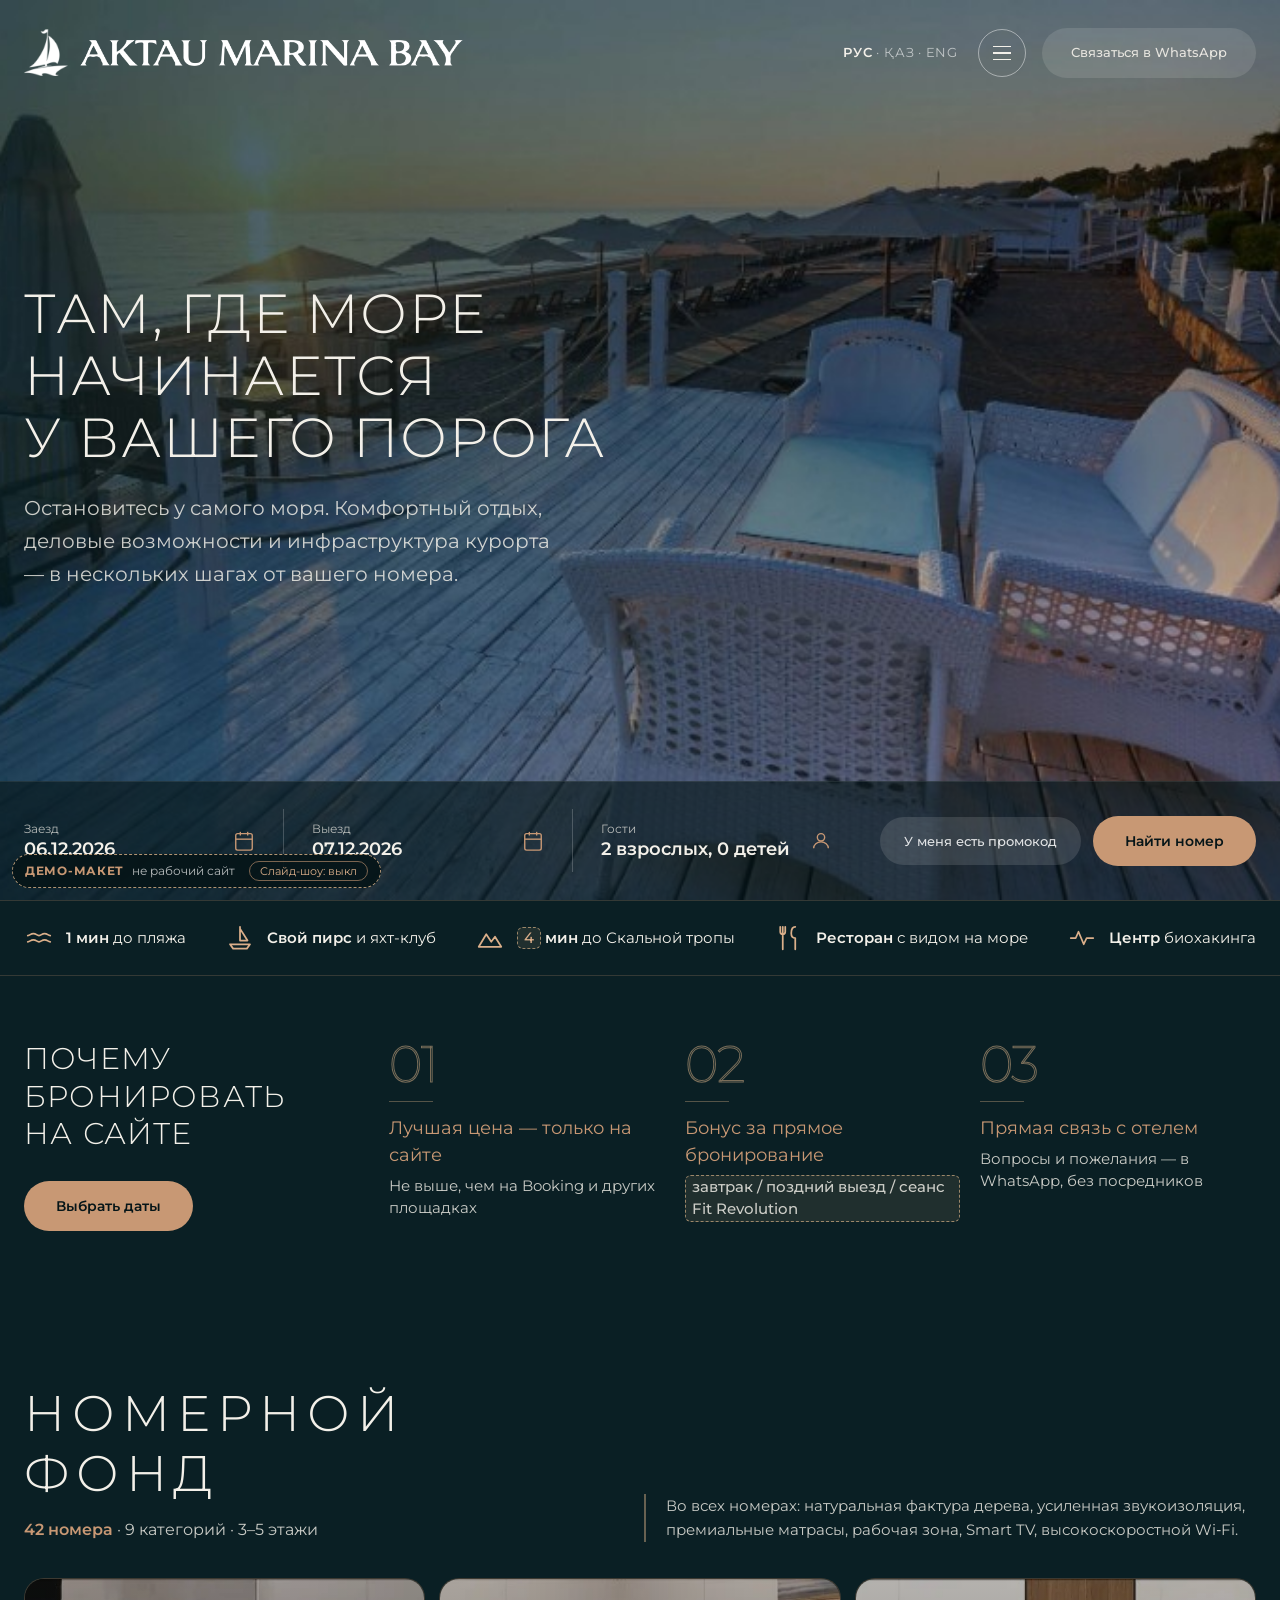
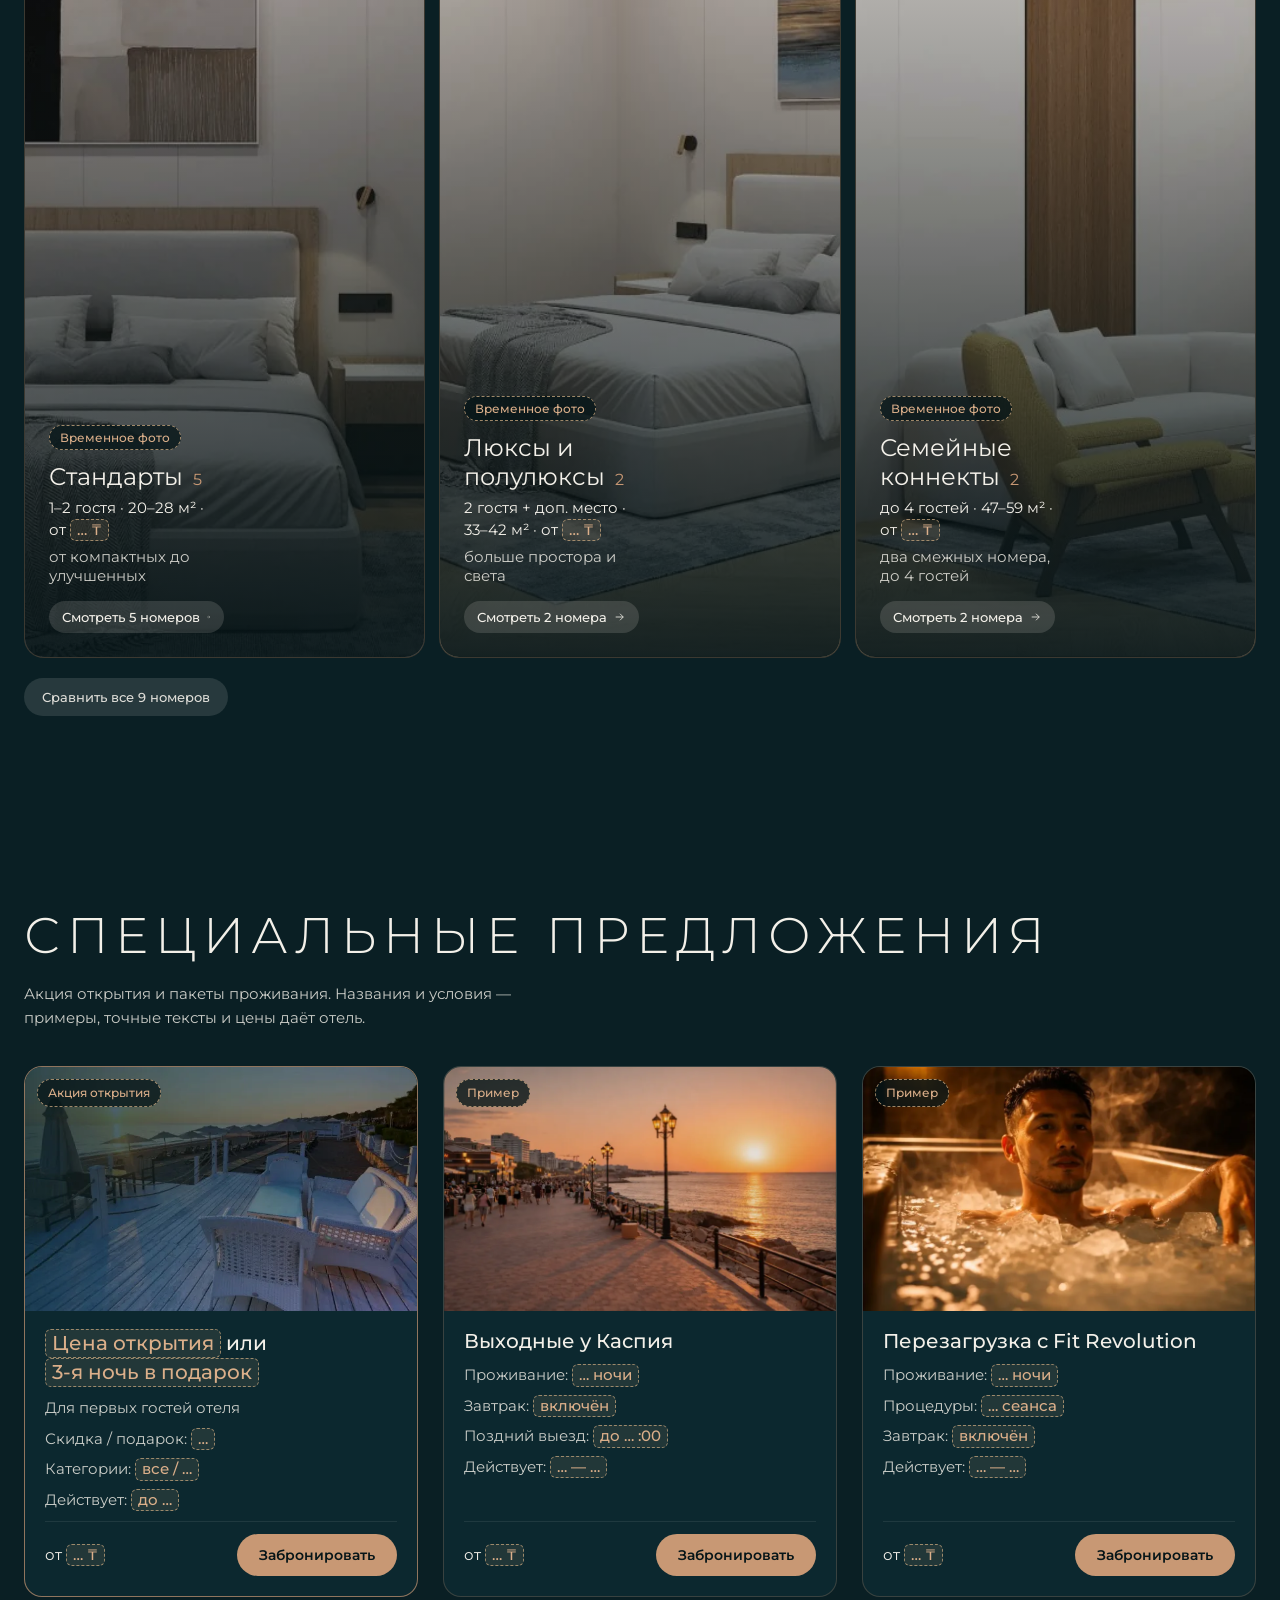
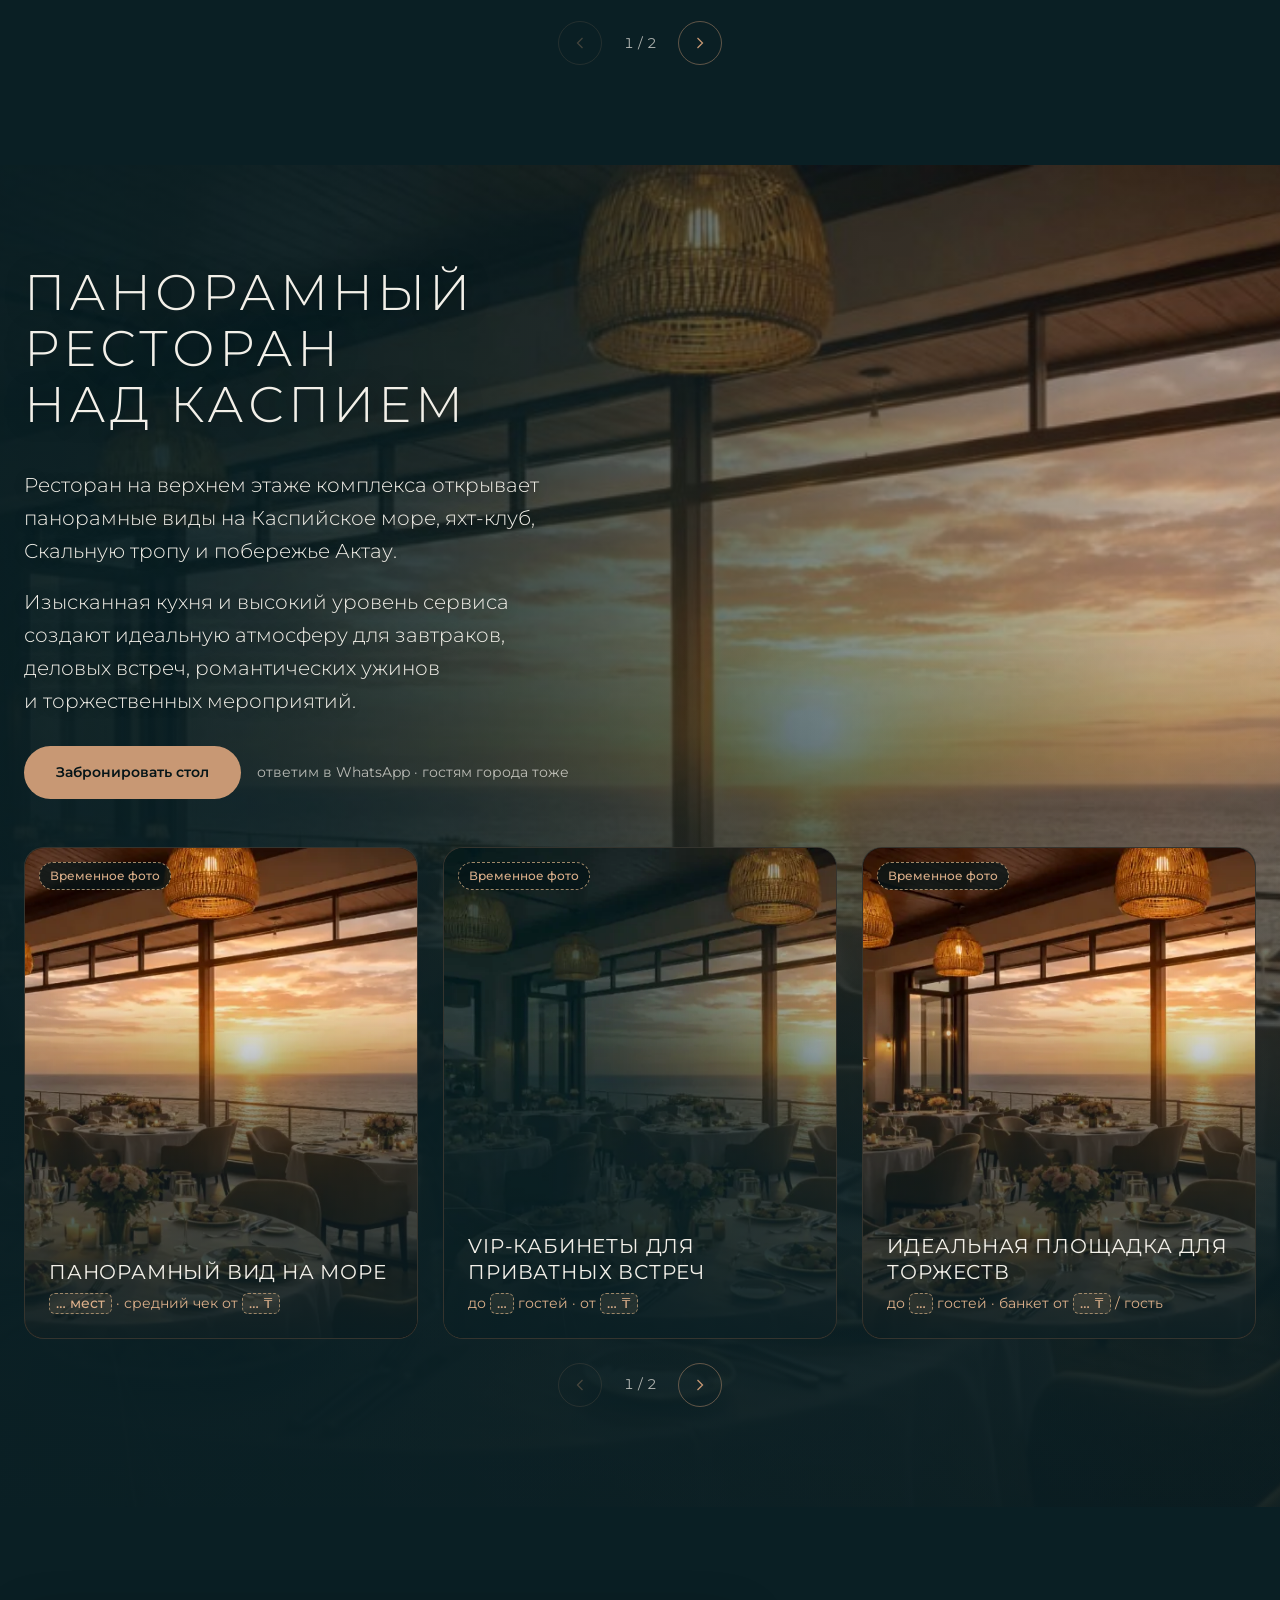
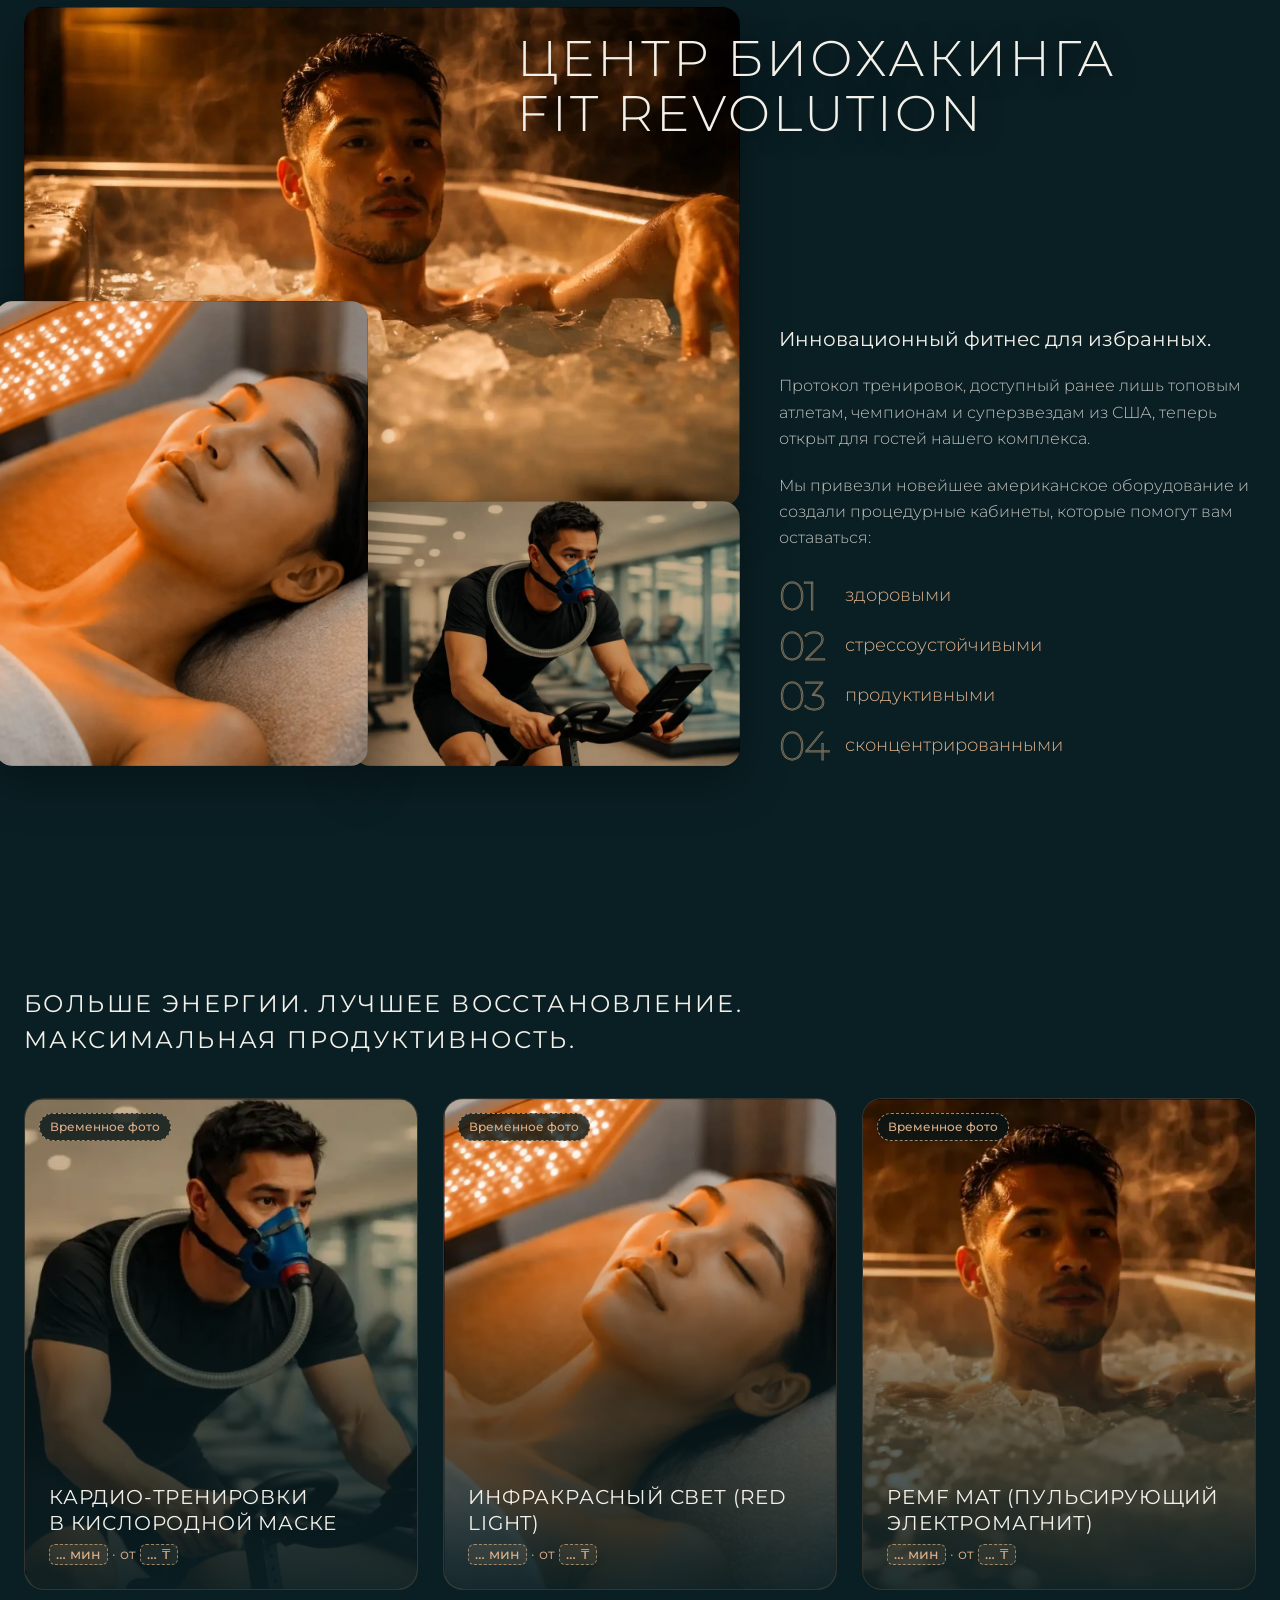
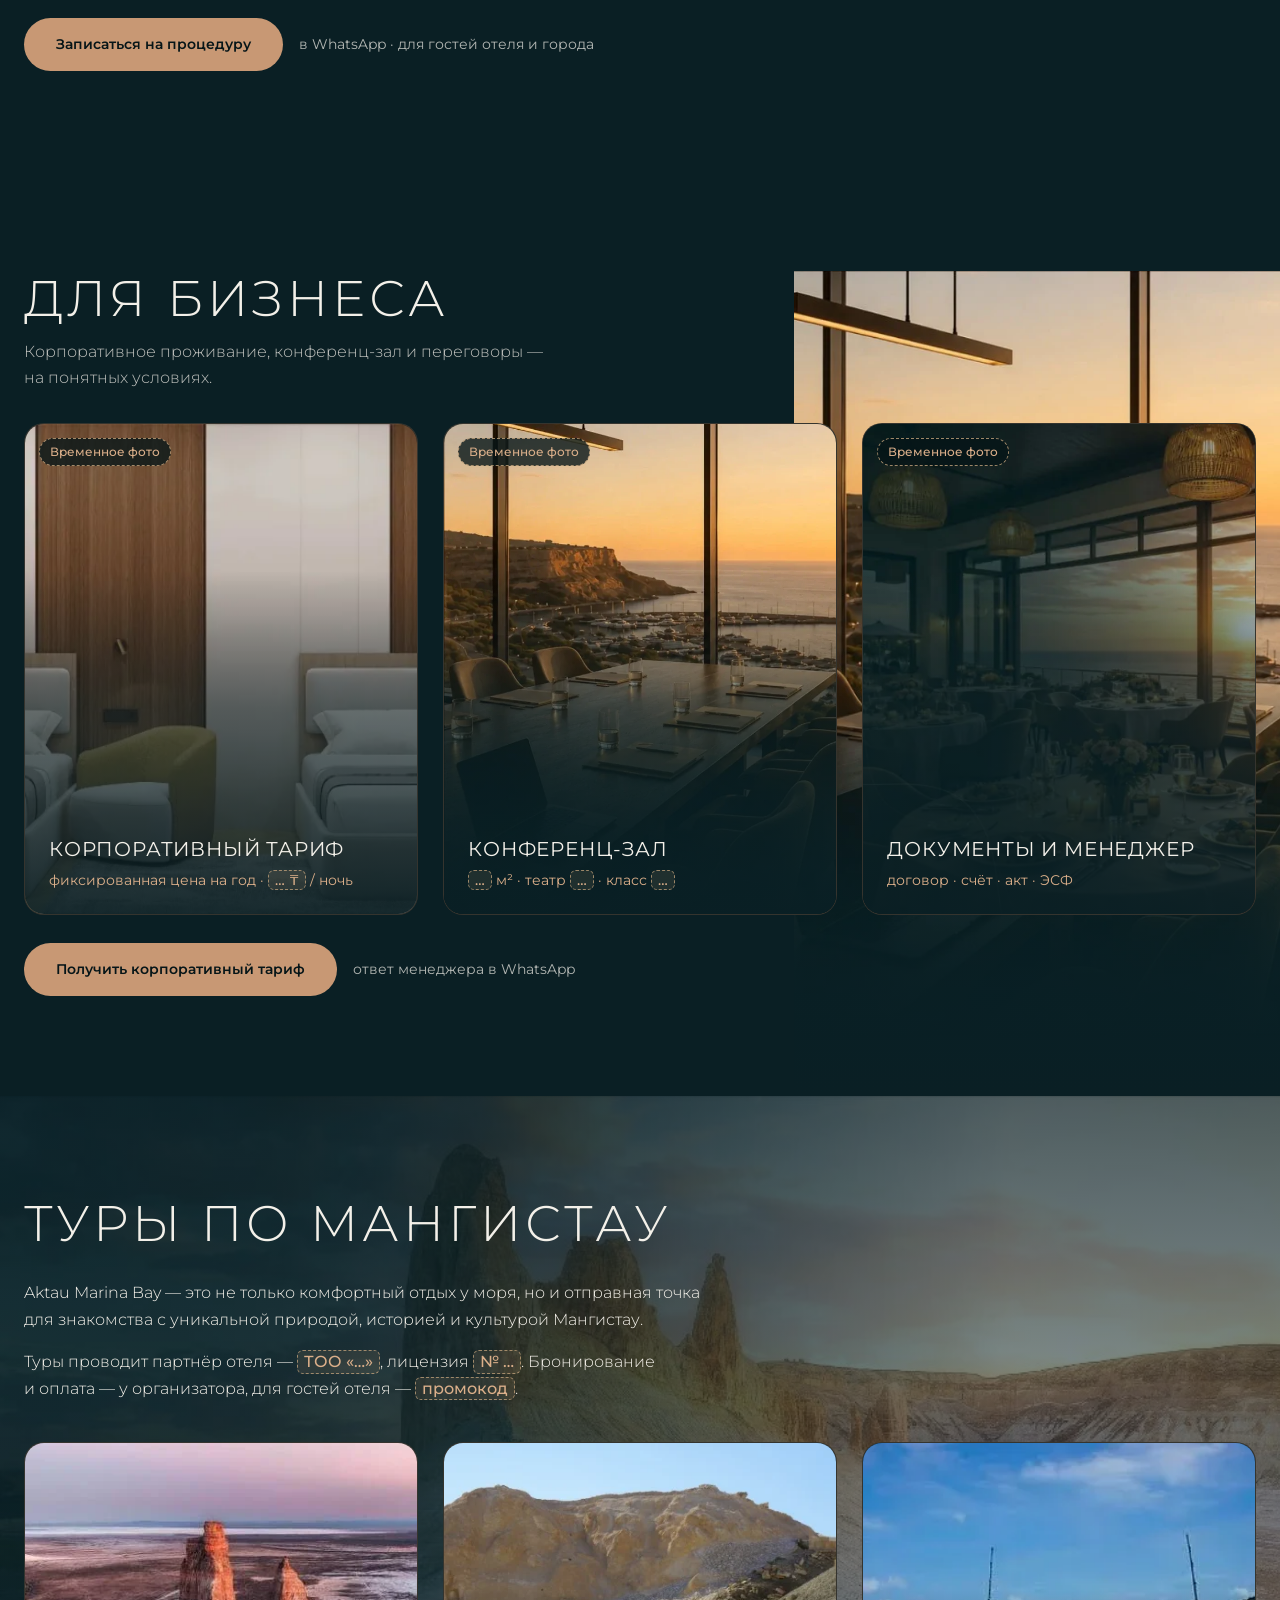
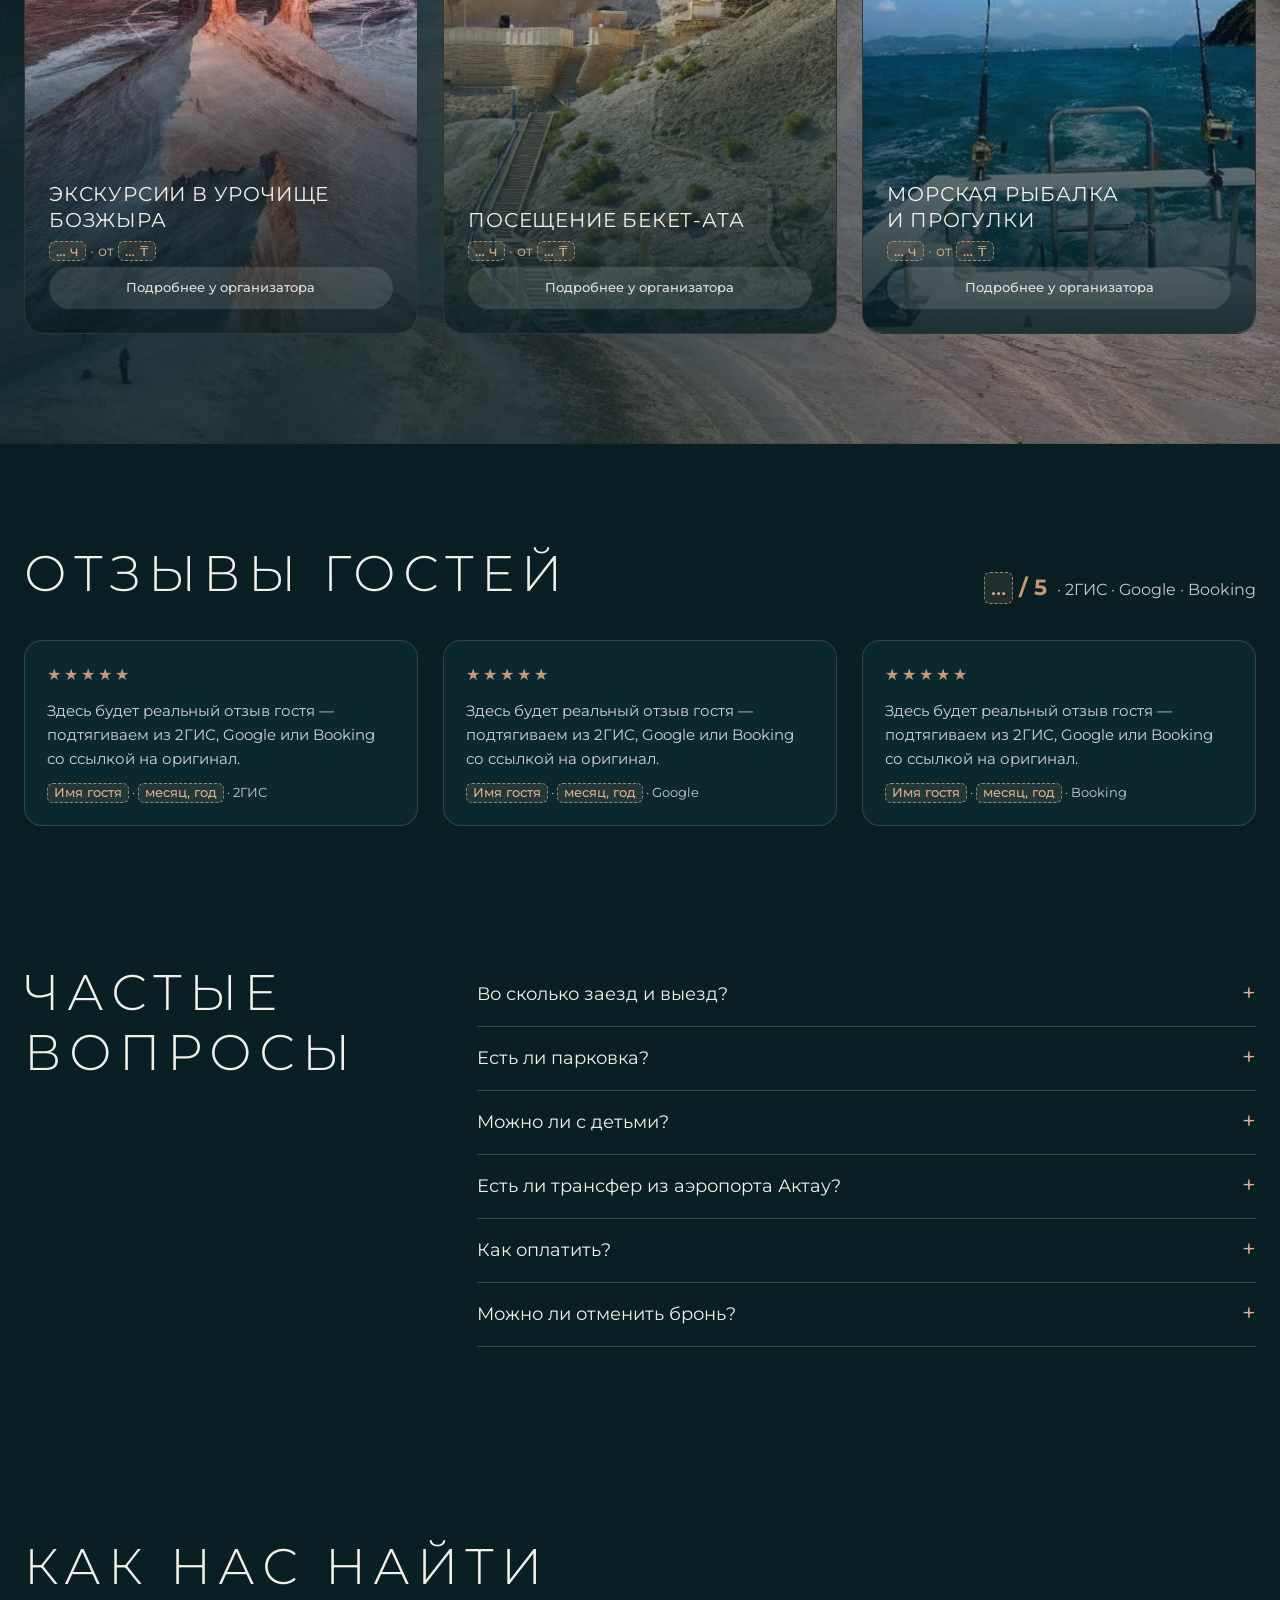
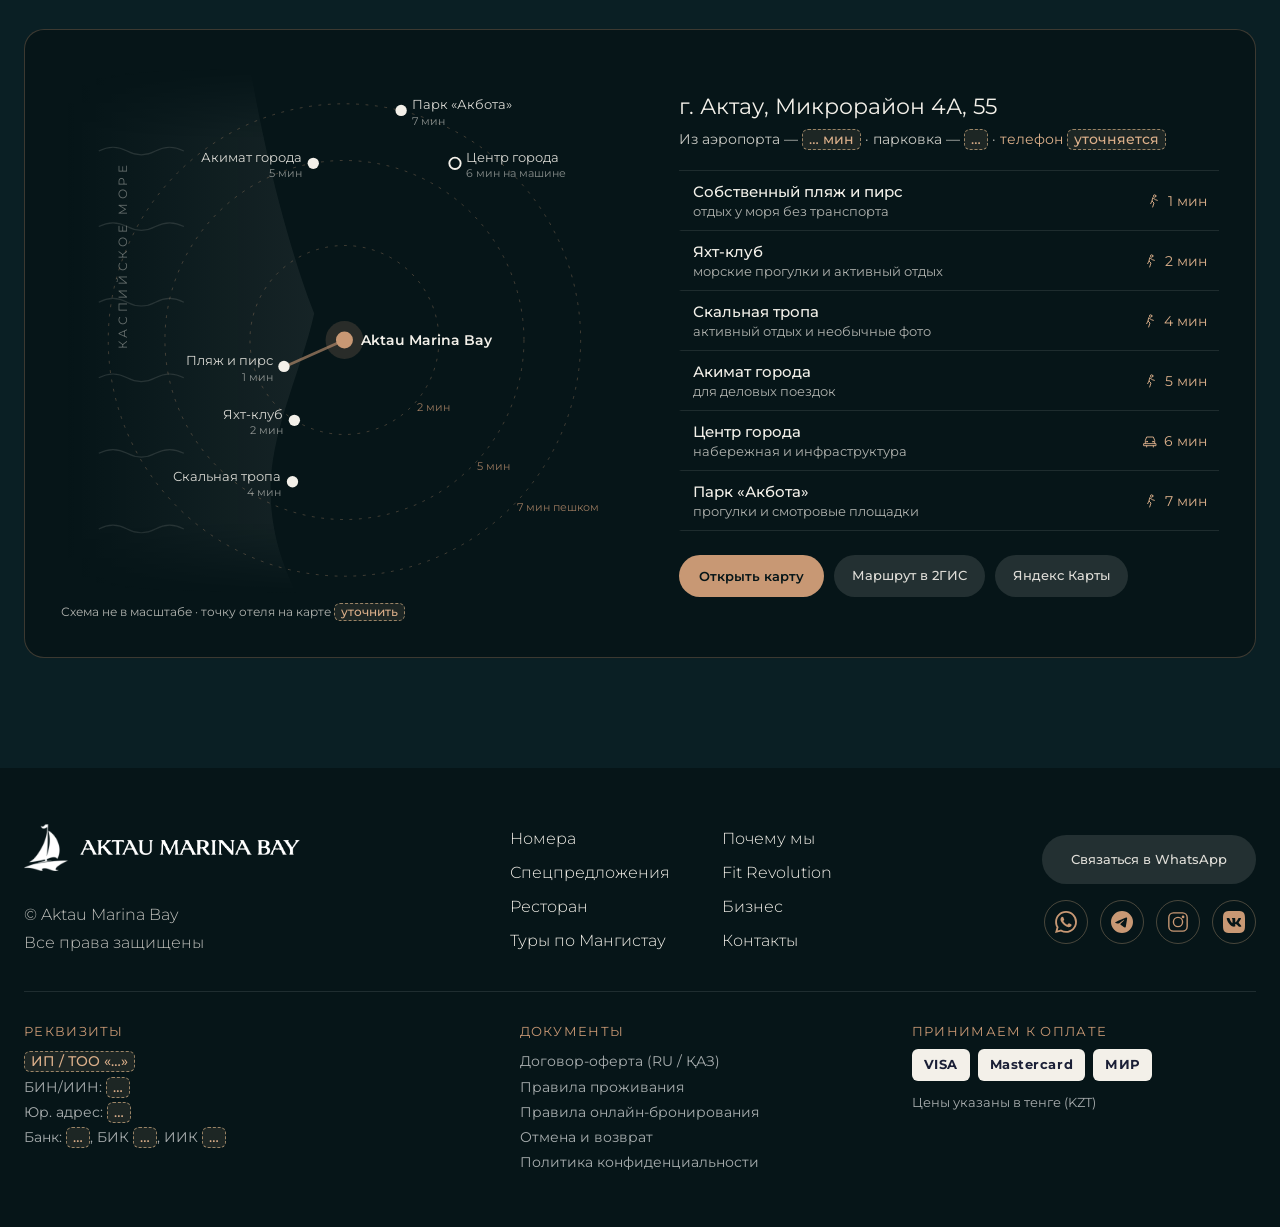
==== v3/index.html @ 13b06b74 "Макет v3: содержимое отделено от оформления, админка для отеля - Содержимое (спецпредложения, номера" ====
<!DOCTYPE html>
<html lang="ru">
<head>
  <meta charset="UTF-8">
  <meta name="viewport" content="width=device-width, initial-scale=1.0">
  <meta name="description" content="Aktau Marina Bay — отель на первой береговой линии Каспийского моря в Актау">
  <!-- Демо-макет: не индексировать поисковиками -->
  <meta name="robots" content="noindex, nofollow">
  <title>Макет · Aktau Marina Bay — отель у моря</title>

  <!-- Превью ссылки в WhatsApp, Telegram и соцсетях. Адреса — опубликованного макета (v2);
       при переносе на домен отеля заменить https://bildnplus-ai.github.io/aktau-marina-bay-maket/v3/ на адрес сайта -->
  <meta property="og:type" content="website">
  <meta property="og:site_name" content="Aktau Marina Bay">
  <meta property="og:title" content="Aktau Marina Bay — отель у моря в Актау">
  <meta property="og:description" content="Отель на первой береговой линии Каспийского моря: номера с видом, панорамный ресторан, Fit Revolution, туры по Мангистау.">
  <meta property="og:url" content="https://bildnplus-ai.github.io/aktau-marina-bay-maket/v3/">
  <meta property="og:image" content="https://bildnplus-ai.github.io/aktau-marina-bay-maket/v3/images/og-image.jpg">
  <meta property="og:image:width" content="1200">
  <meta property="og:image:height" content="630">
  <meta property="og:image:alt" content="Aktau Marina Bay — терраса отеля у моря">
  <meta property="og:locale" content="ru_RU">
  <meta name="twitter:card" content="summary_large_image">
  <meta name="theme-color" content="#0a1f24">

  <!-- Описание отеля для поисковиков (schema.org). Телефон и цены добавить, когда отель их даст -->
  <script type="application/ld+json">
  {
    "@context": "https://schema.org",
    "@type": "Hotel",
    "name": "Aktau Marina Bay",
    "description": "Отель на первой береговой линии Каспийского моря в Актау: номера с видом, панорамный ресторан, центр биохакинга Fit Revolution, туры по Мангистау.",
    "url": "https://bildnplus-ai.github.io/aktau-marina-bay-maket/v3/",
    "image": "https://bildnplus-ai.github.io/aktau-marina-bay-maket/v3/images/og-image.jpg",
    "address": {
      "@type": "PostalAddress",
      "streetAddress": "Микрорайон 4А, 55",
      "addressLocality": "Актау",
      "addressRegion": "Мангистауская область",
      "addressCountry": "KZ"
    },
    "numberOfRooms": 42,
    "currenciesAccepted": "KZT",
    "paymentAccepted": "Visa, Mastercard, МИР",
    "amenityFeature": [
      { "@type": "LocationFeatureSpecification", "name": "Собственный пляж и пирс", "value": true },
      { "@type": "LocationFeatureSpecification", "name": "Ресторан", "value": true },
      { "@type": "LocationFeatureSpecification", "name": "Фитнес-центр", "value": true },
      { "@type": "LocationFeatureSpecification", "name": "Конференц-зал", "value": true }
    ]
  }
  </script>

  <link rel="icon" href="favicon.ico" sizes="any">
  <link rel="icon" href="favicon.png" type="image/png" sizes="32x32">
  <link rel="apple-touch-icon" href="apple-touch-icon.png">

  <link rel="preload" href="fonts/montserrat-300-cyrillic.woff2" as="font" type="font/woff2" crossorigin>
  <link rel="preload" href="fonts/montserrat-400-cyrillic.woff2" as="font" type="font/woff2" crossorigin>
  <link rel="preload" href="fonts/montserrat-600-cyrillic.woff2" as="font" type="font/woff2" crossorigin>
  <link rel="stylesheet" href="css/fonts.css">
  <link rel="stylesheet" href="css/styles.css">
  <link rel="stylesheet" href="css/mockup.css">
  <!-- Без JS анимация появления не запустится — показываем контент сразу -->
  <noscript><style>.reveal { opacity: 1 !important; transform: none !important; } .noscript-note { display: block !important; }</style></noscript>
</head>
<body>
  <p class="noscript-note" hidden>Для просмотра номеров, цен и спецпредложений включите JavaScript в браузере.</p>
  <a class="skip-link" href="#direct">Перейти к содержанию</a>

  <!-- ===== МАКЕТ: пометка «демо» (видна на любом экране) ===== -->
  <div class="demo-badge" role="note">
    <b>Демо-макет</b>
    <span>не рабочий сайт</span>
    <button type="button" class="demo-badge__toggle" id="slides-toggle" aria-pressed="false">Слайд-шоу: выкл</button>
  </div>

  <!-- ===== МАКЕТ: закреплённая шапка (появляется после первого экрана) ===== -->
  <div class="stickybar" id="stickybar" aria-hidden="true">
    <div class="container stickybar__inner">
      <a href="#hero" class="logo stickybar__logo">
        <img src="images/logo.png" alt="" class="logo__icon" width="30" height="32">
        <img src="images/logo2.png" alt="Aktau Marina Bay" class="logo__wordmark" width="150" height="22">
      </a>
      <nav class="stickybar__nav" aria-label="Быстрая навигация">
        <a href="#rooms">Номера</a>
        <a href="#offers">Предложения</a>
        <a href="#restaurant">Ресторан</a>
        <a href="#biohacking">Fit Revolution</a>
        <a href="#business">Для бизнеса</a>
        <a href="#concierge">Туры</a>
        <a href="#location">Контакты</a>
      </nav>
      <div class="stickybar__actions">
        <span class="lang-switch" title="Казахская и английская версии — в работе"><b>РУС</b> · ҚАЗ · ENG</span>
        <a href="#" data-wa class="stickybar__wa" aria-label="WhatsApp">
          <svg width="18" height="18" viewBox="0 0 24 24" fill="currentColor" aria-hidden="true"><path d="M12.05 0C5.5 0 .16 5.34.16 11.89c0 2.1.55 4.14 1.59 5.95L.06 24l6.3-1.65a11.88 11.88 0 005.69 1.45h.01c6.55 0 11.89-5.34 11.89-11.89A11.82 11.82 0 0012.05 0zm0 21.78a9.87 9.87 0 01-5.03-1.38l-.36-.21-3.74.98 1-3.65-.24-.37a9.86 9.86 0 01-1.51-5.26c0-5.45 4.44-9.88 9.89-9.88a9.88 9.88 0 019.88 9.89c0 5.45-4.43 9.88-9.89 9.88z"/></svg>
        </a>
        <a href="#hero" class="btn-primary btn-primary--sm stickybar__book" data-open-dates>Забронировать</a>
        <button class="stickybar__menu" type="button" aria-label="Открыть меню" data-open-menu>
          <span></span><span></span><span></span>
        </button>
      </div>
    </div>
  </div>

  <!-- ===== BLOCK 1: Hero ===== -->
  <section class="hero" id="hero">
    <!-- Вариант со слайд-шоу (п. 2 директора, на рассмотрении): включается кнопкой в плашке «Демо» -->
    <div class="hero-slides" aria-hidden="true">
      <div class="hero-slides__slide is-active" data-caption="Пирс и море" data-target="#perks" style="background-image:url('images/main.png')"></div>
      <div class="hero-slides__slide" data-caption="Номера" data-target="#rooms" style="background-image:url('images/rooms/5.webp')"></div>
      <div class="hero-slides__slide" data-caption="Панорамный ресторан" data-target="#restaurant" style="background-image:url('images/why-2.webp')"></div>
      <div class="hero-slides__slide" data-caption="Для бизнеса" data-target="#business" style="background-image:url('images/biz-bg.webp')"></div>
      <div class="hero-slides__slide" data-caption="Fit Revolution" data-target="#biohacking" style="background-image:url('images/bio-1.webp')"></div>
    </div>
    <a class="hero-slides__caption" href="#perks" id="slides-caption" hidden>Пирс и море →</a>

    <div class="hero__inner">
      <header class="header">
        <div class="container header__container reveal">
          <a href="#hero" class="logo">
            <img src="images/logo.png" alt="" class="logo__icon" width="44" height="44">
            <img src="images/logo2.png" alt="Aktau Marina Bay" class="logo__wordmark" width="180" height="28">
          </a>

          <div class="header__actions">
            <span class="lang-switch lang-switch--hero" title="Казахская и английская версии — в работе"><b>РУС</b> · ҚАЗ · ENG</span>
            <button class="menu-btn" type="button" aria-label="Открыть меню" aria-expanded="false" aria-controls="site-menu">
              <span class="menu-btn__lines">
                <span></span>
                <span></span>
                <span></span>
              </span>
            </button>
            <a href="#" data-wa class="btn-outline">
              Связаться в WhatsApp
            </a>
          </div>
        </div>
      </header>

      <div class="container hero__content">
        <div class="hero__text">
          <h1 class="hero__title reveal">Там, где море начинается у&nbsp;вашего порога</h1>
          <p class="hero__subtitle reveal">
            Остановитесь у самого моря. Комфортный отдых, деловые возможности
            и инфраструктура курорта — в нескольких шагах от вашего номера.
          </p>
        </div>
      </div>

      <!-- Телефон: форма свёрнута в одну кнопку (п. 4 директора) -->
      <div class="container hero__dates">
        <button class="btn-primary hero__dates-btn" type="button" data-open-dates>Выбрать даты</button>
      </div>

      <!-- Booking bar — внутри hero; на телефоне открывается панелью снизу -->
      <div class="booking" id="booking-sheet">
        <span class="sheet-grip" aria-hidden="true"></span>
        <div class="booking__sheet-head">
          <p class="booking__sheet-title">Даты и гости</p>
          <button class="booking__sheet-close" type="button" aria-label="Закрыть" data-close-dates>×</button>
        </div>
        <div class="container booking__container">
          <button class="booking__field reveal" type="button" data-booking-trigger="checkin">
            <div class="booking__field-body">
              <span class="booking__label">Заезд</span>
              <span class="booking__value" id="checkin-display">10.06.2026</span>
            </div>
            <svg class="booking__icon" width="22" height="22" viewBox="0 0 24 24" fill="none" stroke="currentColor" stroke-width="1.5" aria-hidden="true">
              <rect x="3" y="4" width="18" height="18" rx="2"/>
              <line x1="3" y1="10" x2="21" y2="10"/>
              <line x1="8" y1="2" x2="8" y2="6"/>
              <line x1="16" y1="2" x2="16" y2="6"/>
            </svg>
            <input type="date" class="booking__input-hidden" id="checkin-input" value="2026-06-10" tabindex="-1" aria-hidden="true">
          </button>

          <button class="booking__field reveal" type="button" data-booking-trigger="checkout">
            <div class="booking__field-body">
              <span class="booking__label">Выезд</span>
              <span class="booking__value" id="checkout-display">11.06.2026</span>
            </div>
            <svg class="booking__icon" width="22" height="22" viewBox="0 0 24 24" fill="none" stroke="currentColor" stroke-width="1.5" aria-hidden="true">
              <rect x="3" y="4" width="18" height="18" rx="2"/>
              <line x1="3" y1="10" x2="21" y2="10"/>
              <line x1="8" y1="2" x2="8" y2="6"/>
              <line x1="16" y1="2" x2="16" y2="6"/>
            </svg>
            <input type="date" class="booking__input-hidden" id="checkout-input" value="2026-06-11" tabindex="-1" aria-hidden="true">
          </button>

          <button class="booking__field reveal" type="button" data-booking-trigger="guests" aria-expanded="false" aria-controls="guests-dropdown">
            <div class="booking__field-body">
              <span class="booking__label">Гости</span>
              <span class="booking__value" id="guests-display">2 взрослых, 0 детей</span>
            </div>
            <svg class="booking__icon" width="22" height="22" viewBox="0 0 24 24" fill="none" stroke="currentColor" stroke-width="1.5" aria-hidden="true">
              <circle cx="12" cy="8" r="4"/>
              <path d="M4 20c0-4 3.6-7 8-7s8 3 8 7"/>
            </svg>
          </button>

          <div class="booking__actions reveal">
            <button class="booking__promo-btn" type="button" id="promo-toggle">У меня есть промокод</button>
            <button class="btn-primary" type="button" id="booking-search">Найти номер</button>
          </div>
        </div>

        <!-- Dropdown: гости -->
        <div class="booking-dropdown" id="guests-dropdown" hidden>
          <div class="booking-dropdown__row">
            <span>Взрослые</span>
            <div class="booking-dropdown__counter">
              <button type="button" class="counter-btn" data-counter="adults" data-action="minus" aria-label="Меньше взрослых">−</button>
              <span id="adults-count">2</span>
              <button type="button" class="counter-btn" data-counter="adults" data-action="plus" aria-label="Больше взрослых">+</button>
            </div>
          </div>
          <div class="booking-dropdown__row">
            <span>Дети</span>
            <div class="booking-dropdown__counter">
              <button type="button" class="counter-btn" data-counter="children" data-action="minus" aria-label="Меньше детей">−</button>
              <span id="children-count">0</span>
              <button type="button" class="counter-btn" data-counter="children" data-action="plus" aria-label="Больше детей">+</button>
            </div>
          </div>
          <button type="button" class="booking-dropdown__done" id="guests-done">Готово</button>
        </div>

        <!-- Dropdown: промокод -->
        <div class="booking-dropdown booking-dropdown--promo" id="promo-dropdown" hidden>
          <label class="booking-dropdown__promo-label" for="promo-input">Промокод</label>
          <div class="booking-dropdown__promo-row">
            <input type="text" id="promo-input" class="booking-dropdown__promo-input" placeholder="Введите код">
            <button type="button" class="btn-primary btn-primary--sm" id="promo-apply">Применить</button>
          </div>
        </div>
      </div>
    </div>
  </section>

  <!-- ===== МАКЕТ v2: Полоса преимуществ (п. 5 директора) ===== -->
  <section class="perks" id="perks" aria-label="Преимущества отеля">
    <ul class="container perks__list">
      <li class="perk"><svg width="30" height="30" viewBox="0 0 24 24" fill="none" stroke="currentColor" stroke-width="1.4" stroke-linecap="round" stroke-linejoin="round" aria-hidden="true"><path d="M3 10c2 0 2-1.5 4.5-1.5S10 10 12 10s2-1.5 4.5-1.5S19 10 21 10M3 15c2 0 2-1.5 4.5-1.5S10 15 12 15s2-1.5 4.5-1.5S19 15 21 15"/></svg><span><b>1 мин</b> до пляжа</span></li>
      <li class="perk"><svg width="30" height="30" viewBox="0 0 24 24" fill="none" stroke="currentColor" stroke-width="1.4" stroke-linecap="round" stroke-linejoin="round" aria-hidden="true"><path d="M12 3v11M12 4.5l6 9.5h-6M4 17h16l-2.5 3.5h-11z"/></svg><span><b>Свой пирс</b> и яхт-клуб</span></li>
      <li class="perk"><svg width="30" height="30" viewBox="0 0 24 24" fill="none" stroke="currentColor" stroke-width="1.4" stroke-linecap="round" stroke-linejoin="round" aria-hidden="true"><path d="M3 19l6-10 4 6 3-4 5 8z"/></svg><span><b><span class="ph">4</span> мин</b> до Скальной тропы</span></li>
      <li class="perk"><svg width="30" height="30" viewBox="0 0 24 24" fill="none" stroke="currentColor" stroke-width="1.4" stroke-linecap="round" stroke-linejoin="round" aria-hidden="true"><path d="M7 3v7M5 3v4a2 2 0 004 0V3M7 10v11M17 3c-2 0-3.2 2.2-3.2 5.2S15 12 17 12v9"/></svg><span><b>Ресторан</b> с видом на море</span></li>
      <li class="perk"><svg width="30" height="30" viewBox="0 0 24 24" fill="none" stroke="currentColor" stroke-width="1.4" stroke-linecap="round" stroke-linejoin="round" aria-hidden="true"><path d="M3 12h4l2.2-5 4.2 10 2.3-5H21"/></svg><span><b>Центр</b> биохакинга</span></li>
    </ul>
  </section>

  <!-- ===== МАКЕТ v2: Почему бронировать на сайте (п. 1 директора) ===== -->
  <section class="direct" id="direct">
    <div class="container direct__inner">
      <h2 class="direct__title">Почему бронировать на&nbsp;сайте</h2>
      <ul class="direct__list">
        <li><b>Лучшая цена — только на сайте</b><span>Не выше, чем на Booking и других площадках</span></li>
        <li><b>Бонус за прямое бронирование</b><span><span class="ph">завтрак / поздний выезд / сеанс Fit Revolution</span></span></li>
        <li><b>Прямая связь с отелем</b><span>Вопросы и пожелания — в WhatsApp, без посредников</span></li>
      </ul>
      <button class="btn-primary direct__btn" type="button" data-open-dates>Выбрать даты</button>
    </div>
  </section>

  <!-- ===== МАКЕТ v3: Номера — три вкладыша по категориям (раскрываются при наведении / нажатии) ===== -->
  <section class="rooms3" id="rooms">
    <div class="container">
      <header class="rooms3__header">
        <div>
          <h2 class="section-h">Номерной фонд</h2>
          <p class="rooms2__stats"><b>42 номера</b> · 9 категорий · 3–5 этажи</p>
        </div>
        <p class="rooms2__standard">Во всех номерах: натуральная фактура дерева, усиленная звукоизоляция, премиальные матрасы, рабочая зона, Smart TV, высокоскоростной Wi‑Fi.</p>
      </header>
      <div class="room-tabs"><!-- заполняется из content/ (js/content.js) --></div>
      <div class="rooms-compare-bar">
        <button class="btn-glass btn-glass--sm rooms-compare__toggle" type="button" aria-expanded="false" aria-controls="rooms-compare">Сравнить все 9&nbsp;номеров</button>
      </div>
      <div class="rooms-compare" id="rooms-compare" inert>
        <div class="rooms-compare__inner">
          <table class="rooms-compare__table">
            <caption class="visually-hidden">Сравнение категорий номеров</caption>
            <thead><tr><th scope="col">Номер</th><th scope="col">Гости</th><th scope="col">Площадь</th><th scope="col">Особенности</th><th scope="col">Вид</th><th scope="col">Цена за ночь</th><th scope="col"><span class="visually-hidden">Действия</span></th></tr></thead>
            <tbody></tbody>
          </table>
        </div>
      </div>
    </div>
  </section>

  <!-- ===== МАКЕТ · BLOCK 4: Спецпредложения (новый) ===== -->
  <section class="offers" id="offers">
    <div class="container">
      <header class="offers__header">
        <h2 class="section-h">Специальные предложения</h2>
        <p class="offers__lead">Акция открытия и пакеты проживания. Названия и условия — примеры, точные тексты и цены даёт отель.</p>
      </header>
      <div class="offers__grid"><!-- заполняется из content/ (js/content.js) --></div>
    </div>
  </section>

  <!-- ===== BLOCK 7: Ресторан ===== -->
  <section class="restaurant restaurant--cards" id="restaurant">
    <div class="restaurant__bg" aria-hidden="true"></div>
    <div class="restaurant__shade" aria-hidden="true"></div>
    <div class="container restaurant__top">
      <div class="restaurant__main-inner">
          <h2 class="restaurant__heading">Панорамный ресторан<br>над Каспием</h2>
          <p class="restaurant__intro">Ресторан на&nbsp;верхнем этаже комплекса открывает панорамные виды на&nbsp;Каспийское море, яхт-клуб, Скальную тропу и&nbsp;побережье Актау.</p>
          <p class="restaurant__intro">Изысканная кухня и&nbsp;высокий уровень сервиса создают идеальную атмосферу для завтраков, деловых встреч, романтических ужинов и&nbsp;торжественных мероприятий.</p>
          <p class="cta-row"><a class="btn-primary" href="#" data-wa data-wa-text="Здравствуйте! Хочу забронировать стол в ресторане Aktau Marina Bay.">Забронировать стол</a><span class="cta-note">ответим в WhatsApp · гостям города тоже</span></p>
      </div>
    </div>
    <div class="container">
      <div class="icards" id="restaurant-cards"><!-- заполняется из content/ (js/content.js) --></div>
    </div>
  </section>

  <!-- ===== BLOCK 5: Центр биохакинга ===== -->
  <section class="bio" id="biohacking">
    <div class="container bio__body">
      <h2 class="bio__title">ЦЕНТР БИОХАКИНГА<br>FIT REVOLUTION</h2>

      <div class="bio__grid">
        <div class="bio__visual">
          <div class="bio__gallery">
            <img class="bio__photo bio__photo--1" src="images/bio-1.webp" alt="Криотерапия в Fit Revolution" width="1024" height="713" loading="lazy" decoding="async">
            <img class="bio__photo bio__photo--2" src="images/bio-2.webp" alt="Red Light терапия" width="820" height="1024" loading="lazy" decoding="async">
            <img class="bio__photo bio__photo--3" src="images/bio-3.webp" alt="Кардио-тренировки в кислородной маске" width="1024" height="700" loading="lazy" decoding="async">
          </div>
        </div>

        <div class="bio__content">
          <h3 class="bio__heading">Инновационный фитнес для избранных.</h3>
          <p class="bio__lead">Протокол тренировок, доступный ранее лишь топовым атлетам, чемпионам и суперзвездам из США, теперь открыт для гостей нашего комплекса.</p>
          <p class="bio__text">Мы привезли новейшее американское оборудование и создали процедурные кабинеты, которые помогут вам оставаться:</p>
          <ul class="bio__list">
            <li>здоровыми</li>
            <li>стрессоустойчивыми</li>
            <li>продуктивными</li>
            <li>сконцентрированными</li>
          </ul>
        </div>
      </div>
    </div>
  </section>

  <!-- ===== BLOCK 6: Услуги Fit Revolution ===== -->
  <section class="services" id="services">
    <div class="container">
      <header class="services__header">
        <h2 class="services__heading reveal">Больше энергии. Лучшее восстановление.<br>Максимальная продуктивность.</h2>
      </header>

      <div class="services__carousel" id="services-carousel">
        <button class="services__arrow services__arrow--prev" type="button" aria-label="Предыдущая услуга">
          <svg width="20" height="20" viewBox="0 0 24 24" fill="none" stroke="currentColor" stroke-width="1.5" aria-hidden="true"><path d="M15 6l-6 6 6 6"/></svg>
        </button>

        <div class="services__viewport">
          <div class="services__track" id="services-track"><!-- заполняется из content/ (js/content.js) --></div>
        </div>

        <button class="services__arrow services__arrow--next" type="button" aria-label="Следующая услуга">
          <svg width="20" height="20" viewBox="0 0 24 24" fill="none" stroke="currentColor" stroke-width="1.5" aria-hidden="true"><path d="M9 6l6 6-6 6"/></svg>
        </button>
      </div>
      <p class="cta-row cta-row--center"><a class="btn-primary" href="#" data-wa data-wa-text="Здравствуйте! Хочу записаться на процедуру в Fit Revolution.">Записаться на процедуру</a><span class="cta-note">в WhatsApp · для гостей отеля и города</span></p>
    </div>
  </section>

  <!-- ===== МАКЕТ v2: Для бизнеса (п. 8–9 директора) ===== -->
  <section class="business business2" id="business">
    <div class="business__bg" aria-hidden="true"></div>

    <div class="container business__inner">
      <h2 class="business__heading">Для бизнеса</h2>
      <p class="business__intro">Корпоративное проживание, конференц-зал и&nbsp;переговоры — на понятных условиях.</p>

      <div class="icards" id="business-cards"><!-- заполняется из content/ (js/content.js) --></div>

      <p class="cta-row"><a class="btn-primary" href="#" data-wa data-wa-text="Здравствуйте! Хотим получить корпоративный тариф Aktau Marina Bay. Компания: ">Получить корпоративный тариф</a><span class="cta-note">ответ менеджера в WhatsApp</span></p>
    </div>
  </section>

  <!-- ===== BLOCK 9: Откройте Мангистау ===== -->
  <section class="discover" id="concierge">
    <div class="discover__bg" aria-hidden="true"></div>
    <div class="discover__shade" aria-hidden="true"></div>

    <div class="container discover__inner">
      <h2 class="discover__heading">Туры по Мангистау</h2>
      <p class="discover__intro">Aktau Marina Bay&nbsp;&mdash; это не&nbsp;только комфортный отдых у&nbsp;моря, но&nbsp;и&nbsp;отправная точка для знакомства с&nbsp;уникальной природой, историей и&nbsp;культурой Мангистау.</p>
      <p class="discover__intro">Туры проводит партнёр отеля&nbsp;— <span class="ph">ТОО «…»</span>, лицензия <span class="ph">№ …</span>. Бронирование и&nbsp;оплата&nbsp;— у&nbsp;организатора, для гостей отеля&nbsp;— <span class="ph">промокод</span>.</p>
    </div>

    <div class="discover__carousel" id="discover-carousel">
      <button class="discover__arrow discover__arrow--prev" type="button" aria-label="Предыдущая карточка">
        <svg width="20" height="20" viewBox="0 0 24 24" fill="none" stroke="currentColor" stroke-width="1.5" aria-hidden="true"><path d="M15 6l-6 6 6 6"/></svg>
      </button>

      <div class="container discover__carousel-inner">
        <div class="discover__viewport">
          <div class="discover__track" id="discover-track"><!-- заполняется из content/ (js/content.js) --></div>
        </div>
      </div>

      <button class="discover__arrow discover__arrow--next" type="button" aria-label="Следующая карточка">
        <svg width="20" height="20" viewBox="0 0 24 24" fill="none" stroke="currentColor" stroke-width="1.5" aria-hidden="true"><path d="M9 6l6 6-6 6"/></svg>
      </button>
    </div>
  </section>

  <!-- ===== МАКЕТ: Отзывы (новый блок) ===== -->
  <section class="reviews" id="reviews">
    <div class="container">
      <header class="reviews__header">
        <h2 class="section-h">Отзывы гостей</h2>
        <p class="reviews__rating"><!-- заполняется из content/ (js/content.js) --></p>
      </header>
      <div class="reviews__grid"><!-- заполняется из content/ (js/content.js) --></div>
    </div>
  </section>

  <!-- ===== МАКЕТ v2: FAQ (п. 10 директора) ===== -->
  <section class="faq" id="faq">
    <div class="container faq__inner">
      <h2 class="section-h">Частые вопросы</h2>
      <div class="faq__list"><!-- заполняется из content/ (js/content.js) --></div>
    </div>
  </section>

  <!-- ===== МАКЕТ v4: Как нас найти — схема района, по кнопке раскрывается карта ===== -->
  <section class="location location2" id="location">
    <div class="container">
      <h2 class="section-h location__h">Как нас найти</h2>
      <div class="findus" data-hotel-lon="51.1738" data-hotel-lat="43.6312">
        <div class="findus__top">
          <figure class="findus__scheme">
            <svg class="findus__svg" viewBox="0 0 600 560" role="img" aria-label="Схема: отель у моря, рядом пляж, яхт-клуб, скальная тропа, акимат, центр и парк «Акбота»"><defs><linearGradient id="sch-sea-fill" x1="0" y1="0" x2="1" y2="0"><stop offset="0" stop-color="rgb(243,240,233)" stop-opacity="0"/><stop offset="1" stop-color="rgb(243,240,233)" stop-opacity=".07"/></linearGradient><linearGradient id="sch-fade" x1="0" y1="0" x2="0" y2="1"><stop offset="0" stop-color="#fff" stop-opacity="0"/><stop offset=".14" stop-color="#fff"/><stop offset=".86" stop-color="#fff"/><stop offset="1" stop-color="#fff" stop-opacity="0"/></linearGradient><mask id="sch-mask"><rect width="600" height="560" fill="url(#sch-fade)"/></mask></defs><g mask="url(#sch-mask)"><path class="sch-sea" fill="url(#sch-sea-fill)" d="M0,0 H200 C215,90 240,190 268,262 C255,320 225,380 222,440 C220,490 235,530 250,560 H0 Z"/><path class="sch-wave" d="M40,90 q15,-8 30,0 t30,0 t30,0"/><path class="sch-wave" d="M40,170 q15,-8 30,0 t30,0 t30,0"/><path class="sch-wave" d="M40,250 q15,-8 30,0 t30,0 t30,0"/><path class="sch-wave" d="M40,330 q15,-8 30,0 t30,0 t30,0"/><path class="sch-wave" d="M40,410 q15,-8 30,0 t30,0 t30,0"/><path class="sch-wave" d="M40,490 q15,-8 30,0 t30,0 t30,0"/></g><text class="sch-sea-label" x="70" y="300" transform="rotate(-90 70 300)">Каспийское море</text><circle class="sch-ring" cx="300" cy="290" r="100"/><text class="sch-ring-label" x="377" y="365">2 мин</text><circle class="sch-ring" cx="300" cy="290" r="190"/><text class="sch-ring-label" x="440" y="428">5 мин</text><circle class="sch-ring" cx="300" cy="290" r="250"/><text class="sch-ring-label" x="483" y="471">7 мин пешком</text><line class="sch-pier" x1="300" y1="290" x2="242" y2="316"/><g class="sch-point sch-point--walk" data-place="beach"><circle class="sch-dot" cx="236" cy="318" r="6"/><text class="sch-label" x="224" y="317" text-anchor="end">Пляж и пирс</text><text class="sch-time" x="224" y="333" text-anchor="end">1 мин</text></g><g class="sch-point sch-point--walk" data-place="yacht"><circle class="sch-dot" cx="247" cy="375" r="6"/><text class="sch-label" x="235" y="374" text-anchor="end">Яхт-клуб</text><text class="sch-time" x="235" y="390" text-anchor="end">2 мин</text></g><g class="sch-point sch-point--walk" data-place="trail"><circle class="sch-dot" cx="245" cy="440" r="6"/><text class="sch-label" x="233" y="439" text-anchor="end">Скальная тропа</text><text class="sch-time" x="233" y="455" text-anchor="end">4 мин</text></g><g class="sch-point sch-point--walk" data-place="akimat"><circle class="sch-dot" cx="267" cy="103" r="6"/><text class="sch-label" x="255" y="102" text-anchor="end">Акимат города</text><text class="sch-time" x="255" y="118" text-anchor="end">5 мин</text></g><g class="sch-point sch-point--car" data-place="center"><circle class="sch-dot" cx="417" cy="103" r="6"/><text class="sch-label" x="429" y="102" text-anchor="start">Центр города</text><text class="sch-time" x="429" y="118" text-anchor="start">6 мин на машине</text></g><g class="sch-point sch-point--walk" data-place="akbota"><circle class="sch-dot" cx="360" cy="47" r="6"/><text class="sch-label" x="372" y="46" text-anchor="start">Парк «Акбота»</text><text class="sch-time" x="372" y="62" text-anchor="start">7 мин</text></g><circle class="sch-hotel-halo" cx="300" cy="290" r="20"/><circle class="sch-hotel" cx="300" cy="290" r="9"/><text class="sch-hotel-label" x="318" y="295">Aktau Marina Bay</text></svg>
            <figcaption>Схема не в масштабе · точку отеля на карте <span class="ph">уточнить</span></figcaption>
          </figure>
          <div class="findus__info">
            <p class="findus__addr" data-content="address"></p>
            <p class="findus__note">Из аэропорта&nbsp;— <span data-content="airport"></span> · парковка&nbsp;— <span data-content="parking"></span> · <a href="#" data-tel>телефон <span class="ph">уточняется</span></a></p>
            <ul class="findus__list">
            <li><button class="findus__place" type="button" data-place="beach" data-lon="51.1743" data-lat="43.6305" aria-pressed="false">
              <span class="findus__place-main"><span class="findus__place-title">Собственный пляж и&nbsp;пирс</span><span class="findus__place-text">отдых у&nbsp;моря без транспорта</span></span>
              <span class="findus__place-time"><svg width="16" height="16" viewBox="0 0 24 24" fill="none" stroke="currentColor" stroke-width="1.4" stroke-linecap="round" aria-hidden="true"><circle cx="13" cy="4.5" r="1.8"/><path d="M10 21l2-6-3-3 1-5 4 3 3 1M9 12l-2 4"/></svg>1&nbsp;мин</span>
            </button></li>
            <li><button class="findus__place" type="button" data-place="yacht" data-lon="51.172663" data-lat="43.630253" aria-pressed="false">
              <span class="findus__place-main"><span class="findus__place-title">Яхт-клуб</span><span class="findus__place-text">морские прогулки и&nbsp;активный отдых</span></span>
              <span class="findus__place-time"><svg width="16" height="16" viewBox="0 0 24 24" fill="none" stroke="currentColor" stroke-width="1.4" stroke-linecap="round" aria-hidden="true"><circle cx="13" cy="4.5" r="1.8"/><path d="M10 21l2-6-3-3 1-5 4 3 3 1M9 12l-2 4"/></svg>2&nbsp;мин</span>
            </button></li>
            <li><button class="findus__place" type="button" data-place="trail" data-lon="51.168" data-lat="43.6265" aria-pressed="false">
              <span class="findus__place-main"><span class="findus__place-title">Скальная тропа</span><span class="findus__place-text">активный отдых и&nbsp;необычные фото</span></span>
              <span class="findus__place-time"><svg width="16" height="16" viewBox="0 0 24 24" fill="none" stroke="currentColor" stroke-width="1.4" stroke-linecap="round" aria-hidden="true"><circle cx="13" cy="4.5" r="1.8"/><path d="M10 21l2-6-3-3 1-5 4 3 3 1M9 12l-2 4"/></svg>4&nbsp;мин</span>
            </button></li>
            <li><button class="findus__place" type="button" data-place="akimat" data-lon="51.1685" data-lat="43.656" aria-pressed="false">
              <span class="findus__place-main"><span class="findus__place-title">Акимат города</span><span class="findus__place-text">для деловых поездок</span></span>
              <span class="findus__place-time"><svg width="16" height="16" viewBox="0 0 24 24" fill="none" stroke="currentColor" stroke-width="1.4" stroke-linecap="round" aria-hidden="true"><circle cx="13" cy="4.5" r="1.8"/><path d="M10 21l2-6-3-3 1-5 4 3 3 1M9 12l-2 4"/></svg>5&nbsp;мин</span>
            </button></li>
            <li><button class="findus__place" type="button" data-place="center" data-lon="51.1722" data-lat="43.6481" aria-pressed="false">
              <span class="findus__place-main"><span class="findus__place-title">Центр города</span><span class="findus__place-text">набережная и&nbsp;инфраструктура</span></span>
              <span class="findus__place-time"><svg width="16" height="16" viewBox="0 0 24 24" fill="none" stroke="currentColor" stroke-width="1.4" stroke-linecap="round" stroke-linejoin="round" aria-hidden="true"><path d="M5 16V11l2-5h10l2 5v5M3 16h18v3H3zM7 19v2M17 19v2"/><circle cx="7.5" cy="13" r=".8"/><circle cx="16.5" cy="13" r=".8"/></svg>6&nbsp;мин</span>
            </button></li>
            <li><button class="findus__place" type="button" data-place="akbota" data-lon="51.1758" data-lat="43.6442" aria-pressed="false">
              <span class="findus__place-main"><span class="findus__place-title">Парк «Акбота»</span><span class="findus__place-text">прогулки и&nbsp;смотровые площадки</span></span>
              <span class="findus__place-time"><svg width="16" height="16" viewBox="0 0 24 24" fill="none" stroke="currentColor" stroke-width="1.4" stroke-linecap="round" aria-hidden="true"><circle cx="13" cy="4.5" r="1.8"/><path d="M10 21l2-6-3-3 1-5 4 3 3 1M9 12l-2 4"/></svg>7&nbsp;мин</span>
            </button></li>
            </ul>
            <div class="findus__actions">
              <button class="btn-primary btn-primary--sm findus__toggle" type="button" aria-expanded="false" aria-controls="findus-map">Открыть карту</button>
              <a class="btn-glass btn-glass--sm" href="https://2gis.kz/aktau/search/Aktau%20Marina%20Bay" target="_blank" rel="noopener">Маршрут в 2ГИС</a>
              <a class="btn-glass btn-glass--sm" href="https://yandex.kz/maps/?text=Aktau%20Marina%20Bay" target="_blank" rel="noopener">Яндекс Карты</a>
            </div>
          </div>
        </div>
        <div class="findus__map" id="findus-map" inert>
          <div class="findus__map-inner">
            <iframe class="findus__frame" title="Карта: Aktau Marina Bay и места рядом" referrerpolicy="no-referrer-when-downgrade" allowfullscreen></iframe>
          </div>
        </div>
      </div>
    </div>
  </section>

  <!-- ===== Footer ===== -->
  <footer class="site-footer">
    <div class="container site-footer__inner">
      <a href="#hero" class="logo site-footer__logo">
        <img src="images/logo.png" alt="" class="logo__icon" width="44" height="44">
        <img src="images/logo2.png" alt="Aktau Marina Bay" class="logo__wordmark" width="180" height="28">
      </a>

      <nav class="site-footer__nav" aria-label="Навигация в подвале">
        <ul class="site-footer__nav-list">
          <li><a href="#rooms">Номера</a></li>
          <li><a href="#direct">Почему мы</a></li>
          <li><a href="#offers">Спецпредложения</a></li>
          <li><a href="#biohacking">Fit Revolution</a></li>
          <li><a href="#restaurant">Ресторан</a></li>
          <li><a href="#business">Бизнес</a></li>
          <li><a href="#concierge">Туры по Мангистау</a></li>
          <li><a href="#location">Контакты</a></li>
        </ul>
      </nav>

      <div class="site-footer__contact">
        <a href="#" data-wa class="btn-outline site-footer__whatsapp">
          Связаться в WhatsApp
        </a>
        <div class="site-footer__socials">
          <a href="#" data-wa class="site-footer__social" aria-label="WhatsApp">
            <svg width="22" height="22" viewBox="0 0 24 24" fill="currentColor" aria-hidden="true"><path d="M17.472 14.382c-.297-.149-1.758-.867-2.03-.967-.273-.099-.471-.148-.67.15-.197.297-.767.966-.94 1.164-.173.199-.347.223-.644.075-.297-.15-1.255-.463-2.39-1.475-.883-.788-1.48-1.761-1.653-2.059-.173-.297-.018-.458.13-.606.134-.133.298-.347.446-.52.149-.174.198-.298.298-.497.099-.198.05-.371-.025-.52-.075-.149-.669-1.612-.916-2.207-.242-.579-.487-.5-.669-.51-.173-.008-.371-.01-.57-.01-.198 0-.52.074-.792.372-.272.297-1.04 1.016-1.04 2.479 0 1.462 1.065 2.875 1.213 3.074.149.198 2.096 3.2 5.077 4.487.709.306 1.262.489 1.694.625.712.227 1.36.195 1.871.118.571-.085 1.758-.719 2.006-1.413.248-.694.248-1.289.173-1.413-.074-.124-.272-.198-.57-.347m-5.421 7.403h-.004a9.87 9.87 0 01-5.031-1.378l-.361-.214-3.741.982.998-3.648-.235-.374a9.86 9.86 0 01-1.51-5.26c.001-5.45 4.436-9.884 9.888-9.884 2.64 0 5.122 1.03 6.988 2.898a9.825 9.825 0 012.893 6.994c-.003 5.45-4.435 9.884-9.885 9.884m8.413-18.297A11.815 11.815 0 0012.05 0C5.495 0 .16 5.335.157 11.892c0 2.096.547 4.142 1.588 5.945L.057 24l6.305-1.654a11.882 11.882 0 005.683 1.448h.005c6.554 0 11.89-5.335 11.893-11.893a11.821 11.821 0 00-3.48-8.413z"/></svg>
          </a>
          <a href="#" data-social="telegram" hidden class="site-footer__social" target="_blank" rel="noopener" aria-label="Telegram">
            <svg width="22" height="22" viewBox="0 0 24 24" fill="currentColor" aria-hidden="true"><path d="M11.944 0A12 12 0 0 0 0 12a12 12 0 0 0 12 12 12 12 0 0 0 12-12A12 12 0 0 0 12 0a12 12 0 0 0-.056 0zm4.962 7.224c.1-.002.321.023.465.14a.506.506 0 0 1 .171.325c.016.093.036.306.02.472-.18 1.898-.962 6.502-1.36 8.627-.168.9-.499 1.201-.82 1.23-.696.065-1.225-.46-1.9-.902-1.056-.693-1.653-1.124-2.678-1.8-1.185-.78-.417-1.21.258-1.91.177-.184 3.247-2.977 3.307-3.23.007-.032.014-.15-.056-.212s-.174-.041-.249-.024c-.106.024-1.793 1.14-5.061 3.345-.48.33-.913.49-1.302.48-.428-.008-1.252-.241-1.865-.44-.752-.245-1.349-.374-1.297-.789.027-.216.325-.437.893-.663 3.498-1.524 5.83-2.529 6.998-3.014 3.332-1.386 4.025-1.627 4.476-1.635z"/></svg>
          </a>
          <a href="#" data-social="instagram" hidden class="site-footer__social" target="_blank" rel="noopener" aria-label="Instagram">
            <svg width="22" height="22" viewBox="0 0 24 24" fill="none" stroke="currentColor" stroke-width="1.5" aria-hidden="true"><rect x="2" y="2" width="20" height="20" rx="5"/><circle cx="12" cy="12" r="5"/><circle cx="17.5" cy="6.5" r="1.5" fill="currentColor" stroke="none"/></svg>
          </a>
          <a href="#" data-social="vk" hidden class="site-footer__social" target="_blank" rel="noopener" aria-label="VK">
            <svg width="22" height="22" viewBox="0 0 24 24" fill="currentColor" aria-hidden="true"><path d="M15.684 0H8.316C1.592 0 0 1.592 0 8.316v7.368C0 22.408 1.592 24 8.316 24h7.368C22.408 24 24 22.408 24 15.684V8.316C24 1.592 22.391 0 15.684 0zm3.692 17.123h-1.744c-.66 0-.862-.525-2.049-1.727-1.033-1-1.49-1.135-1.744-1.135-.356 0-.458.102-.458.593v1.575c0 .424-.135.678-1.253.678-1.846 0-3.896-1.118-5.335-3.202C4.624 10.857 4.03 8.57 4.03 8.096c0-.254.102-.491.593-.491h1.744c.44 0 .61.203.78.677.863 2.512 2.303 4.717 2.896 4.717.22 0 .322-.102.322-.66V9.721c-.068-1.186-.695-1.287-.695-1.71 0-.203.17-.407.44-.407h2.744c.373 0 .508.203.508.643v3.473c0 .372.17.508.271.508.22 0 .407-.136.813-.542 1.254-1.406 2.151-3.574 2.151-3.574.119-.254.322-.491.763-.491h1.744c.525 0 .644.27.525.643-.22 1.017-2.354 4.031-2.354 4.031-.186.305-.254.44 0 .78.186.254.796.779 1.203 1.253.745.847 1.32 1.558 1.473 2.049.17.49-.085.744-.576.744z"/></svg>
          </a>
        </div>
      </div>

      <div class="site-footer__legal">
        <p>©&nbsp;Aktau Marina Bay</p>
        <p>Все права защищены</p>
      </div>
    </div>

    <div class="container footer-req">
      <div class="footer-req__col">
        <p class="footer-req__h">Реквизиты</p>
        <div class="footer-req__list" data-content="requisites"></div>
      </div>
      <div class="footer-req__col">
        <p class="footer-req__h">Документы</p>
        <div class="footer-req__list" data-content="documents"></div>
      </div>
      <div class="footer-req__col">
        <p class="footer-req__h">Принимаем к оплате</p>
        <div class="pay-chips"><span>VISA</span><span>Mastercard</span><span>МИР</span></div>
        <p class="footer-req__note">Цены указаны в тенге (KZT)</p>
      </div>
    </div>
  </footer>

  <!-- ===== МАКЕТ v2: нижняя панель на телефоне (п. 3 директора) ===== -->
  <nav class="mobile-bar" aria-label="Быстрые действия">
    <button class="mobile-bar__book" type="button" data-open-dates>Забронировать</button>
    <a class="btn-glass mobile-bar__wa" href="#" data-wa data-wa-text="Здравствуйте! Вопрос по проживанию в Aktau Marina Bay.">WhatsApp</a>
  </nav>
  <div class="sheet-overlay" id="sheet-overlay" hidden data-close-dates></div>

  <!-- ===== МАКЕТ v2: подробности номера ===== -->
  <dialog class="room-dialog" id="room-dialog" aria-labelledby="room-dialog-title">
    <span class="sheet-grip" aria-hidden="true"></span>
    <button class="room-dialog__close" type="button" aria-label="Закрыть" data-close-room>
      <svg width="20" height="20" viewBox="0 0 24 24" fill="none" stroke="currentColor" stroke-width="1.5" aria-hidden="true"><path d="M6 6l12 12M18 6L6 18"/></svg>
    </button>
    <div class="room-dialog__media">
      <img class="room-dialog__img" alt="">
      <span class="rc__badge">Временное фото</span>
    </div>
    <div class="room-dialog__body">
      <p class="rc__en room-dialog__en"></p>
      <h3 class="room-dialog__title" id="room-dialog-title"></h3>
      <ul class="rc__chips room-dialog__chips"></ul>
      <p class="room-dialog__text"></p>
      <p class="room-dialog__label">Во всех номерах</p>
      <ul class="room-dialog__std">
        <li>Премиальные матрасы</li>
        <li>Усиленная звукоизоляция</li>
        <li>Рабочая зона</li>
        <li>Smart TV</li>
        <li>Высокоскоростной Wi‑Fi</li>
        <li>Натуральная фактура дерева</li>
      </ul>
      <div class="room-dialog__foot">
        <p class="rc__price">от <span class="ph">… ₸</span> / ночь</p>
        <div class="room-dialog__actions">
          <a class="btn-glass btn-glass--sm room-dialog__ask" href="#" data-wa>Задать вопрос</a>
          <button class="rc__btn room-dialog__book" type="button">Выбрать</button>
        </div>
      </div>
    </div>
  </dialog>

  <!-- Lightbox -->
  <div class="lightbox" id="lightbox" hidden role="dialog" aria-modal="true" aria-label="Просмотр фото">
    <button class="lightbox__close" type="button" aria-label="Закрыть">
      <svg width="24" height="24" viewBox="0 0 24 24" fill="none" stroke="currentColor" stroke-width="1.5" aria-hidden="true"><line x1="18" y1="6" x2="6" y2="18"/><line x1="6" y1="6" x2="18" y2="18"/></svg>
    </button>
    <img class="lightbox__img" id="lightbox-img" alt="">
  </div>

  <!-- Выпадающее меню -->
  <div class="menu-overlay" id="menu-overlay" hidden></div>
  <nav class="site-menu" id="site-menu" aria-label="Главное меню" hidden>
    <button class="site-menu__close" type="button" aria-label="Закрыть меню">
      <svg width="18" height="18" viewBox="0 0 24 24" fill="none" stroke="currentColor" stroke-width="1.5" aria-hidden="true">
        <line x1="18" y1="6" x2="6" y2="18"/>
        <line x1="6" y1="6" x2="18" y2="18"/>
      </svg>
    </button>

    <a href="#hero" class="logo logo--menu">
      <img src="images/logo.png" alt="" class="logo__icon" width="36" height="36">
      <img src="images/logo2.png" alt="Aktau Marina Bay" class="logo__wordmark" width="160" height="24">
    </a>

    <ul class="site-menu__nav">
      <li><a href="#rooms">Номера</a></li>
      <li><a href="#offers">Спецпредложения</a></li>
      <li><a href="#restaurant">Ресторан</a></li>
      <li><a href="#biohacking">Fit Revolution</a></li>
      <li><a href="#business">Для бизнеса</a></li>
      <li><a href="#concierge">Туры по Мангистау</a></li>
      <li><a href="#faq">Частые вопросы</a></li>
      <li><a href="#location">Контакты</a></li>
    </ul>

    <a href="#" class="site-menu__phone" data-tel>Телефон <span class="ph">уточняется</span></a>

    <div class="site-menu__socials">
      <a href="#" data-wa class="site-menu__social" aria-label="WhatsApp">
        <svg width="22" height="22" viewBox="0 0 24 24" fill="currentColor"><path d="M17.472 14.382c-.297-.149-1.758-.867-2.03-.967-.273-.099-.471-.148-.67.15-.197.297-.767.966-.94 1.164-.173.199-.347.223-.644.075-.297-.15-1.255-.463-2.39-1.475-.883-.788-1.48-1.761-1.653-2.059-.173-.297-.018-.458.13-.606.134-.133.298-.347.446-.52.149-.174.198-.298.298-.497.099-.198.05-.371-.025-.52-.075-.149-.669-1.612-.916-2.207-.242-.579-.487-.5-.669-.51-.173-.008-.371-.01-.57-.01-.198 0-.52.074-.792.372-.272.297-1.04 1.016-1.04 2.479 0 1.462 1.065 2.875 1.213 3.074.149.198 2.096 3.2 5.077 4.487.709.306 1.262.489 1.694.625.712.227 1.36.195 1.871.118.571-.085 1.758-.719 2.006-1.413.248-.694.248-1.289.173-1.413-.074-.124-.272-.198-.57-.347m-5.421 7.403h-.004a9.87 9.87 0 01-5.031-1.378l-.361-.214-3.741.982.998-3.648-.235-.374a9.86 9.86 0 01-1.51-5.26c.001-5.45 4.436-9.884 9.888-9.884 2.64 0 5.122 1.03 6.988 2.898a9.825 9.825 0 012.893 6.994c-.003 5.45-4.435 9.884-9.885 9.884m8.413-18.297A11.815 11.815 0 0012.05 0C5.495 0 .16 5.335.157 11.892c0 2.096.547 4.142 1.588 5.945L.057 24l6.305-1.654a11.882 11.882 0 005.683 1.448h.005c6.554 0 11.89-5.335 11.893-11.893a11.821 11.821 0 00-3.48-8.413z"/></svg>
      </a>
      <a href="#" data-social="telegram" hidden class="site-menu__social" target="_blank" rel="noopener" aria-label="Telegram">
        <svg width="22" height="22" viewBox="0 0 24 24" fill="currentColor"><path d="M11.944 0A12 12 0 0 0 0 12a12 12 0 0 0 12 12 12 12 0 0 0 12-12A12 12 0 0 0 12 0a12 12 0 0 0-.056 0zm4.962 7.224c.1-.002.321.023.465.14a.506.506 0 0 1 .171.325c.016.093.036.306.02.472-.18 1.898-.962 6.502-1.36 8.627-.168.9-.499 1.201-.82 1.23-.696.065-1.225-.46-1.9-.902-1.056-.693-1.653-1.124-2.678-1.8-1.185-.78-.417-1.21.258-1.91.177-.184 3.247-2.977 3.307-3.23.007-.032.014-.15-.056-.212s-.174-.041-.249-.024c-.106.024-1.793 1.14-5.061 3.345-.48.33-.913.49-1.302.48-.428-.008-1.252-.241-1.865-.44-.752-.245-1.349-.374-1.297-.789.027-.216.325-.437.893-.663 3.498-1.524 5.83-2.529 6.998-3.014 3.332-1.386 4.025-1.627 4.476-1.635z"/></svg>
      </a>
      <a href="#" data-social="instagram" hidden class="site-menu__social" target="_blank" rel="noopener" aria-label="Instagram">
        <svg width="22" height="22" viewBox="0 0 24 24" fill="none" stroke="currentColor" stroke-width="1.5"><rect x="2" y="2" width="20" height="20" rx="5"/><circle cx="12" cy="12" r="5"/><circle cx="17.5" cy="6.5" r="1.5" fill="currentColor" stroke="none"/></svg>
      </a>
      <a href="#" data-social="vk" hidden class="site-menu__social" target="_blank" rel="noopener" aria-label="VK">
        <svg width="22" height="22" viewBox="0 0 24 24" fill="currentColor"><path d="M15.684 0H8.316C1.592 0 0 1.592 0 8.316v7.368C0 22.408 1.592 24 8.316 24h7.368C22.408 24 24 22.408 24 15.684V8.316C24 1.592 22.391 0 15.684 0zm3.692 17.123h-1.744c-.66 0-.862-.525-2.049-1.727-1.033-1-1.49-1.135-1.744-1.135-.356 0-.458.102-.458.593v1.575c0 .424-.135.678-1.253.678-1.846 0-3.896-1.118-5.335-3.202C4.624 10.857 4.03 8.57 4.03 8.096c0-.254.102-.491.593-.491h1.744c.44 0 .61.203.78.677.863 2.512 2.303 4.717 2.896 4.717.22 0 .322-.102.322-.66V9.721c-.068-1.186-.695-1.287-.695-1.71 0-.203.17-.407.44-.407h2.744c.373 0 .508.203.508.643v3.473c0 .372.17.508.271.508.22 0 .407-.136.813-.542 1.254-1.406 2.151-3.574 2.151-3.574.119-.254.322-.491.763-.491h1.744c.525 0 .644.27.525.643-.22 1.017-2.354 4.031-2.354 4.031-.186.305-.254.44 0 .78.186.254.796.779 1.203 1.253.745.847 1.32 1.558 1.473 2.049.17.49-.085.744-.576.744z"/></svg>
      </a>
    </div>
  </nav>

  <!-- Toast для демо -->
  <div class="toast" id="toast" role="status" aria-live="polite" hidden></div>

  <script src="js/content.js"></script>
  <script src="js/main.js"></script>
  <script src="js/mockup.js"></script>
</body>
</html>
---- v3/css/fonts.css ----
/* Montserrat — local */

@font-face {
  font-family: 'Montserrat';
  font-style: normal;
  font-weight: 200;
  font-display: block;
  src: url('../fonts/montserrat-200-cyrillicext.woff2') format('woff2');
  unicode-range: U+0460-052F, U+1C80-1C8A, U+20B4, U+2DE0-2DFF, U+A640-A69F, U+FE2E-FE2F;
}

@font-face {
  font-family: 'Montserrat';
  font-style: normal;
  font-weight: 200;
  font-display: block;
  src: url('../fonts/montserrat-200-cyrillic.woff2') format('woff2');
  unicode-range: U+0301, U+0400-045F, U+0490-0491, U+04B0-04B1, U+2116;
}

@font-face {
  font-family: 'Montserrat';
  font-style: normal;
  font-weight: 200;
  font-display: block;
  src: url('../fonts/montserrat-200-latinext.woff2') format('woff2');
  unicode-range: U+0100-02BA, U+02BD-02C5, U+02C7-02CC, U+02CE-02D7, U+02DD-02FF, U+0304, U+0308, U+0329, U+1D00-1DBF, U+1E00-1E9F, U+1EF2-1EFF, U+2020, U+20A0-20AB, U+20AD-20C0, U+2113, U+2C60-2C7F, U+A720-A7FF;
}

@font-face {
  font-family: 'Montserrat';
  font-style: normal;
  font-weight: 200;
  font-display: block;
  src: url('../fonts/montserrat-200-latin.woff2') format('woff2');
  unicode-range: U+0000-00FF, U+0131, U+0152-0153, U+02BB-02BC, U+02C6, U+02DA, U+02DC, U+0304, U+0308, U+0329, U+2000-206F, U+20AC, U+2122, U+2191, U+2193, U+2212, U+2215, U+FEFF, U+FFFD;
}

@font-face {
  font-family: 'Montserrat';
  font-style: normal;
  font-weight: 300;
  font-display: block;
  src: url('../fonts/montserrat-300-cyrillicext.woff2') format('woff2');
  unicode-range: U+0460-052F, U+1C80-1C8A, U+20B4, U+2DE0-2DFF, U+A640-A69F, U+FE2E-FE2F;
}

@font-face {
  font-family: 'Montserrat';
  font-style: normal;
  font-weight: 300;
  font-display: block;
  src: url('../fonts/montserrat-300-cyrillic.woff2') format('woff2');
  unicode-range: U+0301, U+0400-045F, U+0490-0491, U+04B0-04B1, U+2116;
}

@font-face {
  font-family: 'Montserrat';
  font-style: normal;
  font-weight: 300;
  font-display: block;
  src: url('../fonts/montserrat-300-latinext.woff2') format('woff2');
  unicode-range: U+0100-02BA, U+02BD-02C5, U+02C7-02CC, U+02CE-02D7, U+02DD-02FF, U+0304, U+0308, U+0329, U+1D00-1DBF, U+1E00-1E9F, U+1EF2-1EFF, U+2020, U+20A0-20AB, U+20AD-20C0, U+2113, U+2C60-2C7F, U+A720-A7FF;
}

@font-face {
  font-family: 'Montserrat';
  font-style: normal;
  font-weight: 300;
  font-display: block;
  src: url('../fonts/montserrat-300-latin.woff2') format('woff2');
  unicode-range: U+0000-00FF, U+0131, U+0152-0153, U+02BB-02BC, U+02C6, U+02DA, U+02DC, U+0304, U+0308, U+0329, U+2000-206F, U+20AC, U+2122, U+2191, U+2193, U+2212, U+2215, U+FEFF, U+FFFD;
}

@font-face {
  font-family: 'Montserrat';
  font-style: normal;
  font-weight: 400;
  font-display: block;
  src: url('../fonts/montserrat-400-cyrillicext.woff2') format('woff2');
  unicode-range: U+0460-052F, U+1C80-1C8A, U+20B4, U+2DE0-2DFF, U+A640-A69F, U+FE2E-FE2F;
}

@font-face {
  font-family: 'Montserrat';
  font-style: normal;
  font-weight: 400;
  font-display: block;
  src: url('../fonts/montserrat-400-cyrillic.woff2') format('woff2');
  unicode-range: U+0301, U+0400-045F, U+0490-0491, U+04B0-04B1, U+2116;
}

@font-face {
  font-family: 'Montserrat';
  font-style: normal;
  font-weight: 400;
  font-display: block;
  src: url('../fonts/montserrat-400-latinext.woff2') format('woff2');
  unicode-range: U+0100-02BA, U+02BD-02C5, U+02C7-02CC, U+02CE-02D7, U+02DD-02FF, U+0304, U+0308, U+0329, U+1D00-1DBF, U+1E00-1E9F, U+1EF2-1EFF, U+2020, U+20A0-20AB, U+20AD-20C0, U+2113, U+2C60-2C7F, U+A720-A7FF;
}

@font-face {
  font-family: 'Montserrat';
  font-style: normal;
  font-weight: 400;
  font-display: block;
  src: url('../fonts/montserrat-400-latin.woff2') format('woff2');
  unicode-range: U+0000-00FF, U+0131, U+0152-0153, U+02BB-02BC, U+02C6, U+02DA, U+02DC, U+0304, U+0308, U+0329, U+2000-206F, U+20AC, U+2122, U+2191, U+2193, U+2212, U+2215, U+FEFF, U+FFFD;
}

@font-face {
  font-family: 'Montserrat';
  font-style: normal;
  font-weight: 500;
  font-display: block;
  src: url('../fonts/montserrat-500-cyrillicext.woff2') format('woff2');
  unicode-range: U+0460-052F, U+1C80-1C8A, U+20B4, U+2DE0-2DFF, U+A640-A69F, U+FE2E-FE2F;
}

@font-face {
  font-family: 'Montserrat';
  font-style: normal;
  font-weight: 500;
  font-display: block;
  src: url('../fonts/montserrat-500-cyrillic.woff2') format('woff2');
  unicode-range: U+0301, U+0400-045F, U+0490-0491, U+04B0-04B1, U+2116;
}

@font-face {
  font-family: 'Montserrat';
  font-style: normal;
  font-weight: 500;
  font-display: block;
  src: url('../fonts/montserrat-500-latinext.woff2') format('woff2');
  unicode-range: U+0100-02BA, U+02BD-02C5, U+02C7-02CC, U+02CE-02D7, U+02DD-02FF, U+0304, U+0308, U+0329, U+1D00-1DBF, U+1E00-1E9F, U+1EF2-1EFF, U+2020, U+20A0-20AB, U+20AD-20C0, U+2113, U+2C60-2C7F, U+A720-A7FF;
}

@font-face {
  font-family: 'Montserrat';
  font-style: normal;
  font-weight: 500;
  font-display: block;
  src: url('../fonts/montserrat-500-latin.woff2') format('woff2');
  unicode-range: U+0000-00FF, U+0131, U+0152-0153, U+02BB-02BC, U+02C6, U+02DA, U+02DC, U+0304, U+0308, U+0329, U+2000-206F, U+20AC, U+2122, U+2191, U+2193, U+2212, U+2215, U+FEFF, U+FFFD;
}

@font-face {
  font-family: 'Montserrat';
  font-style: normal;
  font-weight: 600;
  font-display: block;
  src: url('../fonts/montserrat-600-cyrillicext.woff2') format('woff2');
  unicode-range: U+0460-052F, U+1C80-1C8A, U+20B4, U+2DE0-2DFF, U+A640-A69F, U+FE2E-FE2F;
}

@font-face {
  font-family: 'Montserrat';
  font-style: normal;
  font-weight: 600;
  font-display: block;
  src: url('../fonts/montserrat-600-cyrillic.woff2') format('woff2');
  unicode-range: U+0301, U+0400-045F, U+0490-0491, U+04B0-04B1, U+2116;
}

@font-face {
  font-family: 'Montserrat';
  font-style: normal;
  font-weight: 600;
  font-display: block;
  src: url('../fonts/montserrat-600-latinext.woff2') format('woff2');
  unicode-range: U+0100-02BA, U+02BD-02C5, U+02C7-02CC, U+02CE-02D7, U+02DD-02FF, U+0304, U+0308, U+0329, U+1D00-1DBF, U+1E00-1E9F, U+1EF2-1EFF, U+2020, U+20A0-20AB, U+20AD-20C0, U+2113, U+2C60-2C7F, U+A720-A7FF;
}

@font-face {
  font-family: 'Montserrat';
  font-style: normal;
  font-weight: 600;
  font-display: block;
  src: url('../fonts/montserrat-600-latin.woff2') format('woff2');
  unicode-range: U+0000-00FF, U+0131, U+0152-0153, U+02BB-02BC, U+02C6, U+02DA, U+02DC, U+0304, U+0308, U+0329, U+2000-206F, U+20AC, U+2122, U+2191, U+2193, U+2212, U+2215, U+FEFF, U+FFFD;
}

@font-face {
  font-family: 'Montserrat';
  font-style: normal;
  font-weight: 700;
  font-display: block;
  src: url('../fonts/montserrat-700-cyrillicext.woff2') format('woff2');
  unicode-range: U+0460-052F, U+1C80-1C8A, U+20B4, U+2DE0-2DFF, U+A640-A69F, U+FE2E-FE2F;
}

@font-face {
  font-family: 'Montserrat';
  font-style: normal;
  font-weight: 700;
  font-display: block;
  src: url('../fonts/montserrat-700-cyrillic.woff2') format('woff2');
  unicode-range: U+0301, U+0400-045F, U+0490-0491, U+04B0-04B1, U+2116;
}

@font-face {
  font-family: 'Montserrat';
  font-style: normal;
  font-weight: 700;
  font-display: block;
  src: url('../fonts/montserrat-700-latinext.woff2') format('woff2');
  unicode-range: U+0100-02BA, U+02BD-02C5, U+02C7-02CC, U+02CE-02D7, U+02DD-02FF, U+0304, U+0308, U+0329, U+1D00-1DBF, U+1E00-1E9F, U+1EF2-1EFF, U+2020, U+20A0-20AB, U+20AD-20C0, U+2113, U+2C60-2C7F, U+A720-A7FF;
}

@font-face {
  font-family: 'Montserrat';
  font-style: normal;
  font-weight: 700;
  font-display: block;
  src: url('../fonts/montserrat-700-latin.woff2') format('woff2');
  unicode-range: U+0000-00FF, U+0131, U+0152-0153, U+02BB-02BC, U+02C6, U+02DA, U+02DC, U+0304, U+0308, U+0329, U+2000-206F, U+20AC, U+2122, U+2191, U+2193, U+2212, U+2215, U+FEFF, U+FFFD;
}
---- v3/css/styles.css ----
/* ===== Variables ===== */
:root {
  --color-bg: #0a1f24;
  --color-bg-dark: #061518;
  --color-gold: #c5a47e;
  --color-gold-light: #d4b896;
  --color-gold-btn: #c89e6b;
  --color-white: #ffffff;
  --color-text-muted: rgba(255, 255, 255, 0.65);
  --color-text-label: rgba(255, 255, 255, 0.55);

  --font-main: "Montserrat", sans-serif;

  --container-width: 1280px;
  --page-gutter: 24px;
  --header-height: 80px;
  --section-right-col: max(300px, 38vw);
  --section-right-start: calc(100vw - var(--section-right-col));

  /* Fluid type: ~28px on mobile → 50px on desktop */
  --font-section-heading: clamp(28px, 4vw + 14px, 50px);
  --font-display-heading: clamp(28px, 4.5vw + 12px, 55px);
  --font-section-num: clamp(28px, 4vw + 14px, 50px);
}

/* ===== Reset ===== */
*,
*::before,
*::after {
  box-sizing: border-box;
  margin: 0;
  padding: 0;
}

html {
  scroll-behavior: smooth;
  overflow-x: clip;
}

body {
  font-family: var(--font-main);
  background: var(--color-bg);
  color: var(--color-white);
  line-height: 1.5;
  -webkit-font-smoothing: antialiased;
  overflow-x: clip;
}

body.menu-open {
  overflow: hidden;
}

img {
  display: block;
  max-width: 100%;
}

a {
  color: inherit;
  text-decoration: none;
}

button,
input {
  font-family: inherit;
  border: none;
  background: none;
  color: inherit;
}

ul {
  list-style: none;
}

.container {
  width: min(var(--container-width), calc(100% - var(--page-gutter) * 2));
  margin-inline: auto;
}

/* Scroll reveal */
@media (prefers-reduced-motion: no-preference) {
  .reveal {
    opacity: 0;
    transform: translateY(28px);
    transition:
      opacity 0.75s ease,
      transform 0.75s cubic-bezier(0.22, 1, 0.36, 1);
    transition-delay: var(--reveal-delay, 0ms);
  }

  .reveal.is-revealed {
    opacity: 1;
    transform: translateY(0);
  }

  

  

  

  

  .hero .reveal:not(.is-revealed) {
    transform: translateY(36px);
  }

  .hero .reveal {
    transition:
      opacity 1.15s ease,
      transform 1.15s cubic-bezier(0.22, 1, 0.36, 1);
  }
}

@media (prefers-reduced-motion: reduce) {
  .reveal {
    opacity: 1;
    transform: none;
  }
}

/* Button shimmer */
.btn-shimmer {
  position: relative;
  overflow: hidden;
  isolation: isolate;
}

.btn-shimmer::before {
  content: "";
  position: absolute;
  inset: 0;
  background: linear-gradient(
    105deg,
    transparent 38%,
    rgba(255, 255, 255, 0.28) 50%,
    transparent 62%
  );
  transform: translateX(-140%);
  transition: transform 0.65s ease;
  pointer-events: none;
}

.btn-shimmer:hover::before {
  transform: translateX(140%);
}

.btn-outline.btn-shimmer::before {
  background: linear-gradient(
    105deg,
    transparent 38%,
    rgba(197, 164, 126, 0.35) 50%,
    transparent 62%
  );
}

.room-card__btn.btn-shimmer::before {
  background: linear-gradient(
    105deg,
    transparent 38%,
    rgba(197, 164, 126, 0.4) 50%,
    transparent 62%
  );
}

/* Carousel arrow shimmer — every 5s */
@keyframes carousel-arrow-shine {
  0%,
  14%,
  100% {
    transform: translateX(-140%);
  }

  7% {
    transform: translateX(140%);
  }
}

.services__arrow:not(:disabled),
.discover__arrow:not(:disabled) {
  overflow: hidden;
  isolation: isolate;
  contain: paint;
}

.services__arrow:not(:disabled)::before,
.discover__arrow:not(:disabled)::before {
  content: "";
  position: absolute;
  inset: 0;
  border-radius: inherit;
  background: linear-gradient(
    105deg,
    transparent 38%,
    rgba(255, 255, 255, 0.32) 50%,
    transparent 62%
  );
  transform: translateX(-140%);
  animation: carousel-arrow-shine 5s ease infinite;
  pointer-events: none;
}

.services__arrow:not(:disabled) svg,
.discover__arrow:not(:disabled) svg {
  position: relative;
  z-index: 1;
}

@media (prefers-reduced-motion: reduce) {
  .services__arrow::before,
  .discover__arrow::before {
    animation: none;
  }
}

/* ===== Hero ===== */
.hero {
  position: relative;
  min-height: 100vh;
  min-height: 100svh;
  display: flex;
  flex-direction: column;
  background: var(--color-bg-dark) url("../images/main.png") center / cover no-repeat;
}

/* .hero__overlay {
  position: absolute;
  inset: 0;
  background: linear-gradient(180deg,
      rgba(6, 21, 24, 0.3) 0%,
      rgba(6, 21, 24, 0.15) 40%,
      rgba(6, 21, 24, 0.55) 75%,
      rgba(6, 21, 24, 0.82) 100%);
  pointer-events: none;
} */

.hero__inner {
  position: relative;
  z-index: 1;
  flex: 1;
  display: flex;
  flex-direction: column;
  min-height: 100vh;
  min-height: 100svh;
}

/* Header */
.header {
  padding: 28px 0 0;
}

.header__container {
  display: flex;
  align-items: center;
  justify-content: space-between;
  gap: 24px;
}

.logo {
  display: flex;
  align-items: center;
  gap: 12px;
  min-width: 0;
}

.logo__icon {
  width: 44px;
  height: auto;
  flex-shrink: 0;
}

.logo__wordmark {
  width: auto;
  height: clamp(18px, 2.5vw, 26px);
  object-fit: contain;
}

.header__actions {
  display: flex;
  align-items: center;
  gap: 16px;
  flex-shrink: 0;
}

.menu-btn {
  width: 48px;
  height: 48px;
  border: 1px solid rgba(255, 255, 255, 0.45);
  border-radius: 50%;
  display: flex;
  align-items: center;
  justify-content: center;
  cursor: pointer;
  transition: border-color 0.2s, background 0.2s;
}

.menu-btn:hover,
.menu-btn[aria-expanded="true"] {
  border-color: var(--color-white);
  background: rgba(255, 255, 255, 0.06);
}

.menu-btn__lines {
  display: flex;
  flex-direction: column;
  gap: 5px;
}

.menu-btn__lines span {
  display: block;
  width: 18px;
  height: 1.5px;
  background: var(--color-white);
  transition: transform 0.25s, opacity 0.25s;
}

.menu-btn[aria-expanded="true"] .menu-btn__lines span:nth-child(1) {
  transform: translateY(6.5px) rotate(45deg);
}

.menu-btn[aria-expanded="true"] .menu-btn__lines span:nth-child(2) {
  opacity: 0;
}

.menu-btn[aria-expanded="true"] .menu-btn__lines span:nth-child(3) {
  transform: translateY(-6.5px) rotate(-45deg);
}

.btn-outline {
  display: inline-flex;
  align-items: center;
  justify-content: center;
  padding: 14px 28px;
  border: 1px solid rgba(255, 255, 255, 0.55);
  border-radius: 999px;
  font-size: 13px;
  font-weight: 500;
  white-space: nowrap;
  transition: background 0.25s, border-color 0.25s;
}

.btn-outline:hover {
  background: rgba(255, 255, 255, 0.08);
  border-color: var(--color-white);
}

/* Hero content */
.hero__content {
  flex: 1;
  display: flex;
  align-items: center;
  padding: 48px 0 32px;
}

.hero__title {
  max-width: 720px;
  font-size: var(--font-display-heading);
  font-weight: 300;
  line-height: 1.12;
  letter-spacing: 0.03em;
  text-transform: uppercase;
}

.hero__subtitle {
  max-width: 540px;
  margin-top: 24px;
  font-size: clamp(16px, 1.8vw, 20px);
  font-weight: 400;
  line-height: 1.65;
  color: var(--color-text-muted);
}

/* ===== Booking bar (inside hero) ===== */
.booking {
  position: relative;
  margin-top: auto;
  padding: clamp(20px, 2.5vw, 28px) var(--page-gutter);
  z-index: 1;
  display: flex;
  justify-content: center;
  align-items: center;
}

.booking::before {
  content: "";
  position: absolute;
  top: 0;
  bottom: 0;
  left: 50%;
  width: 100vw;
  transform: translateX(-50%);
  background: rgba(6, 21, 24, 0.62);
  border-top: 1px solid rgba(255, 255, 255, 0.08);
  pointer-events: none;
  z-index: 0;
}

.booking__container {
  position: relative;
  z-index: 1;
  flex: 0 1 auto;
  width: min(var(--container-width), 100%);
  margin-inline: auto;
  display: flex;
  align-items: center;
  gap: 0;
}

.booking__field {
  flex: 1;
  display: flex;
  align-items: center;
  justify-content: space-between;
  gap: 16px;
  padding: 12px 28px;
  border-left: 1px solid rgba(255, 255, 255, 0.2);
  cursor: pointer;
  text-align: left;
  transition: background 0.2s;
  position: relative;
}

.booking__field:first-child {
  border-left: none;
  padding-left: 0;
}

.booking__field:hover,
.booking__field.is-active {
  background: rgba(255, 255, 255, 0.04);
}

.booking__field-body {
  display: flex;
  flex-direction: column;
  gap: 2px;
  min-width: 0;
}

.booking__label {
  font-size: 12px;
  font-weight: 400;
  color: var(--color-text-label);
}

.booking__value {
  font-size: clamp(15px, 1.6vw, 18px);
  font-weight: 600;
  white-space: nowrap;
}

.booking__icon {
  flex-shrink: 0;
  color: var(--color-gold);
}

.booking__input-hidden {
  position: absolute;
  opacity: 0;
  width: 0;
  height: 0;
  pointer-events: none;
}

.booking__actions {
  display: flex;
  align-items: center;
  gap: 12px;
  padding-left: 20px;
  flex-shrink: 0;
}

.booking__promo-btn {
  padding: 16px 24px;
  background: rgba(255, 255, 255, 0.12);
  border-radius: 999px;
  font-size: 13px;
  font-weight: 500;
  color: rgba(255, 255, 255, 0.85);
  cursor: pointer;
  white-space: nowrap;
  transition: background 0.2s;
}

.booking__promo-btn:hover,
.booking__promo-btn.is-active {
  background: rgba(255, 255, 255, 0.2);
}

.btn-primary {
  display: inline-flex;
  align-items: center;
  justify-content: center;
  padding: 16px 32px;
  background: var(--color-gold-btn);
  border-radius: 999px;
  font-size: 14px;
  font-weight: 600;
  color: var(--color-white);
  cursor: pointer;
  white-space: nowrap;
  transition: background 0.25s, transform 0.15s;
}

.btn-primary:hover {
  background: var(--color-gold-light);
}

.btn-primary:active {
  transform: scale(0.98);
}

.btn-primary--sm {
  padding: 12px 20px;
  font-size: 13px;
}

/* Booking dropdowns */
.booking-dropdown {
  position: absolute;
  bottom: calc(100% + 8px);
  right: max(24px, calc((100% - var(--container-width)) / 2 + 24px));
  width: min(320px, calc(100vw - 48px));
  padding: 20px;
  background: rgba(10, 31, 36, 0.96);
  border: 1px solid rgba(197, 164, 126, 0.25);
  border-radius: 16px;
  backdrop-filter: blur(16px);
  -webkit-backdrop-filter: blur(16px);
  box-shadow: 0 16px 48px rgba(0, 0, 0, 0.4);
  z-index: 10;
}

.booking-dropdown--promo {
  width: min(360px, calc(100vw - 48px));
}

.booking-dropdown__row {
  display: flex;
  align-items: center;
  justify-content: space-between;
  padding: 12px 0;
  font-size: 14px;
}

.booking-dropdown__row+.booking-dropdown__row {
  border-top: 1px solid rgba(255, 255, 255, 0.08);
}

.booking-dropdown__counter {
  display: flex;
  align-items: center;
  gap: 16px;
}

.counter-btn {
  width: 36px;
  height: 36px;
  border: 1px solid rgba(197, 164, 126, 0.4);
  border-radius: 50%;
  display: flex;
  align-items: center;
  justify-content: center;
  font-size: 18px;
  cursor: pointer;
  transition: background 0.2s, border-color 0.2s;
}

.counter-btn:hover {
  background: rgba(197, 164, 126, 0.15);
  border-color: var(--color-gold);
}

.booking-dropdown__done {
  width: 100%;
  margin-top: 12px;
  padding: 12px;
  background: var(--color-gold-btn);
  border-radius: 999px;
  font-size: 14px;
  font-weight: 600;
  cursor: pointer;
  transition: background 0.2s;
}

.booking-dropdown__done:hover {
  background: var(--color-gold-light);
}

.booking-dropdown__promo-label {
  display: block;
  font-size: 12px;
  color: var(--color-text-label);
  margin-bottom: 8px;
}

.booking-dropdown__promo-row {
  display: flex;
  gap: 8px;
}

.booking-dropdown__promo-input {
  flex: 1;
  padding: 12px 16px;
  background: rgba(255, 255, 255, 0.08);
  border: 1px solid rgba(255, 255, 255, 0.15);
  border-radius: 999px;
  font-size: 14px;
  outline: none;
}

.booking-dropdown__promo-input:focus {
  border-color: var(--color-gold);
}

/* ===== Site menu ===== */
.menu-overlay {
  position: fixed;
  inset: 0;
  background: rgba(0, 0, 0, 0.55);
  z-index: 100;
  opacity: 0;
  transition: opacity 0.3s;
}

.menu-overlay.is-visible {
  opacity: 1;
}

.site-menu {
  position: fixed;
  top: 0;
  right: 0;
  width: min(400px, 100vw);
  height: 100%;
  padding: 24px 36px 40px;
  background: var(--color-bg);
  border-left: 1px solid rgba(197, 164, 126, 0.15);
  z-index: 101;
  display: flex;
  flex-direction: column;
  transform: translateX(100%);
  transition: transform 0.35s cubic-bezier(0.4, 0, 0.2, 1);
  overflow-y: auto;
}

.site-menu.is-open {
  transform: translateX(0);
}

.site-menu__close {
  position: absolute;
  top: 24px;
  right: 24px;
  width: 44px;
  height: 44px;
  min-width: 44px;
  min-height: 44px;
  border: 1px solid rgba(255, 255, 255, 0.25);
  border-radius: 50%;
  display: inline-flex;
  align-items: center;
  justify-content: center;
  padding: 0;
  flex-shrink: 0;
  cursor: pointer;
  transition: border-color 0.2s;
}

.site-menu__close svg {
  display: block;
  flex-shrink: 0;
}

.site-menu__close:hover {
  border-color: var(--color-white);
}

.logo--menu {
  display: flex;
  align-items: center;
  gap: 12px;
  margin-top: 56px;
  margin-bottom: 40px;
  padding-right: 8px;
  max-width: calc(100% - 52px);
}

.logo--menu .logo__wordmark {
  height: 22px;
  width: auto;
  max-width: 100%;
  object-fit: contain;
  object-position: left center;
}

.site-menu__nav {
  display: flex;
  flex-direction: column;
  gap: 4px;
  flex: 1;
}

.site-menu__nav a {
  display: block;
  padding: 14px 0;
  font-size: 15px;
  font-weight: 400;
  color: var(--color-text-muted);
  border-bottom: 1px solid rgba(255, 255, 255, 0.06);
  transition: color 0.2s, padding-left 0.2s;
}

.site-menu__nav a:hover {
  color: var(--color-white);
  padding-left: 8px;
}

.site-menu__phone {
  display: block;
  margin-top: 32px;
  font-size: 22px;
  font-weight: 600;
  letter-spacing: 0.02em;
  color: var(--color-gold);
  transition: opacity 0.2s;
}

.site-menu__phone:hover {
  opacity: 0.85;
}

.site-menu__socials {
  display: flex;
  gap: 12px;
  margin-top: 24px;
}

.site-menu__social {
  width: 44px;
  height: 44px;
  border: 1px solid rgba(197, 164, 126, 0.35);
  border-radius: 50%;
  display: flex;
  align-items: center;
  justify-content: center;
  color: var(--color-gold);
  transition: background 0.2s, border-color 0.2s;
}

.site-menu__social:hover {
  background: rgba(197, 164, 126, 0.12);
  border-color: var(--color-gold);
}

/* ===== Toast ===== */
.toast {
  position: fixed;
  bottom: 32px;
  left: 50%;
  transform: translateX(-50%) translateY(20px);
  padding: 14px 28px;
  background: rgba(10, 31, 36, 0.95);
  border: 1px solid rgba(197, 164, 126, 0.3);
  border-radius: 999px;
  font-size: 14px;
  z-index: 200;
  opacity: 0;
  transition: opacity 0.3s, transform 0.3s;
  pointer-events: none;
}

.toast.is-visible {
  opacity: 1;
  transform: translateX(-50%) translateY(0);
}

/* ===== Block 2: Why ===== */

/* Левая колонка — коллаж */
.why__visual {
  position: relative;
  width: 100%;
  max-width: none;
  overflow: visible;
}

.why__title {
  position: absolute;
  top: clamp(12px, 2vw, 24px);
  left: 45%;
  right: auto;
  transform: none;
  z-index: 5;
  width: min(880px, 45%);
  margin: 0;
  padding-right: 0;
  font-size: var(--font-section-heading);
  font-weight: 300;
  line-height: 1.1;
  letter-spacing: 0.06em;
  text-transform: uppercase;
  text-align: left;
  color: var(--color-white);
  text-shadow: 0 2px 24px rgba(0, 0, 0, 0.65);
  pointer-events: none;
}

/* Коллаж — оригинальные пропорции, без обрезки по ширине */

/* why-1: 1678×1175 — широкая сверху */

/* why-2: 1312×898 — снизу слева, выходит за край */

/* why-3: 1123×1195 — вертикальная справа */

/* Правая колонка — список по низу коллажа */
.why__content {
  display: flex;
  flex-direction: column;
  justify-content: flex-end;
  align-self: stretch;
  max-width: 420px;
}

.why__item {
  display: grid;
  grid-template-columns: minmax(2.25rem, auto) 1px 1fr;
  column-gap: clamp(18px, 2.5vw, 28px);
  align-items: center;
  padding: 26px 0;
}

.why__item:first-child {
  padding-top: 0;
}

.why__item:last-child {
  padding-bottom: 0;
}

/* ===== Block 3: Reasons ===== */

.reasons__header {
  margin-bottom: clamp(40px, 5vw, 64px);
}

.reasons__card,
.services__card {
  position: relative;
  display: flex;
  flex-direction: column;
  align-items: flex-start;
  gap: clamp(11px, 1.4vw, 18px);
  min-height: clamp(200px, 16vw, 260px);
  padding: clamp(14px, 1.6vw, 22px);
  background: rgba(14, 42, 49, 0.92);
  border: 1px solid rgba(197, 164, 126, 0.24);
  border-radius: 18px;
  overflow: clip;
  contain: paint;
  transition: transform 0.35s ease, border-color 0.35s ease, box-shadow 0.35s ease;
}

.reasons__card::before,
.services__card::before {
  content: "";
  position: absolute;
  inset: 0;
  border-radius: inherit;
  background: linear-gradient(
    105deg,
    transparent 35%,
    rgba(197, 164, 126, 0.14) 50%,
    transparent 65%
  );
  transform: translateX(-130%);
  transition: transform 0.6s ease;
  pointer-events: none;
  z-index: 0;
}

.reasons__card:hover,
.services__card:hover {
  transform: scale(1.03);
  border-color: rgba(197, 164, 126, 0.5);
  box-shadow: 0 12px 40px rgba(0, 0, 0, 0.25);
}

.reasons__card:hover::before,
.services__card:hover::before {
  transform: translateX(130%);
}

/* ===== Block 4: Rooms ===== */
.rooms {
  padding: clamp(64px, 8vw, 100px) 0 clamp(80px, 10vw, 120px);
  background: var(--color-bg);
}

.rooms__aside {
  position: sticky;
  top: clamp(24px, 4vw, 48px);
  align-self: start;
}

.bio__list li {
  position: relative;
  padding-left: 22px;
  font-size: 16px;
  font-weight: 300;
  line-height: 1.5;
  color: var(--color-white);
}

.bio__list li::before {
  content: "";
  position: absolute;
  left: 0;
  top: 0.55em;
  width: 7px;
  height: 7px;
  border: 1px solid var(--color-gold);
  border-radius: 50%;
  background: transparent;
}

.room-card:not(:last-child) {
  padding-bottom: clamp(48px, 6vw, 80px);
  margin-bottom: clamp(48px, 6vw, 80px);
  border-bottom: 1px solid rgba(255, 255, 255, 0.14);
}

.room-card__hero {
  width: 100%;
  height: auto;
  aspect-ratio: 16 / 11;
  object-fit: cover;
  border-radius: 18px;
}

.room-card__zoom {
  position: absolute;
  right: 16px;
  bottom: 16px;
  display: flex;
  align-items: center;
  justify-content: center;
  width: 40px;
  height: 40px;
  border: 1px solid rgba(255, 255, 255, 0.55);
  border-radius: 50%;
  background: rgba(6, 21, 24, 0.35);
  color: var(--color-white);
  cursor: pointer;
  transition: background 0.25s ease, border-color 0.25s ease;
}

.room-card__zoom:hover {
  background: rgba(6, 21, 24, 0.6);
  border-color: var(--color-gold);
  color: var(--color-gold);
}

.room-card__thumb {
  padding: 0;
  border: 2px solid transparent;
  border-radius: 12px;
  overflow: hidden;
  cursor: pointer;
  opacity: 0.72;
  transition: opacity 0.25s ease, border-color 0.25s ease;
}

.room-card__thumb.is-active,
.room-card__thumb:hover {
  opacity: 1;
  border-color: var(--color-gold);
}

.room-card__thumb img {
  width: 100%;
  aspect-ratio: 4 / 3;
  object-fit: cover;
}

.room-card__title {
  margin: 0 0 12px;
  font-size: 20px;
  font-weight: 400;
  line-height: 1.3;
  color: var(--color-white);
}

.room-card__btn {
  grid-column: 2;
  grid-row: 1 / span 2;
  align-self: end;
  display: inline-flex;
  align-items: center;
  gap: 10px;
  padding: 14px 28px;
  border: 1px solid var(--color-gold);
  border-radius: 999px;
  font-size: 16px;
  font-weight: 400;
  color: var(--color-gold);
  white-space: nowrap;
  cursor: pointer;
  transition: background 0.25s ease, color 0.25s ease;
}

.room-card__btn:hover {
  background: var(--color-gold);
  color: var(--color-bg-dark);
}

/* Lightbox */
.lightbox {
  position: fixed;
  inset: 0;
  z-index: 200;
  display: flex;
  align-items: center;
  justify-content: center;
  padding: 24px;
  background: rgba(6, 21, 24, 0.92);
  backdrop-filter: blur(6px);
}

.lightbox[hidden] {
  display: none;
}

.lightbox__img {
  max-width: min(1200px, 100%);
  max-height: calc(100vh - 80px);
  width: auto;
  height: auto;
  object-fit: contain;
  border-radius: 12px;
}

.lightbox__close {
  position: absolute;
  top: 24px;
  right: 24px;
  display: flex;
  align-items: center;
  justify-content: center;
  width: 48px;
  height: 48px;
  border: 1px solid rgba(255, 255, 255, 0.35);
  border-radius: 50%;
  color: var(--color-white);
  cursor: pointer;
  transition: border-color 0.25s ease, color 0.25s ease;
}

.lightbox__close:hover {
  border-color: var(--color-gold);
  color: var(--color-gold);
}

body.lightbox-open {
  overflow: hidden;
}

/* ===== Block 5: Biohacking ===== */
.bio {
  position: relative;
  padding: clamp(64px, 8vw, 100px) 0 clamp(80px, 10vw, 120px);
  background: var(--color-bg);
  overflow: visible;
}

.bio__body {
  position: relative;
  overflow: visible;
}

.bio__grid {
  display: grid;
  grid-template-columns: 1.2fr 0.8fr;
  gap: clamp(28px, 3vw, 44px);
  align-items: stretch;
  overflow: visible;
}

.bio .container.bio__body {
  overflow: visible;
}

.bio__visual {
  position: relative;
  width: 100%;
  max-width: none;
  overflow: visible;
}

.bio__title {
  position: absolute;
  top: clamp(12px, 2vw, 24px);
  left: 40%;
  right: auto;
  transform: none;
  z-index: 5;
  width: min(880px, 50%);
  margin: 0;
  font-size: var(--font-section-heading);
  font-weight: 300;
  line-height: 1.1;
  letter-spacing: 0.06em;
  text-transform: uppercase;
  text-align: left;
  color: var(--color-white);
  text-shadow: 0 2px 24px rgba(0, 0, 0, 0.65);
  pointer-events: none;
}

.bio__gallery {
  position: relative;
  width: 100%;
  max-width: none;
  overflow: visible;
  aspect-ratio: 680 / 720;
  min-height: 420px;
}

.bio__photo {
  position: absolute;
  height: auto;
  max-width: none;
  border-radius: 18px;
  box-shadow: 0 16px 48px rgba(0, 0, 0, 0.35);
  display: block;
}

.bio__photo--1 {
  top: 0;
  left: 0;
  width: 100%;
  z-index: 1;
}

.bio__photo--2 {
  bottom: 0;
  left: -4%;
  width: 52%;
  z-index: 2;
}

.bio__photo--3 {
  bottom: 0;
  right: 0;
  width: 54%;
  z-index: 1;
}

.bio__content {
  display: flex;
  flex-direction: column;
  justify-content: flex-end;
  align-self: stretch;
  gap: 20px;
}

.bio__heading {
  margin: 0;
  font-size: clamp(18px, 1.6vw, 22px);
  font-weight: 400;
  line-height: 1.4;
  color: var(--color-white);
}

.bio__lead,
.bio__text {
  margin: 0;
  font-size: 16px;
  font-weight: 300;
  line-height: 1.65;
  color: rgba(255, 255, 255, 0.55);
}

.bio__list {
  display: flex;
  flex-direction: column;
  gap: 14px;
  margin: 4px 0 0;
  padding: 0;
}

/* ===== Block 6: Services ===== */
.services {
  padding: clamp(64px, 8vw, 100px) 0 clamp(64px, 8vw, 100px);
  background: var(--color-bg);
  overflow: visible;
}

.services__header {
  margin-bottom: clamp(28px, 3.5vw, 40px);
}

.services__heading {
  margin: 0;
  max-width: 720px;
  font-size: clamp(18px, 1.6vw + 10px, 24px);
  font-weight: 400;
  line-height: 1.5;
  letter-spacing: 0.1em;
  text-transform: uppercase;
  color: var(--color-white);
}

.services .container {
  overflow: visible;
}

.services__carousel {
  position: relative;
  --services-arrow-size: 44px;
  --services-arrow-gap: 20px;
  --services-arrow-offset: calc(var(--services-arrow-size) + var(--services-arrow-gap));
  padding-inline: 0;
  overflow: visible;
}

.services__viewport {
  min-width: 0;
  container-type: inline-size;
  overflow-x: auto;
  overflow-y: clip;
  scroll-snap-type: x mandatory;
  scroll-behavior: smooth;
  -webkit-overflow-scrolling: touch;
  scrollbar-width: none;
  padding-block: 24px;
  margin-block: -24px;
}

.services__viewport::-webkit-scrollbar {
  display: none;
}

.services__track {
  --services-gap: clamp(16px, 2vw, 28px);
  display: grid;
  grid-auto-flow: column;
  grid-auto-columns: calc((100cqw - var(--services-gap) * 2) / 3);
  gap: var(--services-gap);
  align-items: stretch;
}

.services__slide {
  scroll-snap-align: start;
  display: flex;
  padding: 8px 0 16px;
  box-sizing: border-box;
  overflow: clip;
}

.services .services__card {
  overflow: clip;
  width: 100%;
  flex: 1;
}

.services__card {
  scroll-snap-align: none;
  transform-origin: center center;
}

.services .services__card:hover {
  transform: none;
}

.services__card:hover {
  z-index: 2;
}

.services__arrow {
  position: absolute;
  top: 50%;
  transform: translateY(-50%);
  z-index: 2;
  display: flex;
  align-items: center;
  justify-content: center;
  width: var(--services-arrow-size);
  height: var(--services-arrow-size);
  border: 1px solid rgba(197, 164, 126, 0.4);
  border-radius: 50%;
  color: var(--color-gold);
  cursor: pointer;
  transition: background 0.25s ease, border-color 0.25s ease, color 0.25s ease;
}

.services__arrow--prev {
  left: calc(-1 * var(--services-arrow-offset));
}

.services__arrow--next {
  right: calc(-1 * var(--services-arrow-offset));
}

.services__arrow:hover {
  background: rgba(197, 164, 126, 0.12);
  border-color: var(--color-gold);
  color: var(--color-white);
}

.services__arrow:disabled {
  opacity: 0.35;
  cursor: default;
  pointer-events: none;
}

/* ===== Block 7: Restaurant ===== */
.restaurant {
  position: relative;
  overflow: hidden;
}

.restaurant__bg {
  position: absolute;
  inset: 0;
  background:
    url("../images/restaurant-bg.png") center center / cover no-repeat;
}

.restaurant__shade {
  position: absolute;
  inset: 0;
  background: linear-gradient(
    90deg,
    rgba(10, 31, 36, 0.62) 0%,
    rgba(10, 31, 36, 0.18) 38%,
    transparent 58%
  );
  pointer-events: none;
}

.restaurant__main-inner {
  max-width: 520px;
}

.restaurant__heading {
  margin: 0 0 clamp(24px, 3vw, 36px);
  font-size: var(--font-section-heading);
  font-weight: 300;
  line-height: 1.12;
  letter-spacing: 0.08em;
  text-transform: uppercase;
  color: var(--color-white);
  text-shadow: 0 2px 24px rgba(0, 0, 0, 0.45);
}

.restaurant__intro {
  margin: 0 0 18px;
  font-size: 20px;
  font-weight: 300;
  line-height: 1.65;
  color: var(--color-white);
  text-shadow: 0 1px 12px rgba(0, 0, 0, 0.35);
}

.restaurant__intro:last-child {
  margin-bottom: 0;
}

.restaurant__item {
  display: flex;
  flex-direction: column;
  align-items: flex-start;
}

/* ===== Block 8: Business ===== */
.business {
  position: relative;
  overflow: hidden;
  background: var(--color-bg);
  --business-pad-y: clamp(64px, 8vw, 100px);
}

.business__bg {
  position: absolute;
  top: var(--business-pad-y);
  right: calc(50% - 50vw);
  bottom: 0;
  left: var(--section-right-start);
  background: url("../images/biz-bg.webp") top center / cover no-repeat;
  pointer-events: none;
}

.business__bg::after {
  content: "";
  position: absolute;
  inset: 0;
  background: linear-gradient(
    180deg,
    transparent 0%,
    transparent 45%,
    rgba(10, 31, 36, 0.35) 68%,
    rgba(10, 31, 36, 0.82) 85%,
    var(--color-bg) 100%
  );
  pointer-events: none;
}

.business__inner {
  position: relative;
  z-index: 1;
  padding-block: var(--business-pad-y);
}

.business__heading {
  max-width: 48%;
  margin: 0 0 clamp(18px, 2vw, 24px);
  font-size: var(--font-section-heading);
  font-weight: 300;
  line-height: 1.12;
  letter-spacing: 0.08em;
  text-transform: uppercase;
  color: var(--color-white);
}

.business__intro {
  max-width: 540px;
  margin: 0 0 clamp(24px, 3vw, 32px);
  font-size: 16px;
  font-weight: 300;
  line-height: 1.65;
  color: rgba(255, 255, 255, 0.55);
}

.business__tabs {
  display: flex;
  flex-wrap: wrap;
  gap: 0;
  margin-bottom: -1px;
  position: relative;
  z-index: 2;
}

.business__tab {
  display: inline-flex;
  align-items: center;
  gap: 10px;
  padding: 16px 38px;
  border: 1px solid rgba(197, 164, 126, 0.55);
  border-bottom: none;
  border-radius: 14px 14px 0 0;
  background: transparent;
  font-family: var(--font-main);
  font-size: 18px;
  font-weight: 400;
  line-height: 1.2;
  color: var(--color-gold);
  cursor: pointer;
  transition: background 0.25s ease, color 0.25s ease, border-color 0.25s ease;
}

.business__tab + .business__tab {
  margin-left: -1px;
}

.business__tab:not(.is-active):hover {
  background: rgba(197, 164, 126, 0.1);
  border-color: rgba(197, 164, 126, 0.55);
}

.business__tab.is-active {
  background: var(--color-gold);
  border-color: var(--color-gold);
  color: var(--color-bg);
}

.business__panel {
  grid-area: 1 / 1;
  padding: 32px 28px 24px 40px;
  background: transparent;
  opacity: 0;
  visibility: hidden;
  pointer-events: none;
  transform: translateY(12px);
  transition:
    opacity 0.4s ease,
    transform 0.4s cubic-bezier(0.22, 1, 0.36, 1),
    visibility 0.4s ease;
}

.business__panel.is-active {
  opacity: 1;
  visibility: visible;
  pointer-events: auto;
  transform: translateY(0);
  z-index: 1;
}

@media (prefers-reduced-motion: no-preference) {
  @keyframes business-card-in {
    from {
      opacity: 0;
      transform: translateY(14px);
    }

    to {
      opacity: 1;
      transform: translateY(0);
    }
  }

  

  

  

  
}

/* ===== Block 9: Discover ===== */
.discover {
  position: relative;
  overflow: visible;
  padding: clamp(64px, 8vw, 100px) 0 clamp(72px, 9vw, 110px);
}

.discover__bg {
  position: absolute;
  inset: 0;
  background: url("../images/open-bg.webp") center center / cover no-repeat;
}

.discover__shade {
  position: absolute;
  inset: 0;
  background: linear-gradient(
    180deg,
    rgba(10, 31, 36, 0.72) 0%,
    rgba(10, 31, 36, 0.45) 42%,
    rgba(10, 31, 36, 0.35) 100%
  );
  pointer-events: none;
}

.discover__inner {
  position: relative;
  z-index: 1;
}

.discover__heading {
  max-width: 760px;
  margin: 0 0 clamp(20px, 2.5vw, 28px);
  font-size: var(--font-section-heading);
  font-weight: 300;
  line-height: 1.12;
  letter-spacing: 0.08em;
  text-transform: uppercase;
  color: var(--color-white);
}

.discover__intro {
  max-width: 680px;
  margin: 0 0 16px;
  font-size: 16px;
  font-weight: 300;
  line-height: 1.65;
  color: var(--color-white);
}

.discover__intro:last-of-type {
  margin-bottom: clamp(28px, 3.5vw, 40px);
}

.discover__carousel {
  position: relative;
  z-index: 1;
  --discover-arrow-size: 44px;
  --discover-arrow-gap: 20px;
  --discover-gutter: max(var(--page-gutter), calc((100vw - min(var(--container-width), 100vw - var(--page-gutter) * 2)) / 2));
  --discover-arrow-offset: calc(var(--discover-arrow-size) + var(--discover-arrow-gap));
  user-select: none;
}

.discover__carousel-inner {
  min-width: 0;
}

.discover__viewport {
  min-width: 0;
  container-type: inline-size;
  overflow-x: auto;
  overflow-y: hidden;
  scroll-snap-type: x mandatory;
  scroll-behavior: smooth;
  -webkit-overflow-scrolling: touch;
  scrollbar-width: none;
}

.discover__viewport::-webkit-scrollbar {
  display: none;
}

.discover__track {
  --discover-gap: clamp(16px, 2vw, 28px);
  display: grid;
  grid-auto-flow: column;
  grid-auto-columns: calc((100cqw - var(--discover-gap) * 2) / 3);
  gap: var(--discover-gap);
  align-items: stretch;
}

.discover__card {
  position: relative;
  scroll-snap-align: start;
  aspect-ratio: 4 / 5;
  min-height: 0;
  border-radius: 20px;
  overflow: hidden;
  cursor: pointer;
  isolation: isolate;
}

.discover__arrow {
  position: absolute;
  top: 50%;
  transform: translateY(-50%);
  z-index: 2;
  display: flex;
  align-items: center;
  justify-content: center;
  width: var(--discover-arrow-size);
  height: var(--discover-arrow-size);
  border: 1px solid rgba(255, 255, 255, 0.55);
  border-radius: 50%;
  color: var(--color-white);
  background: transparent;
  cursor: pointer;
  transition: background 0.25s ease, border-color 0.25s ease;
}

.discover__arrow--prev {
  left: calc(var(--discover-gutter) - var(--discover-arrow-offset));
}

.discover__arrow--next {
  right: calc(var(--discover-gutter) - var(--discover-arrow-offset));
}

.discover__arrow:hover {
  background: rgba(255, 255, 255, 0.12);
  border-color: var(--color-white);
}

.discover__arrow:disabled {
  opacity: 0.35;
  cursor: default;
}

/* ===== Block 10: Location ===== */
.location {
  padding: clamp(64px, 8vw, 100px) 0 clamp(72px, 9vw, 110px);
  background: var(--color-bg);
  overflow-x: clip;
}

.location__item {
  display: flex;
  align-items: center;
  justify-content: space-between;
  gap: 16px;
  width: 100%;
  padding: 16px 18px;
  border: 1px solid rgba(197, 164, 126, 0.35);
  border-radius: 14px;
  background: rgba(14, 42, 49, 0.55);
  text-align: left;
  cursor: pointer;
  transition: background 0.25s ease, border-color 0.25s ease;
}

.location__item:hover {
  background: rgba(14, 42, 49, 0.78);
  border-color: rgba(197, 164, 126, 0.55);
}

.location__item.is-active,
.location__item.is-active:hover {
  background: rgba(14, 42, 49, 0.95);
  border-color: var(--color-gold);
  box-shadow: inset 0 0 0 1px rgba(197, 164, 126, 0.25);
}

.location__map-wrap {
  min-width: 0;
  max-width: 100%;
  overflow: hidden;
}

/* ===== Footer ===== */
.site-footer {
  padding: clamp(40px, 5vw, 56px) 0 clamp(36px, 4.5vw, 52px);
  background: var(--color-bg-dark);
}

.site-footer__inner {
  display: grid;
  grid-template-columns: auto minmax(0, 1fr) auto;
  grid-template-rows: auto auto;
  column-gap: clamp(24px, 4vw, 56px);
  row-gap: clamp(22px, 2.8vw, 32px);
  align-items: center;
}

.site-footer__logo {
  grid-column: 1;
  grid-row: 1;
  align-self: start;
  flex-shrink: 0;
}

.site-footer__logo .logo__wordmark {
  height: clamp(20px, 2.2vw, 28px);
  max-width: min(220px, 36vw);
}

.site-footer__nav {
  grid-column: 2;
  grid-row: 1 / -1;
  justify-self: center;
  align-self: center;
  min-width: 0;
}

.site-footer__legal {
  grid-column: 1;
  grid-row: 2;
  align-self: end;
  display: flex;
  flex-direction: column;
  gap: 4px;
  margin: 0;
  font-size: 16px;
  font-weight: 300;
  line-height: 1.5;
  color: rgba(255, 255, 255, 0.55);
}

.site-footer__legal p {
  margin: 0;
}

.site-footer__legal a {
  color: inherit;
  transition: color 0.2s ease;
}

.site-footer__legal a:hover {
  color: var(--color-gold);
}

.site-footer__nav-list {
  list-style: none;
  display: grid;
  grid-template-columns: repeat(2, max-content);
  column-gap: clamp(28px, 4vw, 56px);
  row-gap: 10px;
  margin: 0;
  padding: 0;
  justify-content: center;
}

.site-footer__nav-list a {
  font-size: 16px;
  font-weight: 300;
  line-height: 1.45;
  color: var(--color-white);
  transition: color 0.2s ease;
}

.site-footer__nav-list a:hover {
  color: var(--color-gold);
}

.site-footer__contact {
  grid-column: 3;
  grid-row: 1 / -1;
  justify-self: end;
  align-self: center;
  display: flex;
  flex-direction: column;
  align-items: flex-end;
  gap: 16px;
  min-width: 0;
}

.site-footer__whatsapp {
  white-space: nowrap;
}

.site-footer__socials {
  display: flex;
  flex-wrap: wrap;
  gap: 12px;
}

.site-footer__social {
  width: 44px;
  height: 44px;
  border: 1px solid rgba(197, 164, 126, 0.35);
  border-radius: 50%;
  display: flex;
  align-items: center;
  justify-content: center;
  color: var(--color-gold);
  transition: background 0.2s ease, border-color 0.2s ease;
}

.site-footer__social:hover {
  background: rgba(197, 164, 126, 0.12);
  border-color: var(--color-gold);
}

/* ===== Responsive ===== */
@media (max-width: 1024px) {
  .booking__field {
    padding: 12px 16px;
  }

  .booking__promo-btn {
    padding: 14px 18px;
    font-size: 12px;
  }

  .btn-primary {
    padding: 14px 24px;
  }
}

@media (max-width: 900px) {
  .header__container {
    gap: 12px;
  }

  .logo {
    min-width: 0;
    flex: 1 1 auto;
    overflow: hidden;
  }

  .logo__wordmark {
    max-width: 100%;
    object-fit: contain;
    object-position: left center;
  }

  .header__actions {
    flex-shrink: 0;
  }

  .header__actions .btn-outline {
    display: none;
  }

  .booking__container {
    flex-wrap: wrap;
    gap: 12px;
  }

  .booking__field {
    flex: 1 1 calc(50% - 6px);
    border-left: none;
    border: 1px solid rgba(255, 255, 255, 0.12);
    border-radius: 12px;
    padding: 14px 16px;
  }

  .booking__field:first-child {
    padding-left: 16px;
  }

  .booking__actions {
    flex: 1 1 100%;
    padding-left: 0;
    flex-direction: column;
  }

  .booking__promo-btn,
  .btn-primary {
    width: 100%;
    text-align: center;
  }

  .booking-dropdown {
    right: 24px;
    left: 24px;
    width: auto;
  }

  

  .why__visual {
    width: 100%;
    margin-left: 0;
  }

  

  .why__content {
    max-width: none;
  }

  .why__title {
    position: static;
    width: auto;
    max-width: none;
    margin: 0 0 clamp(24px, 4vw, 36px);
    text-shadow: none;
    letter-spacing: 0.04em;
    transform: none;
  }

  

  

  .rooms__aside {
    position: static;
  }

  .bio__grid {
    grid-template-columns: 1fr;
    gap: 40px;
  }

  .bio__title {
    position: static;
    width: auto;
    max-width: none;
    margin: 0 0 clamp(24px, 4vw, 36px);
    text-shadow: none;
    letter-spacing: 0.04em;
  }

  .bio__photo--2 {
    left: -4%;
  }

  .services__track {
    grid-auto-columns: 100cqw;
  }

  .services__slide {
    padding: 4px 0 8px;
    scroll-snap-align: center;
  }

  .services__viewport {
    grid-column: 1 / -1;
    grid-row: 1;
    padding-block: 12px;
    margin-block: -12px;
  }

  .services__arrow {
    position: relative;
    top: auto;
    transform: none;
    overflow: hidden;
  }

  .services .services__card {
    min-height: 0;
  }

  .services__carousel {
    --services-arrow-size: 40px;
    --services-arrow-gap: 12px;
    display: grid;
    grid-template-columns: 1fr auto auto 1fr;
    grid-template-rows: auto auto;
    row-gap: 20px;
    column-gap: 12px;
    width: 100%;
  }

  .services__arrow--prev {
    grid-column: 2;
    grid-row: 2;
    left: auto;
    justify-self: end;
  }

  .services__arrow--next {
    grid-column: 3;
    grid-row: 2;
    right: auto;
    justify-self: start;
  }

  .discover__track {
    grid-auto-columns: calc((100cqw - var(--discover-gap)) / 2);
  }

  .discover__carousel {
    --discover-arrow-size: 40px;
    --discover-arrow-gap: 12px;
    display: grid;
    grid-template-columns: 1fr auto auto 1fr;
    grid-template-rows: auto auto;
    row-gap: 20px;
    column-gap: 12px;
    padding-inline: var(--page-gutter);
    box-sizing: border-box;
  }

  .discover__carousel-inner {
    grid-column: 1 / -1;
    grid-row: 1;
    width: min(var(--container-width), 100%);
    margin-inline: auto;
    justify-self: center;
  }

  .discover__arrow {
    position: relative;
    top: auto;
    transform: none;
    overflow: hidden;
  }

  .discover__arrow--prev {
    grid-column: 2;
    grid-row: 2;
    left: auto;
    justify-self: end;
  }

  .discover__arrow--next {
    grid-column: 3;
    grid-row: 2;
    right: auto;
    justify-self: start;
  }

  

  

  

  .site-footer__inner {
    grid-template-columns: 1fr;
    row-gap: 24px;
  }

  .site-footer__logo,
  .site-footer__nav,
  .site-footer__legal,
  .site-footer__contact {
    grid-column: 1;
    grid-row: auto;
    justify-self: stretch;
    align-self: auto;
  }

  .site-footer__contact {
    align-items: flex-start;
    gap: 14px;
  }

  .site-footer__whatsapp {
    width: 100%;
    justify-content: center;
    text-align: center;
  }

  .site-footer__nav-list {
    grid-template-columns: 1fr;
    justify-content: start;
    gap: 12px;
  }

  

  

  

  .restaurant__main-inner {
    position: relative;
    z-index: 1;
  }

  .restaurant__shade {
    background: none;
  }

  

  

  

  .business__bg {
    display: none;
  }

  .business__inner {
    padding-bottom: var(--business-pad-y);
  }

  .business__heading {
    max-width: none;
  }

  .business__tabs {
    flex-wrap: nowrap;
  }

  .business__tab {
    flex: 1 1 0;
    min-width: 0;
    justify-content: center;
    padding: 12px clamp(8px, 2vw, 16px);
    font-size: clamp(12px, 2.6vw, 16px);
    gap: 6px;
    text-align: center;
  }

  

  .business__panel {
    padding: 28px 24px 22px;
  }

  

  
}

@media (max-width: 600px) {
  .header {
    padding-top: 20px;
  }

  .header__container {
    gap: 8px;
  }

  .logo {
    gap: 8px;
  }

  .logo__icon {
    width: 36px;
  }

  .logo__wordmark {
    height: clamp(14px, 4vw, 18px);
  }

  .menu-btn {
    width: 44px;
    height: 44px;
  }

  .hero__content {
    padding-bottom: 24px;
  }

  .booking {
    padding: 20px var(--page-gutter);
  }

  .booking__field {
    flex: 1 1 100%;
  }

  

  

  .why__item {
    padding: 22px 0;
  }

  

  

  .reasons__header {
    margin-bottom: 32px;
  }

  

  

  .reasons__card {
    min-height: 0;
    padding: 14px 12px;
    gap: 12px;
  }

  

  .room-card__btn {
    grid-column: 1;
    grid-row: auto;
    width: 100%;
    justify-content: center;
  }

  

  .bio {
    padding: 72px 0 80px;
  }

  .bio__gallery {
    min-height: 320px;
  }

  .bio__content {
    gap: 16px;
  }

  .discover__track {
    grid-auto-columns: 100cqw;
  }

  .discover__heading {
    letter-spacing: 0.06em;
  }

  .restaurant__heading {
    letter-spacing: 0.06em;
  }

  .location__item {
    padding: 14px;
    gap: 12px;
  }

  

  

  

  
}
---- v3/css/mockup.css ----
/* =========================================================
   МАКЕТ «после правок» — новые блоки и заглушки.
   Подключается после styles.css, основной CSS не меняется.
   ========================================================= */

/* Заглушка «данные от отеля» — пунктирная плашка, видна на скриншотах */
.ph {
  display: inline-block;
  padding: 0 6px;
  border: 1px dashed rgba(197, 164, 126, 0.75);
  border-radius: 6px;
  background: rgba(197, 164, 126, 0.12);
  color: var(--color-gold-light);
  font-weight: 500;
  line-height: 1.35;
}

.section-h {
  margin: 0;
  font-size: var(--font-section-heading);
  font-weight: 300;
  line-height: 1.2;
  letter-spacing: 0.14em;
  text-transform: uppercase;
  color: var(--color-white);
}

.rc__badge {
  position: absolute;
  top: 12px;
  left: 12px;
  padding: 4px 10px;
  border-radius: 999px;
  background: rgba(6, 21, 24, 0.78);
  border: 1px dashed rgba(197, 164, 126, 0.8);
  font-size: 12px;
  font-weight: 500;
  color: var(--color-gold-light);
}

/* ---------- Закреплённая шапка ---------- */
.stickybar {
  position: fixed;
  inset: 0 0 auto 0;
  z-index: 90;
  background: rgba(6, 21, 24, 0.94);
  backdrop-filter: blur(8px);
  border-bottom: 1px solid rgba(197, 164, 126, 0.25);
  transform: translateY(-110%);
  transition: transform 0.3s ease;
}

.stickybar.is-visible {
  transform: translateY(0);
}

.stickybar__inner {
  display: flex;
  align-items: center;
  gap: 24px;
  height: 64px;
}

.stickybar__logo .logo__icon {
  width: 30px;
  height: auto;
}

.stickybar__logo .logo__wordmark {
  width: 150px;
  height: auto;
}

.stickybar__nav {
  display: flex;
  gap: 22px;
  margin-left: auto;
  font-size: 14px;
  color: rgba(255, 255, 255, 0.82);
}

.stickybar__nav a:hover {
  color: var(--color-gold);
}

.stickybar__actions {
  display: flex;
  align-items: center;
  gap: 14px;
}

.stickybar__wa {
  width: 38px;
  height: 38px;
  display: flex;
  align-items: center;
  justify-content: center;
  border: 1px solid rgba(197, 164, 126, 0.5);
  border-radius: 50%;
  color: var(--color-gold);
}

.lang-switch {
  font-size: 12px;
  letter-spacing: 0.06em;
  color: rgba(255, 255, 255, 0.6);
  white-space: nowrap;
}

.lang-switch b {
  color: var(--color-white);
  font-weight: 600;
}

.lang-switch--hero {
  margin-right: 4px;
  font-size: 13px;
}

/* ---------- Номерной фонд: 9 категорий ---------- */

.rooms2__stats {
  margin-top: 14px;
  font-size: 16px;
  color: var(--color-text-muted);
}

.rooms2__stats b {
  color: var(--color-gold);
  font-weight: 600;
}

.rooms2__standard {
  font-size: 15px;
  line-height: 1.6;
  color: var(--color-text-muted);
  padding-left: 20px;
  border-left: 2px solid rgba(197, 164, 126, 0.5);
}

.offers__grid,
.reviews__grid {
  display: grid;
  grid-template-columns: repeat(3, minmax(0, 1fr));
  gap: clamp(16px, 2vw, 28px);
}

.offer {
  display: flex;
  flex-direction: column;
  background: rgba(14, 42, 49, 0.92);
  border: 1px solid rgba(197, 164, 126, 0.24);
  border-radius: 18px;
  overflow: hidden;
}

.offer__media {
  position: relative;
  aspect-ratio: 16 / 10;
  overflow: hidden;
}

.offer__media img {
  width: 100%;
  height: 100%;
  object-fit: cover;
}

.offer__body {
  display: flex;
  flex-direction: column;
  flex: 1;
  gap: 10px;
  padding: 18px 20px 20px;
}

.rc__en {
  font-size: 12px;
  letter-spacing: 0.08em;
  text-transform: uppercase;
  color: var(--color-gold);
}

.offer__title {
  font-size: 20px;
  font-weight: 500;
  line-height: 1.25;
}

.rc__chips {
  display: flex;
  flex-wrap: wrap;
  gap: 6px;
}

.rc__chips li {
  padding: 3px 10px;
  border-radius: 999px;
  background: rgba(255, 255, 255, 0.07);
  font-size: 13px;
  color: rgba(255, 255, 255, 0.85);
}

.rc__foot {
  display: flex;
  align-items: center;
  justify-content: space-between;
  gap: 12px;
  margin-top: auto;
  padding-top: 12px;
  border-top: 1px solid rgba(255, 255, 255, 0.08);
}

.rc__price {
  font-size: 15px;
  color: var(--color-white);
}

.rc__btn {
  padding: 10px 20px;
  border-radius: 999px;
  background: var(--color-gold-btn);
  color: var(--color-bg-dark);
  font-size: 14px;
  font-weight: 600;
  cursor: pointer;
}

/* ---------- Преимущества: 6 пунктов вместо 5 ---------- */

/* Список прижат к низу коллажа, а заголовок лежит сверху поверх него:
   шестой пункт не должен доставать до заголовка */

/* ---------- Спецпредложения ---------- */
.offers {
  padding: clamp(64px, 8vw, 100px) 0;
  background: var(--color-bg-dark);
}

.offers__header,
.reviews__header {
  display: flex;
  flex-wrap: wrap;
  align-items: end;
  justify-content: space-between;
  gap: 16px 40px;
  margin-bottom: 36px;
}

.offers__lead {
  max-width: 520px;
  font-size: 15px;
  line-height: 1.6;
  color: var(--color-text-muted);
}

.offer__list {
  display: flex;
  flex-direction: column;
  gap: 8px;
  font-size: 14px;
  color: var(--color-text-muted);
}

/* ---------- Fit Revolution: мета у услуг ---------- */

/* ---------- Бизнес: цифры зала ---------- */

/* ---------- Туры ---------- */

.discover__card-btn {
  display: inline-block;
  margin-top: 10px;
  font-size: 14px;
  font-weight: 600;
  color: var(--color-gold);
}

/* ---------- Отзывы ---------- */
.reviews {
  padding: clamp(64px, 8vw, 100px) 0 clamp(24px, 4vw, 48px);
  background: var(--color-bg);
}

.reviews__rating {
  font-size: 16px;
  color: var(--color-text-muted);
}

.reviews__rating b {
  font-size: 22px;
  color: var(--color-gold);
  margin-right: 6px;
}

.review {
  display: flex;
  flex-direction: column;
  gap: 12px;
  padding: 22px;
  border: 1px solid rgba(197, 164, 126, 0.24);
  border-radius: 18px;
  background: rgba(14, 42, 49, 0.92);
}

.review__stars {
  color: var(--color-gold);
  letter-spacing: 3px;
}

.review__text {
  font-size: 15px;
  line-height: 1.6;
  color: rgba(255, 255, 255, 0.8);
}

.review__who {
  margin-top: auto;
  font-size: 13px;
  color: var(--color-text-muted);
}

/* ---------- Расположение ---------- */
.location__h {
  margin-bottom: 32px;
}

/* ---------- Подвал: реквизиты, документы, оплата ---------- */
.footer-req {
  display: grid;
  grid-template-columns: 1.3fr 1fr 1fr;
  gap: 24px 48px;
  margin-top: 36px;
  padding-top: 28px;
  border-top: 1px solid rgba(255, 255, 255, 0.1);
  font-size: 14px;
  line-height: 1.8;
  color: rgba(255, 255, 255, 0.65);
}

.footer-req__col {
  display: flex;
  flex-direction: column;
}

.footer-req__col a:hover {
  color: var(--color-gold);
}

.footer-req__h {
  margin-bottom: 6px;
  font-size: 13px;
  letter-spacing: 0.1em;
  text-transform: uppercase;
  color: var(--color-gold);
}

.footer-req__note {
  margin-top: 10px;
  font-size: 13px;
}

.pay-chips {
  display: flex;
  flex-wrap: wrap;
  gap: 8px;
}

.pay-chips span {
  padding: 4px 12px;
  border-radius: 6px;
  background: var(--color-white);
  color: #1a1f36;
  font-size: 13px;
  font-weight: 700;
  letter-spacing: 0.04em;
}

/* ---------- Адаптив ---------- */
@media (max-width: 1100px) {
  .stickybar__nav {
    display: none;
  }

  .stickybar__actions {
    margin-left: auto;
  }
}

@media (max-width: 900px) {
  

  .offers__grid,
.reviews__grid {
    grid-template-columns: repeat(2, minmax(0, 1fr));
  }

  .footer-req {
    grid-template-columns: 1fr;
  }
}

@media (max-width: 600px) {
  .offers__grid,
.reviews__grid {
    grid-template-columns: 1fr;
  }

  .stickybar__inner {
    height: 56px;
    gap: 10px;
  }

  .stickybar__logo .logo__wordmark,
  .stickybar .lang-switch {
    display: none;
  }

  .lang-switch--hero {
    display: none;
  }

  

  

  
}

/* ---------- Пометка «Демо-макет» ---------- */
.demo-badge {
  position: fixed;
  left: 12px;
  bottom: 12px;
  z-index: 120;
  display: flex;
  align-items: baseline;
  gap: 8px;
  padding: 6px 12px;
  border: 1px dashed rgba(197, 164, 126, 0.9);
  border-radius: 999px;
  background: rgba(6, 21, 24, 0.92);
  font-size: 12px;
  line-height: 1.3;
  white-space: nowrap;
  color: rgba(255, 255, 255, 0.7);
  pointer-events: none;
}

.demo-badge b {
  letter-spacing: 0.06em;
  text-transform: uppercase;
  color: var(--color-gold);
}

/* =========================================================
   МАКЕТ v2 — правки по предложениям директора (14.11.2026)
   ========================================================= */

/* ---------- Палитра 60·30·10 (бренд: бирюза + медь, олива/крем — вторичные) ---------- */
:root {
  --color-teal: #0b4f57;
  --color-olive: #2f2b1c;
  --color-gold: #c89874;
  --color-gold-light: #dbaf8a;
  --color-gold-btn: #c89874;
  --color-white: #f3f0e9;
  --color-text-muted: rgba(243, 240, 233, 0.82);
  --color-text-label: rgba(243, 240, 233, 0.72);
}

/* Читаемость (п. 11): приглушённый текст не тусклее 70% */
.bio__lead,
.bio__text,
.business__intro,
.site-footer__legal {
  color: rgba(243, 240, 233, 0.78);
}

/* Тёмный текст на медных кнопках: контраст 7.3 вместо 2.45 */
.btn-primary,
.rc__btn,
.mobile-bar__book {
  color: var(--color-bg-dark);
  font-weight: 600;
}

.btn-primary:hover {
  background: var(--color-gold-light);
}

/* ---------- Плашка «Демо» + переключатель слайд-шоу ---------- */
.demo-badge__toggle {
  pointer-events: auto;
  margin-left: 6px;
  padding: 2px 10px;
  border: 1px solid rgba(200, 152, 116, 0.6);
  border-radius: 999px;
  font-size: 11px;
  color: var(--color-gold-light);
  cursor: pointer;
}

.demo-badge__toggle[aria-pressed="true"] {
  background: var(--color-gold);
  color: var(--color-bg-dark);
}

/* ---------- Закреплённая шапка: кнопка меню ---------- */
.stickybar__menu {
  display: none;
  width: 40px;
  height: 40px;
  border: 1px solid rgba(243, 240, 233, 0.4);
  border-radius: 50%;
  flex-direction: column;
  align-items: center;
  justify-content: center;
  gap: 4px;
  cursor: pointer;
}

.stickybar__menu span {
  display: block;
  width: 16px;
  height: 1.5px;
  background: var(--color-white);
}

/* ---------- Слайд-шоу на первом экране (вариант, п. 2) ---------- */
.hero-slides {
  position: absolute;
  inset: 0;
  z-index: 0;
  display: none;
  overflow: hidden;
}

.slides-on .hero-slides {
  display: block;
}

.hero-slides__slide {
  position: absolute;
  inset: 0;
  background-size: cover;
  background-position: center;
  opacity: 0;
  transition: opacity 1.2s ease;
}

.hero-slides__slide.is-active {
  opacity: 1;
}

.hero-slides::after {
  content: "";
  position: absolute;
  inset: 0;
  background: linear-gradient(90deg, rgba(6, 21, 24, 0.72) 0%, rgba(6, 21, 24, 0.35) 55%, rgba(6, 21, 24, 0.15) 100%);
}

.hero-slides__caption {
  position: absolute;
  z-index: 2;
  right: max(24px, calc((100vw - var(--container-width)) / 2));
  bottom: 150px;
  padding: 8px 16px;
  border-radius: 999px;
  background: rgba(6, 21, 24, 0.75);
  border: 1px solid rgba(200, 152, 116, 0.6);
  font-size: 14px;
  color: var(--color-gold-light);
}

/* ---------- Первый экран: «Выбрать даты» на телефоне (п. 4) ---------- */
.hero__dates {
  display: none;
}

.booking__sheet-head {
  display: none;
}

/* ---------- Полоса преимуществ (п. 5) ---------- */
.perks {
  background: var(--color-teal);
  border-top: 1px solid rgba(200, 152, 116, 0.35);
  border-bottom: 1px solid rgba(200, 152, 116, 0.35);
}

.perks__list {
  display: flex;
  justify-content: space-between;
  gap: 16px 28px;
  padding: 22px 0;
}

.perk {
  display: flex;
  align-items: center;
  gap: 12px;
  font-size: 15px;
  line-height: 1.3;
  color: var(--color-white);
}

.perk svg {
  flex-shrink: 0;
  color: var(--color-gold-light);
}

.perk b {
  font-weight: 600;
}

/* ---------- Почему бронировать на сайте (п. 1) ---------- */
.direct {
  padding: clamp(40px, 5vw, 64px) 0;
  background: var(--color-bg);
}

.direct__inner {
  display: grid;
  grid-template-columns: minmax(0, 0.9fr) minmax(0, 2.4fr) auto;
  gap: 24px 40px;
  align-items: center;
}

.direct__title {
  font-size: clamp(22px, 2vw + 10px, 30px);
  font-weight: 300;
  line-height: 1.25;
  letter-spacing: 0.04em;
  text-transform: uppercase;
}

.direct__list {
  display: grid;
  grid-template-columns: repeat(3, minmax(0, 1fr));
  gap: 20px;
}

.direct__list li {
  display: flex;
  flex-direction: column;
  gap: 6px;
  padding-top: 14px;
  border-top: 2px solid var(--color-gold);
}

.direct__list b {
  font-size: 16px;
  font-weight: 600;
  color: var(--color-white);
}

.direct__list span {
  font-size: 15px;
  line-height: 1.5;
  color: var(--color-text-muted);
}

/* ---------- Номера: 3 группы с прокруткой вбок (п. 7) ---------- */
.rooms3 {
  padding: clamp(56px, 7vw, 90px) 0;
  background: var(--color-bg);
}

.rooms3__header {
  display: grid;
  grid-template-columns: minmax(0, 1fr) minmax(0, 1.1fr);
  gap: 20px 64px;
  align-items: end;
  margin-bottom: 36px;
}

/* Окно с подробностями номера */
.room-dialog {
  width: min(720px, calc(100vw - 32px));
  max-height: calc(100vh - 48px);
  padding: 0;
  border: 1px solid rgba(200, 152, 116, 0.4);
  border-radius: 18px;
  background: #0e2a31;
  color: var(--color-white);
  overflow: auto;
}

.room-dialog::backdrop {
  background: rgba(3, 10, 12, 0.7);
}

.room-dialog__img {
  width: 100%;
  aspect-ratio: 16 / 9;
  object-fit: cover;
}

.room-dialog__body {
  display: flex;
  flex-direction: column;
  gap: 10px;
  padding: 20px 24px 24px;
}

.room-dialog__title {
  font-size: 24px;
  font-weight: 500;
}

.room-dialog__text {
  font-size: 16px;
  line-height: 1.6;
  color: var(--color-text-muted);
}

.room-dialog__close {
  position: absolute;
  top: 12px;
  right: 12px;
  width: 40px;
  height: 40px;
  border-radius: 50%;
  background: rgba(6, 21, 24, 0.8);
  font-size: 24px;
  color: var(--color-white);
  cursor: pointer;
}

/* ---------- Спецпредложения: бирюзовая поверхность, 4 карточки (п. 6) ---------- */
.offers {
  background: var(--color-teal);
}

.offers__grid {
  grid-template-columns: repeat(4, minmax(0, 1fr));
}

.offer {
  background: rgba(6, 21, 24, 0.55);
}

.offer--hero {
  border: 2px solid var(--color-gold);
}

.offer__list {
  font-size: 15px;
  color: var(--color-text-muted);
}

.offers__lead {
  color: var(--color-text-muted);
}

/* ---------- Кнопки действий (п. 8) ---------- */
.cta-row {
  display: flex;
  flex-wrap: wrap;
  align-items: center;
  gap: 10px 16px;
  margin-top: 28px;
  position: relative;
  z-index: 2;
}

.cta-row--center {
  justify-content: center;
}

.cta-note {
  font-size: 14px;
  color: var(--color-text-label);
}

/* ---------- Fit Revolution: оливковая поверхность ---------- */
.bio,
.services {
  background: var(--color-olive);
}

.services .services__card {
  background: rgba(0, 0, 0, 0.22);
  border-color: rgba(200, 152, 116, 0.3);
}

/* ---------- Для бизнеса (п. 9) ---------- */
.business2 .business__heading {
  margin-bottom: 12px;
}

/* ---------- FAQ (п. 10) ---------- */
.faq {
  padding: clamp(56px, 7vw, 90px) 0;
  background: var(--color-teal);
}

.faq__inner {
  display: grid;
  grid-template-columns: minmax(0, 0.8fr) minmax(0, 1.6fr);
  gap: 24px 64px;
  align-items: start;
}

.faq__item {
  border-bottom: 1px solid rgba(243, 240, 233, 0.2);
}

.faq__item summary {
  display: flex;
  justify-content: space-between;
  gap: 16px;
  padding: 18px 0;
  font-size: 18px;
  cursor: pointer;
  list-style: none;
}

.faq__item summary::-webkit-details-marker {
  display: none;
}

.faq__item summary::after {
  content: "+";
  font-size: 24px;
  line-height: 1;
  color: var(--color-gold-light);
}

.faq__item[open] summary::after {
  content: "−";
}

.faq__item p {
  padding: 0 0 18px;
  font-size: 16px;
  line-height: 1.6;
  color: var(--color-text-muted);
}

/* ---------- Контакты: только карта и адрес ---------- */

/* ---------- Нижняя панель на телефоне (п. 3) ---------- */
.mobile-bar {
  display: none;
}

.sheet-overlay {
  position: fixed;
  inset: 0;
  z-index: 140;
  background: rgba(3, 10, 12, 0.6);
}

/* ---------- Адаптив v2 ---------- */
@media (max-width: 1100px) {
  .stickybar__menu {
    display: flex;
  }

  .perks__list {
    overflow-x: auto;
    justify-content: flex-start;
    scrollbar-width: none;
  }

  .perk {
    flex-shrink: 0;
  }

  .offers__grid {
    grid-template-columns: repeat(2, minmax(0, 1fr));
  }

  

  .direct__inner {
    grid-template-columns: 1fr;
  }
}

@media (max-width: 900px) {
  body {
    padding-bottom: 68px;
  }

  .mobile-bar {
    position: fixed;
    inset: auto 0 0 0;
    z-index: 130;
    display: grid;
    grid-template-columns: 1.4fr 1fr;
    gap: 8px;
    padding: 8px 12px calc(8px + env(safe-area-inset-bottom));
    background: rgba(6, 21, 24, 0.96);
    border-top: 1px solid rgba(200, 152, 116, 0.35);
  }

  .mobile-bar__book,
  .mobile-bar__wa {
    display: flex;
    align-items: center;
    justify-content: center;
    height: 48px;
    border-radius: 999px;
    font-size: 16px;
    font-weight: 600;
  }

  .mobile-bar__book {
    background: var(--color-gold);
  }

  .mobile-bar__wa {
    background: var(--color-teal);
    border: 1px solid rgba(200, 152, 116, 0.5);
    color: var(--color-white);
  }

  .stickybar__book,
  .stickybar__wa {
    display: none;
  }

  .demo-badge {
    bottom: 76px;
  }

  /* Форма бронирования → панель снизу по кнопке «Выбрать даты» */
  .hero__dates {
    display: block;
    padding: 0 0 28px;
    position: relative;
    z-index: 1;
  }

  .hero__dates-btn {
    width: 100%;
    height: 54px;
    font-size: 17px;
  }

  .hero .booking {
    display: none;
  }

  .hero .booking.is-open {
    position: fixed;
    inset: auto 0 0 0;
    z-index: 150;
    display: block;
    padding: 16px 16px calc(20px + env(safe-area-inset-bottom));
    background: var(--color-bg);
    border-top: 1px solid rgba(200, 152, 116, 0.45);
    border-radius: 20px 20px 0 0;
  }

  .hero .booking.is-open::before {
    display: none;
  }

  .booking.is-open .booking__sheet-head {
    display: flex;
    align-items: center;
    justify-content: space-between;
    margin-bottom: 12px;
  }

  .booking__sheet-title {
    font-size: 18px;
    font-weight: 500;
  }

  .booking__sheet-close {
    width: 40px;
    height: 40px;
    font-size: 28px;
    line-height: 1;
    color: var(--color-white);
    cursor: pointer;
  }

  .booking.is-open .reveal {
    opacity: 1 !important;
    transform: none !important;
  }

  .hero-slides__caption {
    right: 16px;
    bottom: 120px;
  }

  .rooms3__header,
  .faq__inner {
    grid-template-columns: 1fr;
  }

  

  

  .offers__grid {
    display: grid;
    grid-auto-flow: column;
    grid-template-columns: none;
    grid-auto-columns: 84%;
    overflow-x: auto;
    scroll-snap-type: x mandatory;
    margin-inline: calc(var(--page-gutter) * -1);
    padding-inline: var(--page-gutter);
  }

  .offer {
    scroll-snap-align: start;
  }
}

@media (max-width: 600px) {
  .direct__list {
    grid-template-columns: 1fr;
  }

  .perks__list {
    padding: 16px 0;
  }

  /* мелкий текст на телефоне — не меньше 15px */
  .bio__lead,
.bio__text,
.restaurant__intro,
.business__intro,
.review__text {
    font-size: 15px;
  }
}

/* Телефон: компактнее карточки номеров и отзывы прокруткой вбок (меньше скролла, п. 7) */
@media (max-width: 900px) {
  

  

  

  

  

  .reviews__grid {
    display: grid;
    grid-auto-flow: column;
    grid-template-columns: none;
    grid-auto-columns: 84%;
    overflow-x: auto;
    scroll-snap-type: x mandatory;
    margin-inline: calc(var(--page-gutter) * -1);
    padding-inline: var(--page-gutter);
  }

  .review {
    scroll-snap-align: start;
  }
}

/* Телефон: нижняя панель выезжает, когда кнопка «Выбрать даты» первого экрана ушла из вида;
   плашка «Демо» — наверху, чтобы не перекрывать панель */
@media (max-width: 900px) {
  .mobile-bar {
    transform: translateY(110%);
    transition: transform 0.3s ease;
  }

  .bar-on .mobile-bar {
    transform: translateY(0);
  }

  .demo-badge {
    top: 64px;
    bottom: auto;
    left: 50%;
    transform: translateX(-50%);
  }

  .demo-badge span {
    display: none;
  }
}

@media (max-width: 900px) {
  .bar-on .demo-badge {
    top: auto;
    bottom: 74px;
    left: 8px;
    transform: none;
  }
}

/* =========================================================
   МАКЕТ v3 — один стиль кнопок, номера во вкладышах, монолитный фон
   ========================================================= */

/* ---------- Единый фон: все блоки на основном тёмном цвете, без смены поверхностей ----------
   Фото-разделы (ресторан, бизнес, туры) остаются со своими фонами, как в исходном дизайне. */
.perks,
.direct,
.rooms3,
.offers,
.bio,
.services,
.reviews,
.faq,
.location {
  background: var(--color-bg);
}

.perks {
  border-color: rgba(200, 152, 116, 0.22);
}

.offer,
.services .services__card {
  background: rgba(14, 42, 49, 0.92);
  border-color: rgba(200, 152, 116, 0.24);
}

/* ---------- Единый стиль кнопок ----------
   Основная — медная («Найти номер»), вторичная — полупрозрачная («У меня есть промокод»).
   Обе с бликом при наведении (.btn-shimmer добавляется скриптом). */
.rc__btn,
.mobile-bar__book {
  display: inline-flex;
  align-items: center;
  justify-content: center;
  padding: 12px 22px;
  border-radius: 999px;
  background: var(--color-gold-btn);
  font-size: 14px;
  font-weight: 600;
  color: var(--color-bg-dark);
  white-space: nowrap;
  cursor: pointer;
  transition: background 0.25s, transform 0.15s;
}

.rc__btn:hover,
.mobile-bar__book:hover {
  background: var(--color-gold-light);
}

.btn-glass {
  display: inline-flex;
  align-items: center;
  justify-content: center;
  padding: 16px 24px;
  border-radius: 999px;
  background: rgba(243, 240, 233, 0.12);
  font-size: 14px;
  font-weight: 500;
  color: rgba(243, 240, 233, 0.9);
  white-space: nowrap;
  cursor: pointer;
  transition: background 0.2s;
}

.btn-glass:hover {
  background: rgba(243, 240, 233, 0.2);
}

.btn-glass--sm {
  padding: 11px 18px;
  font-size: 13px;
}

.discover__card-btn {
  margin-top: 12px;
  color: rgba(243, 240, 233, 0.9);
}

.btn-primary:active,
.rc__btn:active,
.btn-glass:active {
  transform: scale(0.97);
}

/* ---------- Номера: три вкладыша ---------- */
.room-tabs {
  display: flex;
  gap: 14px;
  height: 680px;
}

.room-tab {
  position: relative;
  flex: 1 1 0;
  min-width: 0;
  overflow: hidden;
  border: 1px solid rgba(200, 152, 116, 0.28);
  border-radius: 20px;
  background: var(--color-bg-dark);
  transition: flex-grow 0.55s cubic-bezier(0.22, 1, 0.36, 1), border-color 0.3s;
}

.room-tab.is-open {
  flex-grow: 3.4;
  border-color: rgba(200, 152, 116, 0.6);
}

.room-tab__bg {
  position: absolute;
  inset: 0;
  width: 100%;
  height: 100%;
  object-fit: cover;
  transition: transform 0.8s ease, opacity 0.4s;
}

.room-tab:not(.is-open):hover .room-tab__bg {
  transform: scale(1.04);
}

.room-tab::after {
  content: "";
  position: absolute;
  inset: 0;
  background: linear-gradient(180deg, rgba(6, 21, 24, 0.15) 0%, rgba(6, 21, 24, 0.55) 55%, rgba(6, 21, 24, 0.92) 100%);
  transition: background 0.4s;
  pointer-events: none;
}

.room-tab.is-open::after {
  background: rgba(6, 21, 24, 0.9);
}

.room-tab__head {
  position: absolute;
  inset: auto 0 0 0;
  z-index: 2;
  display: flex;
  flex-direction: column;
  align-items: flex-start;
  gap: 6px;
  padding: 24px;
  text-align: left;
  cursor: pointer;
  transition: inset 0.4s;
}

.room-tab.is-open .room-tab__head {
  inset: 0 0 auto 0;
  padding-bottom: 12px;
  border-bottom: 1px solid rgba(200, 152, 116, 0.25);
  background: rgba(6, 21, 24, 0.6);
}

.room-tab__title {
  font-size: 24px;
  font-weight: 400;
  color: var(--color-white);
}

.room-tab__title span {
  margin-left: 4px;
  font-size: 16px;
  color: var(--color-gold);
}

.room-tab__sub {
  font-size: 15px;
  color: var(--color-text-muted);
}

.room-tab__badge {
  position: static;
  order: -1;
  margin-bottom: 6px;
}

.room-tab.is-open .room-tab__badge {
  display: none;
}

.room-tab__body {
  position: absolute;
  inset: 98px 0 0 0;
  z-index: 2;
  padding: 8px 24px 24px;
  overflow-y: auto;
  opacity: 0;
  visibility: hidden;
  transition: opacity 0.35s 0s, visibility 0s 0.35s;
  scrollbar-width: thin;
  scrollbar-color: rgba(200, 152, 116, 0.5) transparent;
}

.room-tab.is-open .room-tab__body {
  opacity: 1;
  visibility: visible;
  transition: opacity 0.4s 0.25s, visibility 0s 0s;
}

.rt-list {
  display: flex;
  flex-direction: column;
}

.rt-room {
  display: grid;
  grid-template-columns: minmax(0, 1fr) auto;
  gap: 8px 24px;
  align-items: center;
  padding: 16px 0;
  border-bottom: 1px solid rgba(243, 240, 233, 0.1);
}

.rt-room:last-child {
  border-bottom: none;
}

.rt-room__info {
  display: flex;
  flex-direction: column;
  gap: 6px;
  min-width: 0;
}

.rt-room__title {
  font-size: 19px;
  font-weight: 500;
}

.rt-room__text {
  font-size: 15px;
  line-height: 1.5;
  color: var(--color-text-muted);
}

.rt-room__side {
  display: flex;
  flex-direction: column;
  align-items: flex-end;
  gap: 10px;
}

.rt-room__actions {
  display: flex;
  gap: 8px;
}

/* ---------- Адаптив v3 ---------- */
@media (max-width: 1100px) {
  .rt-room {
    grid-template-columns: 1fr;
  }

  .rt-room__side {
    flex-direction: row;
    align-items: center;
    justify-content: space-between;
    flex-wrap: wrap;
  }
}

@media (max-width: 900px) {
  /* Телефон: вкладыши друг под другом, раскрываются по нажатию */
  .room-tabs {
    flex-direction: column;
    height: auto;
    gap: 12px;
  }

  .room-tab {
    flex: none;
  }

  .room-tab__bg {
    position: relative;
    height: 150px;
  }

  .room-tab::after {
    inset: 0 0 auto 0;
    height: 150px;
    background: linear-gradient(180deg, rgba(6, 21, 24, 0.1) 0%, rgba(6, 21, 24, 0.85) 100%);
  }

  .room-tab.is-open::after {
    background: linear-gradient(180deg, rgba(6, 21, 24, 0.1) 0%, rgba(6, 21, 24, 0.85) 100%);
  }

  .room-tab__head,
  .room-tab.is-open .room-tab__head {
    position: absolute;
    inset: 0 0 auto 0;
    height: 150px;
    justify-content: flex-end;
    padding: 16px 18px;
    border-bottom: none;
    background: none;
  }

  .room-tab__head::after {
    content: "+";
    position: absolute;
    right: 18px;
    bottom: 14px;
    font-size: 28px;
    line-height: 1;
    color: var(--color-gold-light);
  }

  .room-tab.is-open .room-tab__head::after {
    content: "−";
  }

  .room-tab__title {
    font-size: 21px;
  }

  .room-tab__badge {
    position: absolute;
    top: 12px;
    left: auto;
    right: 12px;
    margin: 0;
  }

  .room-tab.is-open .room-tab__badge {
    display: inline-block;
  }

  .room-tab__body {
    position: static;
    display: none;
    padding: 4px 18px 8px;
    overflow: visible;
  }

  .room-tab.is-open .room-tab__body {
    display: block;
  }

  .mobile-bar__wa {
    height: 48px;
    padding: 0 16px;
    font-size: 16px;
    font-weight: 600;
  }
}

/* Контурная кнопка WhatsApp (меню, подвал) — в общем стиле вторичных кнопок */
.btn-outline {
  border-color: transparent;
  background: rgba(243, 240, 233, 0.12);
  color: rgba(243, 240, 233, 0.9);
}

.btn-outline:hover {
  border-color: transparent;
  background: rgba(243, 240, 233, 0.2);
  color: var(--color-white);
}

.btn-outline.btn-shimmer::before {
  background: linear-gradient(105deg, transparent 38%, rgba(255, 255, 255, 0.28) 50%, transparent 62%);
}

.booking-dropdown__done {
  font-weight: 600;
  color: var(--color-bg-dark);
}

/* =========================================================
   МАКЕТ v4 — фото в строках номеров, вкладыши возвращаются в исходное положение
   ========================================================= */
.rt-room {
  grid-template-columns: 148px minmax(0, 1fr) auto;
}

.rt-room__photo {
  position: relative;
  align-self: start;
  width: 148px;
  aspect-ratio: 4 / 3;
  overflow: hidden;
  border-radius: 12px;
  cursor: zoom-in;
}

.rt-room__photo img {
  width: 100%;
  height: 100%;
  object-fit: cover;
  transition: transform 0.6s ease;
}

.rt-room__photo:hover img {
  transform: scale(1.06);
}

.rt-room__photo .rc__badge {
  top: auto;
  bottom: 6px;
  left: 6px;
  padding: 2px 7px;
  font-size: 10px;
}

@media (max-width: 1100px) {
  .rt-room {
    grid-template-columns: 120px minmax(0, 1fr);
  }

  .rt-room__photo {
    width: 120px;
  }

  .rt-room__side {
    grid-column: 1 / -1;
  }
}

@media (max-width: 900px) {
  .rt-room {
    grid-template-columns: 1fr;
  }

  .rt-room__photo {
    width: 100%;
    aspect-ratio: 2 / 1;
  }
}

/* ---------- v4: Как нас найти — схема района, по кнопке раскрывается карта ---------- */
.findus {
  overflow: hidden;
  border: 1px solid rgba(200, 152, 116, 0.28);
  border-radius: 20px;
  background: var(--color-bg-dark);
}

.findus__top {
  display: grid;
  grid-template-columns: minmax(0, 1.05fr) minmax(0, 1fr);
  gap: clamp(24px, 4vw, 56px);
  align-items: center;
  padding: clamp(20px, 3vw, 36px);
}

.findus__scheme {
  margin: 0;
}

.findus__svg {
  display: block;
  width: 100%;
  height: auto;
  font-family: inherit;
}

.findus__scheme figcaption {
  margin-top: 8px;
  font-size: 12px;
  color: var(--color-text-label);
}

.sch-sea { fill: url(#sch-sea-fill); }
.sch-wave { fill: none; stroke: rgba(243, 240, 233, 0.12); stroke-width: 1.2; }
.sch-sea-label { fill: rgba(243, 240, 233, 0.4); font-size: 13px; letter-spacing: 0.3em; text-transform: uppercase; }
.sch-ring { fill: none; stroke: rgba(200, 152, 116, 0.32); stroke-dasharray: 3 7; }
.sch-ring-label { fill: rgba(200, 152, 116, 0.75); font-size: 12px; }
.sch-pier { stroke: rgba(200, 152, 116, 0.6); stroke-width: 3; stroke-linecap: round; }
.sch-hotel { fill: var(--color-gold); }
.sch-hotel-halo { fill: rgba(200, 152, 116, 0.18); }
.sch-hotel-label { fill: var(--color-white); font-size: 15px; font-weight: 600; }
.sch-dot { fill: var(--color-white); transition: r 0.25s, fill 0.25s; }
.sch-point--car .sch-dot { fill: var(--color-bg-dark); stroke: var(--color-white); stroke-width: 2; }
.sch-label { fill: rgba(243, 240, 233, 0.88); font-size: 14px; transition: fill 0.25s; }
.sch-time { fill: rgba(243, 240, 233, 0.55); font-size: 12px; }
.sch-point.is-active .sch-dot { r: 9; fill: var(--color-gold); }
.sch-point.is-active .sch-label { fill: var(--color-gold-light); }

.findus__addr {
  font-size: 22px;
  color: var(--color-white);
}

.findus__note {
  margin-top: 6px;
  font-size: 14px;
  color: var(--color-text-muted);
}

.findus__note a {
  color: var(--color-gold-light);
  white-space: nowrap;
}

.findus__list {
  margin: 20px 0 24px;
  border-top: 1px solid rgba(243, 240, 233, 0.1);
}

.findus__place {
  display: flex;
  width: 100%;
  align-items: center;
  justify-content: space-between;
  gap: 16px;
  padding: 11px 12px;
  border-bottom: 1px solid rgba(243, 240, 233, 0.1);
  border-left: 2px solid transparent;
  text-align: left;
  cursor: pointer;
  transition: background 0.2s, border-color 0.2s;
}

.findus__place:hover,
.findus__place.is-active {
  background: rgba(243, 240, 233, 0.05);
  border-left-color: var(--color-gold);
}

.findus__place-main {
  display: flex;
  flex-direction: column;
  gap: 2px;
  min-width: 0;
}

.findus__place-title {
  font-size: 15px;
  font-weight: 500;
  color: var(--color-white);
}

.findus__place-text {
  font-size: 13px;
  color: var(--color-text-label);
}

.findus__place-time {
  display: inline-flex;
  align-items: center;
  gap: 6px;
  flex-shrink: 0;
  font-size: 14px;
  color: var(--color-gold-light);
}

.findus__actions {
  display: flex;
  flex-wrap: wrap;
  gap: 10px;
}

/* раскрытие карты: высота анимируется через grid-template-rows */
.findus__map {
  display: grid;
  grid-template-rows: 0fr;
  transition: grid-template-rows 0.5s cubic-bezier(0.22, 1, 0.36, 1);
}

.findus.is-open .findus__map {
  grid-template-rows: 1fr;
}

.findus__map-inner {
  min-height: 0;
  overflow: hidden;
}

.findus__frame {
  display: block;
  width: 100%;
  height: 460px;
  border: 0;
  border-top: 1px solid rgba(200, 152, 116, 0.28);
}

@media (max-width: 900px) {
  .findus__top {
    grid-template-columns: 1fr;
  }

  .findus__addr {
    font-size: 19px;
  }

  .findus__actions .btn-primary,
  .findus__actions .btn-glass {
    flex: 1 1 auto;
  }

  .findus__frame {
    height: 380px;
  }
}

@media (max-width: 900px) {
  /* схема на телефоне ужата вдвое — подписи крупнее, чтобы читались */
  .findus__svg { overflow: visible; }
  .sch-label { font-size: 23px; }
  .sch-time { font-size: 19px; transform: translateY(9px); }
  .sch-hotel-label { font-size: 24px; }
  .sch-ring-label { font-size: 18px; }
  .sch-sea-label { font-size: 18px; }

  .findus__place { padding: 10px 8px; }
  .findus__place-text { display: none; }
  .findus__list { margin: 16px 0 20px; }
}

/* =========================================================
   МАКЕТ v5 — кнопки на одной направляющей, единые стрелки у всех лент
   ========================================================= */

/* ---------- Одна направляющая: кнопки по левому краю контейнера, как заголовки ---------- */
.cta-row--center {
  justify-content: flex-start;
}

/* ресторан: текст и кнопка — по той же линии, что и в остальных блоках */
.restaurant {
  container-type: inline-size;
}

/* «Почему бронировать на сайте»: кнопка под заголовком, а не справа */
@media (min-width: 1101px) {
  .direct__inner {
    grid-template-columns: minmax(0, 0.9fr) minmax(0, 2.4fr);
    align-items: start;
    row-gap: 28px;
  }

  .direct__title { grid-column: 1; grid-row: 1; }
  .direct__btn { grid-column: 1; grid-row: 2; justify-self: start; }
  .direct__list { grid-column: 2; grid-row: 1 / span 2; }
}

/* номера: цена и кнопки всегда на одной высоте — по верху строки, вровень с фото и названием */
.rt-room {
  align-items: start;
}

.rt-room__side {
  align-self: start;
}

/* при раскрытии вкладыша текст не перестраивается: ширина списка сразу равна раскрытой */
@media (min-width: 901px) {
  .room-tab__body {
    right: auto;
    width: var(--rt-open-w, 100%);
  }
}

/* телефон: кнопка «Свернуть» в конце списка номеров */
.room-tab__close {
  display: none;
}

@media (max-width: 900px) {
  .room-tab__close {
    display: flex;
    width: 100%;
    margin: 8px 0 12px;
  }
}

/* ---------- Ленты: везде одинаковые стрелки под лентой, слева на направляющей ---------- */
.services__arrow,
.discover__arrow {
  display: none !important;
}

.services__carousel,
.discover__carousel {
  row-gap: 0;
}

.cnav {
  display: flex;
  align-items: center;
  gap: 14px;
  margin-top: 24px;
}

.cnav[hidden] {
  display: none;
}

.cnav__btn {
  position: relative;
  display: flex;
  align-items: center;
  justify-content: center;
  width: 44px;
  height: 44px;
  overflow: hidden;
  isolation: isolate;
  border: 1px solid rgba(200, 152, 116, 0.45);
  border-radius: 50%;
  color: var(--color-gold);
  cursor: pointer;
  transition: background 0.25s, border-color 0.25s, color 0.25s, opacity 0.25s;
}

.cnav__btn:hover {
  background: rgba(200, 152, 116, 0.12);
  border-color: var(--color-gold);
  color: var(--color-white);
}

.cnav__btn:disabled {
  opacity: 0.3;
  cursor: default;
}

.cnav__btn:not(:disabled)::before {
  content: "";
  position: absolute;
  inset: 0;
  border-radius: inherit;
  background: linear-gradient(105deg, transparent 38%, rgba(255, 255, 255, 0.32) 50%, transparent 62%);
  transform: translateX(-140%);
  animation: carousel-arrow-shine 5s ease infinite;
  pointer-events: none;
}

.cnav__btn svg {
  position: relative;
  z-index: 1;
}

.cnav__count {
  min-width: 48px;
  font-size: 14px;
  text-align: center;
  color: var(--color-text-label);
  font-variant-numeric: tabular-nums;
}

@media (prefers-reduced-motion: reduce) {
  .cnav__btn::before {
    animation: none !important;
  }
}

/* спецпредложения и отзывы — ленты на всех экранах: 3 карточки на компьютере, 2 на планшете, 1 на телефоне */
.offers__grid,
.reviews__grid {
  display: grid;
  grid-auto-flow: column;
  grid-template-columns: none;
  grid-auto-columns: calc((100% - 2 * clamp(16px, 2vw, 28px)) / 3);
  overflow-x: auto;
  scroll-snap-type: x mandatory;
  scroll-behavior: smooth;
  scrollbar-width: none;
}

.offers__grid::-webkit-scrollbar,
.reviews__grid::-webkit-scrollbar {
  display: none;
}

.offer,
.review {
  scroll-snap-align: start;
}

@media (max-width: 1100px) {
  .offers__grid,
  .reviews__grid {
    grid-template-columns: none;
    grid-auto-columns: calc((100% - clamp(16px, 2vw, 28px)) / 2);
  }
}

@media (max-width: 900px) {
  .offers__grid,
  .reviews__grid {
    grid-auto-columns: 84%;
  }
}

/* полоса преимуществ на планшете и телефоне — сеткой, без прокрутки */
@media (max-width: 1100px) {
  .perks__list {
    display: grid;
    grid-template-columns: repeat(3, minmax(0, 1fr));
    overflow: visible;
  }
}

@media (max-width: 600px) {
  .perks__list {
    grid-template-columns: repeat(2, minmax(0, 1fr));
    gap: 14px 16px;
  }

  .perk {
    font-size: 14px;
  }
}

@media (max-width: 900px) {
  .offers__grid,
  .reviews__grid {
    margin-inline: calc(var(--page-gutter) * -1);
    padding-inline: var(--page-gutter);
    scroll-padding-inline: var(--page-gutter);
  }
}

/* ---------- v5: окно «Подробнее» о номере — в общем стиле (тёмный фон, медная рамка) ---------- */
.room-dialog {
  margin: auto;
  width: min(1040px, calc(100vw - 48px));
  max-width: none;
  height: min(620px, calc(100vh - 48px));
  max-height: none;
  padding: 0;
  overflow: hidden;
  border: 1px solid rgba(200, 152, 116, 0.35);
  border-radius: 20px;
  background: var(--color-bg-dark);
  color: var(--color-white);
}

.room-dialog[open] {
  display: grid;
  grid-template-columns: minmax(0, 1.1fr) minmax(0, 1fr);
  animation: room-dialog-in 0.35s cubic-bezier(0.22, 1, 0.36, 1);
}

.room-dialog::backdrop {
  background: rgba(3, 10, 12, 0.78);
  backdrop-filter: blur(4px);
}

@keyframes room-dialog-in {
  from { opacity: 0; transform: translateY(16px) scale(0.98); }
}

.room-dialog__media {
  position: relative;
  min-height: 0;
}

.room-dialog__img {
  width: 100%;
  height: 100%;
  aspect-ratio: auto;
  object-fit: cover;
}

.room-dialog__body {
  display: flex;
  flex-direction: column;
  gap: 12px;
  min-height: 0;
  padding: 36px 36px 28px;
  overflow-y: auto;
  scrollbar-width: thin;
  scrollbar-color: rgba(200, 152, 116, 0.5) transparent;
}

.room-dialog__title {
  padding-right: 56px;
  font-size: 28px;
  font-weight: 400;
  line-height: 1.2;
}

.room-dialog__text {
  font-size: 16px;
  line-height: 1.65;
  color: var(--color-text-muted);
}

.room-dialog__label {
  margin-top: 6px;
  font-size: 12px;
  letter-spacing: 0.14em;
  text-transform: uppercase;
  color: var(--color-gold);
}

.room-dialog__std {
  display: grid;
  grid-template-columns: repeat(2, minmax(0, 1fr));
  gap: 6px 16px;
  font-size: 14px;
  color: var(--color-text-muted);
}

.room-dialog__std li {
  display: flex;
  align-items: baseline;
  gap: 8px;
}

.room-dialog__std li::before {
  content: "";
  flex-shrink: 0;
  width: 5px;
  height: 5px;
  border-radius: 50%;
  background: var(--color-gold);
  transform: translateY(-2px);
}

.room-dialog__foot {
  display: flex;
  align-items: center;
  justify-content: space-between;
  flex-wrap: wrap;
  gap: 12px;
  margin-top: auto;
  padding-top: 20px;
  border-top: 1px solid rgba(243, 240, 233, 0.1);
}

.room-dialog__actions {
  display: flex;
  gap: 8px;
}

/* закрыть — такая же круглая кнопка, как стрелки лент */
.room-dialog__close {
  position: absolute;
  top: 24px;
  right: 24px;
  z-index: 3;
  display: flex;
  align-items: center;
  justify-content: center;
  width: 44px;
  height: 44px;
  border: 1px solid rgba(200, 152, 116, 0.45);
  border-radius: 50%;
  background: rgba(6, 21, 24, 0.7);
  font-size: 0;
  color: var(--color-gold);
  cursor: pointer;
  transition: background 0.25s, border-color 0.25s, color 0.25s;
}

.room-dialog__close:hover {
  background: rgba(200, 152, 116, 0.15);
  border-color: var(--color-gold);
  color: var(--color-white);
}

/* телефон: окно выезжает снизу, как выбор дат; цена и «Выбрать» всегда внизу */
@media (max-width: 900px) {
  .room-dialog {
    margin: auto 0 0;
    width: 100%;
    height: auto;
    max-height: 92dvh;
    border-bottom: none;
    border-radius: 20px 20px 0 0;
  }

  .room-dialog[open] {
    grid-template-columns: 1fr;
    grid-template-rows: auto minmax(0, 1fr);
    animation: room-sheet-in 0.35s cubic-bezier(0.22, 1, 0.36, 1);
  }

  @keyframes room-sheet-in {
    from { transform: translateY(100%); }
  }

  .room-dialog__img {
    height: auto;
    aspect-ratio: 16 / 10;
    max-height: 32dvh;
  }

  .room-dialog__close {
    top: 14px;
    right: 14px;
  }

  .room-dialog__body {
    padding: 20px var(--page-gutter) 0;
  }

  .room-dialog__title {
    padding-right: 0;
    font-size: 24px;
  }

  .room-dialog__std {
    grid-template-columns: 1fr;
  }

  .room-dialog__foot {
    position: sticky;
    bottom: 0;
    margin-inline: calc(var(--page-gutter) * -1);
    padding: 14px var(--page-gutter) calc(14px + env(safe-area-inset-bottom));
    background: var(--color-bg-dark);
  }
}

@media (max-width: 900px) {
  .room-dialog__actions {
    width: 100%;
  }

  .room-dialog__actions > * {
    flex: 1 1 0;
  }
}

/* ---------- v5: исправления по общей проверке ---------- */
/* переходы по меню: заголовок блока не прячется под закреплённой шапкой */
html {
  scroll-padding-top: 76px;
}

/* Fit Revolution: колонки сжимаются по ширине экрана (на 320px блок вылезал за край) */
.bio__grid {
  grid-template-columns: minmax(0, 1.2fr) minmax(0, 0.8fr);
}

@media (max-width: 900px) {
  .bio__grid {
    grid-template-columns: minmax(0, 1fr);
  }
}

/* стрелки лент на компьютере — по центру под лентой */
@media (min-width: 901px) {
  .cnav {
    justify-content: center;
  }
}

/* ---------- v6: ручка-полоска у окон снизу — подсказка, что окно можно смахнуть вниз ---------- */
.sheet-grip {
  display: none;
}

@media (max-width: 900px) {
  .room-dialog .sheet-grip,
  .booking.is-open .sheet-grip {
    display: block;
    position: absolute;
    top: 8px;
    left: 50%;
    z-index: 4;
    width: 44px;
    height: 5px;
    margin-left: -22px;
    border-radius: 3px;
    background: rgba(243, 240, 233, 0.6);
    box-shadow: 0 0 6px rgba(3, 10, 12, 0.5);
    pointer-events: none;
  }

  .hero .booking.is-open {
    padding-top: 24px;
  }

  /* окна не дёргают страницу под собой при смахивании */
  .room-dialog,
  .booking.is-open,
  .site-menu {
    overscroll-behavior: contain;
  }
}

/* выбор дат на телефоне: панель лежит внутри первого экрана, а затемнение — поверх страницы,
   и затемнение перехватывало все нажатия по панели. Пока панель открыта, первый экран поднимается
   над затемнением, а его остальное содержимое приглушается так же, как остальная страница. */
@media (max-width: 900px) {
  body.dates-open .hero__inner {
    z-index: 141;
    pointer-events: none;
  }

  body.dates-open .hero__inner > .booking {
    pointer-events: auto;
  }

  body.dates-open .hero__inner > :not(.booking) {
    opacity: 0.25;
    pointer-events: none;
    transition: opacity 0.25s;
  }
}

/* =========================================================
   МАКЕТ v7 — плавное раскрытие номеров; полупрозрачные панели и контурные цифры точечно
   ========================================================= */

/* ---------- Номера: плавное раскрытие (компьютер) ---------- */
@media (min-width: 901px) {
  .room-tab {
    transition: flex-grow 0.85s cubic-bezier(0.45, 0, 0.2, 1), border-color 0.5s ease;
  }

  .room-tab__bg {
    transition: transform 1.4s cubic-bezier(0.2, 0.8, 0.2, 1);
  }

  .room-tab.is-open .room-tab__bg {
    transform: scale(1.03);
  }

  .room-tab::after {
    transition: background 0.7s ease, backdrop-filter 0.7s ease;
  }

  /* список: сначала вкладыш расширяется, потом описание мягко всплывает */
  .room-tab__body {
    transform: translateY(14px);
    transition: opacity 0.25s ease, transform 0.25s ease, visibility 0s linear 0.25s;
  }

  .room-tab.is-open .room-tab__body {
    transform: none;
    transition: opacity 0.55s ease 0.35s, transform 0.7s cubic-bezier(0.2, 0.8, 0.2, 1) 0.35s, visibility 0s linear 0s;
  }

  /* заголовок вкладыша переезжает (низ ↔ верх) — проявляем его на новом месте, а не скачком */
  
}

@keyframes room-head-in {
  from {
    opacity: 0;
    transform: translateY(8px);
  }
}

/* раскрытый вкладыш — полупрозрачная панель, как у ресторана: номер просвечивает сквозь описание */
.room-tab.is-open::after {
  background: rgba(10, 31, 36, 0.78);
  backdrop-filter: blur(4px);
  -webkit-backdrop-filter: blur(4px);
}

/* ---------- Номера: плавное раскрытие (телефон) ---------- */
@media (max-width: 900px) {
  .room-tab__body,
  .room-tab.is-open .room-tab__body {
    display: grid;
  }

  /* сворачивание мгновенное (от него зависит возврат к вкладышу), раскрытие — плавное */
  .room-tab__body {
    grid-template-rows: 0fr;
    padding: 0 18px;
    opacity: 0;
    visibility: hidden;
    transition: none;
  }

  .room-tab.is-open .room-tab__body {
    grid-template-rows: 1fr;
    padding: 4px 18px 8px;
    opacity: 1;
    visibility: visible;
    transition: grid-template-rows 0.6s cubic-bezier(0.4, 0, 0.2, 1), padding 0.6s cubic-bezier(0.4, 0, 0.2, 1), opacity 0.45s ease 0.12s;
  }

  .room-tab__inner {
    min-height: 0;
    overflow: hidden;
  }
}

@media (prefers-reduced-motion: reduce) {
  .room-tab,
  .room-tab__bg,
  .room-tab::after,
  .room-tab__body,
  .room-tab.is-open .room-tab__body {
    transition: none !important;
  }

  
}

/* ---------- Контурные цифры 01–04, как в ресторане ---------- */
.direct__list,
.bio__list {
  counter-reset: point;
}

.direct__list li,
.bio__list li {
  counter-increment: point;
}

/* «Почему бронировать на сайте»: цифра, короткая медная черта, медный заголовок */
.direct__list li {
  gap: 0;
  padding-top: 0;
  border-top: none;
}

.direct__list li::before {
  content: counter(point, decimal-leading-zero);
  font-size: clamp(44px, 4vw, 60px);
  font-weight: 200;
  line-height: 0.95;
  letter-spacing: -0.02em;
  color: transparent;
  -webkit-text-stroke: 1px rgba(197, 164, 126, 0.6);
}

.direct__list b {
  position: relative;
  margin-top: 12px;
  padding-top: 14px;
  font-size: 18px;
  font-weight: 400;
  color: var(--color-gold);
}

.direct__list b::before {
  content: "";
  position: absolute;
  top: 0;
  left: 0;
  width: 44px;
  height: 1px;
  background: rgba(197, 164, 126, 0.4);
}

.direct__list li > span {
  margin-top: 6px;
}

/* Fit Revolution: «01 — здоровыми» строками */
.bio__list {
  gap: 10px;
}

.bio__list li {
  display: flex;
  align-items: center;
  gap: 14px;
  padding-left: 0;
  font-size: 18px;
  color: var(--color-gold-light);
}

.bio__list li::before {
  content: counter(point, decimal-leading-zero);
  position: static;
  flex-shrink: 0;
  width: 1.3em;
  height: auto;
  border: none;
  border-radius: 0;
  font-size: 40px;
  font-weight: 200;
  line-height: 1;
  letter-spacing: -0.02em;
  color: transparent;
  -webkit-text-stroke: 1px rgba(197, 164, 126, 0.6);
}

/* «Для бизнеса»: условия — полупрозрачные панели поверх фото, как панель ресторана */

/* =========================================================
   МАКЕТ v8 — главное о номерах на вкладышах, сравнение номеров, единые карточки,
   рамка фокуса для клавиатуры, плашка «Демо» на телефоне
   ========================================================= */

/* ---------- Единые карточки: три вида вместо разнобоя ----------
   1) плотная карточка на тёмном фоне; 2) стеклянная панель поверх фото; 3) большая фото-карточка */
:root {
  --r-card: 18px;
  --r-panel: 20px;
  --r-thumb: 12px;
  --card-border: rgba(200, 152, 116, 0.24);
  --card-bg: rgba(14, 42, 49, 0.92);
  --glass-bg: rgba(10, 31, 36, 0.72);
}

.offer,
.services .services__card,
.review,
.rooms-compare__table {
  border: 1px solid var(--card-border);
  border-radius: var(--r-card);
  background: var(--card-bg);
}

.offer.offer--hero {
  border: 1px solid rgba(200, 152, 116, 0.7);
}

.room-tab,
.discover__card,
.findus {
  border-radius: var(--r-panel);
}

@media (min-width: 901px) {
  .room-dialog {
    border-radius: var(--r-panel);
  }
}

.rt-room__photo {
  border-radius: var(--r-thumb);
}

/* ---------- Номера: главное видно без раскрытия + подсказка «Смотреть номера» ---------- */
.room-tab__facts {
  font-size: 15px;
  line-height: 1.45;
  color: var(--color-white);
}

.room-tab__cta {
  display: inline-flex;
  align-items: center;
  gap: 8px;
  margin-top: 10px;
  padding: 9px 16px;
  border-radius: 999px;
  background: rgba(243, 240, 233, 0.14);
  font-size: 13px;
  font-weight: 500;
  color: var(--color-white);
  transition: background 0.3s ease, gap 0.3s ease;
}

.room-tab:hover .room-tab__cta,
.room-tab__head:focus-visible .room-tab__cta {
  gap: 12px;
  background: rgba(243, 240, 233, 0.22);
}

.room-tab.is-open .room-tab__cta,
.room-tab.is-open .room-tab__sub {
  display: none;
}

@media (max-width: 900px) {
  /* на телефоне у вкладыша есть «+», полоска фото невысокая — оставляем название и главное */
  .room-tab__sub,
  .room-tab__cta {
    display: none;
  }

  .room-tab__facts {
    padding-right: 34px;
    font-size: 14px;
  }
}

/* ---------- Сравнение всех номеров ---------- */
.rooms-compare-bar {
  display: flex;
  margin-top: 20px;
}

.rooms-compare {
  display: grid;
  grid-template-rows: 0fr;
  transition: grid-template-rows 0.6s cubic-bezier(0.4, 0, 0.2, 1);
}

.rooms-compare.is-open {
  grid-template-rows: 1fr;
}

.rooms-compare__inner {
  min-height: 0;
  overflow: hidden;
}

.rooms-compare__table {
  width: 100%;
  margin-top: 16px;
  border-collapse: separate;
  border-spacing: 0;
  overflow: hidden;
  font-size: 15px;
}

.rooms-compare__table th,
.rooms-compare__table td {
  padding: 14px 18px;
  text-align: left;
  vertical-align: middle;
  border-bottom: 1px solid rgba(243, 240, 233, 0.08);
}

.rooms-compare__table thead th {
  font-size: 12px;
  font-weight: 500;
  letter-spacing: 0.12em;
  text-transform: uppercase;
  color: var(--color-gold);
}

.rooms-compare__group th {
  padding-top: 18px;
  padding-bottom: 10px;
  font-size: 13px;
  font-weight: 500;
  letter-spacing: 0.1em;
  text-transform: uppercase;
  color: var(--color-gold-light);
  background: rgba(6, 21, 24, 0.45);
}

.rooms-compare__table td {
  color: var(--color-text-muted);
}

.rooms-compare__table tbody tr:last-child td {
  border-bottom: none;
}

.rooms-compare__name {
  display: flex;
  flex-direction: column;
  gap: 2px;
  font-size: 16px;
  color: var(--color-white);
}

.rooms-compare__name small {
  font-size: 11px;
  letter-spacing: 0.12em;
  text-transform: uppercase;
  color: var(--color-gold);
}

.rooms-compare__actions {
  display: flex;
  justify-content: flex-end;
  gap: 8px;
  white-space: nowrap;
}

.rooms-compare__table tbody tr:not(.rooms-compare__group):hover td {
  background: rgba(243, 240, 233, 0.03);
}

/* телефон: строка таблицы — отдельная карточка с подписями */
@media (max-width: 900px) {
  .rooms-compare__table,
  .rooms-compare__table tbody,
  .rooms-compare__table tr,
  .rooms-compare__table td {
    display: block;
  }

  .rooms-compare__table thead {
    position: absolute;
    width: 1px;
    height: 1px;
    overflow: hidden;
    clip: rect(0 0 0 0);
  }

  .rooms-compare__group,
  .rooms-compare__group th {
    display: block;
  }

  .rooms-compare__table tr:not(.rooms-compare__group) {
    padding: 8px 0;
    border-bottom: 1px solid rgba(243, 240, 233, 0.08);
  }

  .rooms-compare__table td {
    display: flex;
    justify-content: space-between;
    gap: 16px;
    padding: 6px 18px;
    border-bottom: none;
    text-align: right;
  }

  .rooms-compare__table td::before {
    content: attr(data-label);
    flex-shrink: 0;
    font-size: 13px;
    color: var(--color-text-label);
    text-align: left;
  }

  .rooms-compare__table td.rooms-compare__cell-name,
  .rooms-compare__table td.rooms-compare__cell-actions {
    text-align: left;
  }

  .rooms-compare__table td.rooms-compare__cell-name::before,
  .rooms-compare__table td.rooms-compare__cell-actions::before {
    content: none;
  }

  .rooms-compare__actions {
    justify-content: flex-start;
    padding-top: 6px;
  }

  .rooms-compare__actions > * {
    flex: 1 1 0;
  }
}

/* ---------- Плашка «Демо» на телефоне: только на первом экране, дальше не закрывает контент ---------- */
@media (max-width: 900px) {
  .demo-badge {
    transition: opacity 0.3s ease, visibility 0s linear 0s;
  }

  .bar-on .demo-badge {
    opacity: 0;
    visibility: hidden;
    pointer-events: none;
    transition: opacity 0.3s ease, visibility 0s linear 0.3s;
  }
}

/* ---------- Клавиатура: заметная рамка фокуса и ссылка «Перейти к содержанию» ---------- */
:where(a[href], button, input, select, textarea, summary, [tabindex]:not([tabindex="-1"])):focus-visible {
  outline: 2px solid var(--color-gold-light);
  outline-offset: 3px;
}

.room-tab__head:focus-visible {
  outline-offset: -4px;
  border-radius: calc(var(--r-panel) - 2px);
}

.booking-dropdown__promo-input:focus-visible {
  outline: 2px solid var(--color-gold-light);
  outline-offset: 2px;
}

.skip-link {
  position: fixed;
  top: -64px;
  left: 16px;
  z-index: 300;
  padding: 12px 20px;
  border-radius: 999px;
  background: var(--color-gold-btn);
  font-size: 14px;
  font-weight: 600;
  color: var(--color-bg-dark);
  transition: top 0.2s ease;
}

.skip-link:focus {
  top: 16px;
}

.visually-hidden {
  position: absolute !important;
  width: 1px;
  height: 1px;
  margin: -1px;
  padding: 0;
  overflow: hidden;
  clip: rect(0 0 0 0);
  white-space: nowrap;
  border: 0;
}

@media (min-width: 901px) {
  /* короткие колонки сравнения — в одну строку; переносятся только название и особенности */
  .rooms-compare__table thead th,
  .rooms-compare__table td:nth-child(2),
  .rooms-compare__table td:nth-child(3),
  .rooms-compare__table td:nth-child(5),
  .rooms-compare__table td:nth-child(6) {
    white-space: nowrap;
  }
}

/* =========================================================
   МАКЕТ v9 — номера: быстрее на 0,1 с, текст не плывёт, во всех вкладышах одинаково по 2 карточки
   ========================================================= */
:root {
  /* общая скорость раскрытия — номера, карточки ресторана, фитнеса, бизнеса и туров */
  --open-dur: 0.75s;
  --open-ease: cubic-bezier(0.45, 0, 0.2, 1);
  --fade-dur: 0.45s;
  --fade-delay: 0.25s;
}

@media (min-width: 901px) {
  .room-tab {
    transition: flex-grow var(--open-dur) var(--open-ease), border-color 0.5s ease;
  }

  /* фото не двигается при раскрытии — движется только ширина вкладыша */
  .room-tab.is-open .room-tab__bg {
    transform: none;
  }

  /* строки заголовка всегда по ширине узкого вкладыша — при расширении соседей текст не переносится заново */
  .room-tab:not(.is-open) .room-tab__head > * {
    max-width: calc(var(--rt-narrow-w, 240px) - 48px);
  }

  /* заголовок переезжает вниз/вверх — только проявляется, без сдвига */
  

  /* описание проявляется на месте, без всплывания */
  .room-tab__body,
  .room-tab.is-open .room-tab__body {
    transform: none;
  }

  .room-tab__body {
    display: flex;
    flex-direction: column;
    overflow: hidden;
    padding: 8px 24px 20px;
    transition: opacity 0.2s ease, visibility 0s linear 0.2s;
  }

  .room-tab.is-open .room-tab__body {
    transition: opacity var(--fade-dur) ease var(--fade-delay), visibility 0s linear 0s;
  }

  .room-tab__inner {
    display: flex;
    flex-direction: column;
    flex: 1;
    min-height: 0;
  }
}

@keyframes room-head-fade {
  from {
    opacity: 0;
  }
}

/* ---------- Номера внутри вкладыша: карточки по 2 в ряд, лишние листаются ---------- */
.rt-list {
  display: grid;
  grid-auto-flow: column;
  grid-auto-columns: calc((100% - 20px) / 2);
  gap: 20px;
  flex: 1;
  min-height: 0;
  overflow-x: auto;
  overflow-y: hidden;
  scroll-snap-type: x mandatory;
  scroll-behavior: smooth;
  scrollbar-width: none;
}

.rt-list::-webkit-scrollbar {
  display: none;
}

.rt-room {
  display: flex;
  flex-direction: column;
  gap: 0;
  min-width: 0;
  padding: 0;
  overflow: hidden;
  border: 1px solid var(--card-border);
  border-radius: var(--r-card);
  background: rgba(10, 31, 36, 0.55);
  scroll-snap-align: start;
}

.rt-room:last-child {
  border-bottom: 1px solid var(--card-border);
}

.rt-room__photo {
  flex-shrink: 0;
  width: 100%;
  aspect-ratio: 16 / 9;
  border-radius: 0;
}

.rt-room__info {
  gap: 6px;
  padding: 14px 18px 0;
}

.rt-room__title {
  font-size: 18px;
}

.rt-room__text {
  display: -webkit-box;
  overflow: hidden;
  -webkit-line-clamp: 2;
  -webkit-box-orient: vertical;
  font-size: 14px;
}

.rt-room__side {
  flex-direction: column;
  align-items: flex-start;
  gap: 10px;
  margin-top: auto;
  padding: 12px 18px 16px;
}

.rt-room__actions {
  gap: 8px;
}

/* стрелки «1 / 4» под карточками; место под них есть во всех вкладышах — высота одинаковая */
.room-tab .cnav {
  justify-content: flex-start;
  margin-top: 12px;
}

.room-tab .cnav__btn {
  width: 38px;
  height: 38px;
}

.cnav.is-static {
  visibility: hidden;
}

@media (max-width: 1100px) and (min-width: 901px) {
  .rt-room__side {
    padding: 10px 14px 14px;
  }

  .rt-room__info {
    padding: 12px 14px 0;
  }
}

/* ---------- Телефон: те же карточки, листаются вбок; раскрытие на 0,1 с быстрее ---------- */
@media (max-width: 900px) {
  .room-tab.is-open .room-tab__body {
    transition: grid-template-rows 0.5s var(--open-ease), padding 0.5s var(--open-ease), opacity var(--fade-dur) ease 0.1s;
  }

  .rt-list {
    grid-auto-columns: 86%;
    gap: 12px;
    margin: 0 -18px;
    padding: 4px 18px;
    scroll-padding-inline: 18px;
  }

  .rt-room__photo {
    aspect-ratio: 16 / 10;
  }

  .room-tab .cnav {
    margin-top: 14px;
  }
}

.room-tab__cta {
  gap: 6px;
  padding: 8px 13px;
  white-space: nowrap;
}

/* =========================================================
   МАКЕТ v9 — общая карточка в стиле туров: ресторан, Fit Revolution, «Для бизнеса», туры.
   Сразу видно фото, название, главное и цену; описание проявляется над названием при наведении.
   Название и цена не двигаются, шрифт не меняется. Скорость — как у номеров.
   ========================================================= */
.icards {
  --icard-gap: clamp(16px, 2vw, 28px);
  display: grid;
  grid-auto-flow: column;
  grid-auto-columns: calc((100% - 2 * var(--icard-gap)) / 3);
  gap: var(--icard-gap);
  overflow-x: auto;
  scroll-snap-type: x mandatory;
  scroll-behavior: smooth;
  scrollbar-width: none;
}

.icards::-webkit-scrollbar {
  display: none;
}

.icard {
  position: relative;
  aspect-ratio: 4 / 5;
  min-width: 0;
  overflow: hidden;
  isolation: isolate;
  border: 1px solid var(--card-border);
  border-radius: var(--r-panel);
  background: var(--color-bg-dark);
  scroll-snap-align: start;
  cursor: pointer;
}

.icard__bg {
  position: absolute;
  inset: 0;
  width: 100%;
  height: 100%;
  object-fit: cover;
}

.icard__shade {
  position: absolute;
  inset: 0;
  background: linear-gradient(180deg, rgba(10, 31, 36, 0) 30%, rgba(10, 31, 36, 0.55) 58%, rgba(10, 31, 36, 0.92) 100%);
  pointer-events: none;
}

/* затемнение всей карточки при раскрытии — та же полупрозрачная панель, что у раскрытого номера */
.icard::after {
  content: "";
  position: absolute;
  inset: 0;
  z-index: 1;
  background: rgba(10, 31, 36, 0.74);
  backdrop-filter: blur(3px);
  -webkit-backdrop-filter: blur(3px);
  opacity: 0;
  transition: opacity var(--open-dur) var(--open-ease);
  pointer-events: none;
}

.icard__badge {
  top: 14px;
  left: 14px;
  z-index: 3;
}

.icard__body {
  position: absolute;
  right: 0;
  bottom: 0;
  left: 0;
  z-index: 2;
  display: flex;
  flex-direction: column;
  gap: 8px;
  padding: 22px 24px 24px;
}

.icard__title {
  margin: 0;
  font-size: 20px;
  font-weight: 400;
  line-height: 1.3;
  letter-spacing: 0.04em;
  text-transform: uppercase;
  color: var(--color-white);
}

.icard__meta {
  margin: 0;
  font-size: 14px;
  line-height: 1.45;
  color: var(--color-gold-light);
}

.icard .discover__card-btn {
  align-self: flex-start;
  margin-top: 6px;
}

/* описание стоит над названием и только проявляется — ничего не сдвигается */
.icard__desc {
  position: absolute;
  right: 24px;
  bottom: 100%;
  left: 24px;
  margin: 0;
  font-size: 15px;
  font-weight: 400;
  line-height: 1.55;
  color: var(--color-white);
  opacity: 0;
  visibility: hidden;
  transition: opacity 0.2s ease, visibility 0s linear 0.2s;
}

@media (hover: hover) {
  .icard:hover::after {
    opacity: 1;
  }

  .icard:hover .icard__desc {
    opacity: 1;
    visibility: visible;
    transition: opacity var(--fade-dur) ease var(--fade-delay), visibility 0s linear 0s;
  }
}

.icard.is-open::after,
.icard:focus-visible::after {
  opacity: 1;
}

.icard.is-open .icard__desc,
.icard:focus-visible .icard__desc {
  opacity: 1;
  visibility: visible;
  transition: opacity var(--fade-dur) ease var(--fade-delay), visibility 0s linear 0s;
}

.icard:focus-visible {
  outline: 2px solid var(--color-gold-light);
  outline-offset: 3px;
}

/* «+» в углу — подсказка на телефоне, что карточка раскрывается нажатием */
.icard__plus {
  display: none;
}

@media (hover: none) {
  .icard__plus {
    position: absolute;
    top: 14px;
    right: 14px;
    z-index: 3;
    display: block;
    width: 32px;
    height: 32px;
    border: 1px solid rgba(200, 152, 116, 0.6);
    border-radius: 50%;
    background: rgba(10, 31, 36, 0.6);
    transition: transform var(--fade-dur) var(--open-ease);
  }

  .icard__plus::before,
  .icard__plus::after {
    content: "";
    position: absolute;
    top: 50%;
    left: 50%;
    width: 12px;
    height: 1.5px;
    margin: -0.75px 0 0 -6px;
    background: var(--color-gold-light);
  }

  .icard__plus::after {
    transform: rotate(90deg);
  }

  .icard.is-open .icard__plus {
    transform: rotate(45deg);
  }
}

@media (prefers-reduced-motion: reduce) {
  .icard::after,
  .icard__desc,
  .icard__plus {
    transition: none !important;
  }
}

/* ---------- Ресторан: текст сверху, карточки ниже — на том же фото ---------- */
.restaurant--cards {
  padding: clamp(64px, 8vw, 100px) 0;
}

.restaurant--cards .restaurant__shade {
  background:
    linear-gradient(90deg, rgba(10, 31, 36, 0.78) 0%, rgba(10, 31, 36, 0.35) 55%, rgba(10, 31, 36, 0.2) 100%),
    linear-gradient(180deg, rgba(10, 31, 36, 0) 35%, rgba(10, 31, 36, 0.88) 78%);
}

.restaurant__top {
  position: relative;
  z-index: 1;
  margin-bottom: clamp(32px, 4vw, 48px);
}

.restaurant--cards .restaurant__main-inner {
  max-width: 560px;
}

.restaurant--cards > .container:last-child {
  position: relative;
  z-index: 1;
}

/* бизнес: карточки поверх фото справа */
.business .icards {
  position: relative;
  z-index: 2;
  margin-top: 32px;
}

/* туры: тот же размер, что у остальных карточек */
.discover__card.icard {
  aspect-ratio: 4 / 5;
  border-radius: var(--r-panel);
}

/* ---------- Телефон ---------- */
@media (max-width: 900px) {
  .icards {
    grid-auto-columns: 84%;
    gap: 12px;
    margin-inline: calc(var(--page-gutter) * -1);
    padding-inline: var(--page-gutter);
    scroll-padding-inline: var(--page-gutter);
  }

  .icard__body {
    padding: 18px 20px 20px;
  }

  .icard__desc {
    right: 20px;
    left: 20px;
    font-size: 15px;
  }

  .icard__title {
    font-size: 18px;
  }
}

/* Fit Revolution: карточка внутри слайда ленты — во всю ширину слайда */
.services__slide {
  display: block;
  padding: 0;
}

.services__slide .icard {
  width: 100%;
}

@media (max-width: 900px) {
  /* процедуры и туры на телефоне — как остальные ленты: карточка 84%, следующая выглядывает */
  .services__track,
  .discover__track {
    grid-auto-columns: 84cqw;
  }

  .services__slide,
  .discover__card.icard {
    scroll-snap-align: start;
  }
}

/* раскрытая карточка: плашка «Временное фото» уступает место описанию */
.icard__badge {
  transition: opacity 0.2s ease;
}

.icard.is-open .icard__badge,
.icard:focus-visible .icard__badge {
  opacity: 0;
}

@media (hover: hover) {
  .icard:hover .icard__badge {
    opacity: 0;
  }
}

@media (max-width: 900px) {
  /* телефон: карточка чуть выше — длинным описаниям хватает места */
  .icard,
  .discover__card.icard {
    aspect-ratio: 3 / 4;
  }

  .icard__desc {
    font-size: 14px;
    line-height: 1.5;
  }
}

/* описание — от верха карточки до названия; не помещается — листается внутри, название и цена на месте */
.icard__desc {
  top: 24px;
  right: 24px;
  bottom: calc(var(--icard-body-h, 120px) + 2px);
  left: 24px;
  z-index: 2;
  display: flex;
  flex-direction: column;
  overflow-y: auto;
  overscroll-behavior: contain;
  scrollbar-width: thin;
  scrollbar-color: rgba(200, 152, 116, 0.5) transparent;
}

.icard__desc p {
  margin: auto 0 0;
}

@media (hover: none) {
  .icard__desc {
    top: 56px;
  }
}

@media (max-width: 900px) {
  .icard__desc {
    right: 20px;
    left: 20px;
  }
}

/* ноутбуки 901–1100 px: по две карточки в ряд — шире и выше, текст помещается */
@media (max-width: 1100px) and (min-width: 901px) {
  .icards {
    grid-auto-columns: calc((100% - var(--icard-gap)) / 2);
  }

  .services__track,
  .discover__track {
    grid-auto-columns: calc((100cqw - var(--services-gap, 28px)) / 2);
  }

  .discover__track {
    grid-auto-columns: calc((100cqw - var(--discover-gap, 28px)) / 2);
  }
}

/* ---------- v9: календарь заезда и выезда в стиле сайта ---------- */
.booking-dropdown--dates {
  right: auto;
  left: 0;
  width: auto;
  padding: 18px 20px 16px;
  border-radius: var(--r-card);
}

.cal__head {
  display: flex;
  align-items: center;
  justify-content: space-between;
  gap: 12px;
  margin-bottom: 6px;
}

.cal__hint {
  font-size: 12px;
  letter-spacing: 0.12em;
  text-transform: uppercase;
  color: var(--color-gold);
}

.cal__nav {
  display: flex;
  align-items: center;
  justify-content: center;
  width: 36px;
  height: 36px;
  border: 1px solid rgba(200, 152, 116, 0.45);
  border-radius: 50%;
  color: var(--color-gold);
  cursor: pointer;
  transition: background 0.25s, border-color 0.25s, color 0.25s, opacity 0.25s;
}

.cal__nav:hover {
  border-color: var(--color-gold);
  background: rgba(200, 152, 116, 0.12);
  color: var(--color-white);
}

.cal__nav:disabled {
  opacity: 0.3;
  cursor: default;
}

.cal__months {
  display: grid;
  grid-auto-flow: column;
  gap: 32px;
}

.cal__title {
  margin: 0 0 10px;
  font-size: 15px;
  font-weight: 500;
  text-align: center;
  color: var(--color-white);
}

.cal__grid {
  display: grid;
  grid-template-columns: repeat(7, 40px);
  row-gap: 4px;
}

.cal__wd {
  padding-bottom: 6px;
  font-size: 11px;
  letter-spacing: 0.08em;
  text-align: center;
  text-transform: uppercase;
  color: var(--color-text-label);
}

.cal__cell {
  position: relative;
  height: 40px;
}

/* полоса выбранных ночей — от заезда до выезда без разрывов */
.cal__cell.in-range {
  background: rgba(200, 152, 116, 0.16);
}

.cal__cell.is-start.has-range {
  background: linear-gradient(90deg, transparent 50%, rgba(200, 152, 116, 0.16) 50%);
}

.cal__cell.is-end {
  background: linear-gradient(90deg, rgba(200, 152, 116, 0.16) 50%, transparent 50%);
}

.cal__cell.is-start.is-end {
  background: none;
}

.cal__cell.is-preview {
  opacity: 0.75;
}

.cal__day {
  position: relative;
  width: 40px;
  height: 40px;
  border-radius: 50%;
  font-size: 14px;
  font-variant-numeric: tabular-nums;
  color: var(--color-white);
  cursor: pointer;
  transition: background 0.2s, color 0.2s;
}

.cal__day:hover:not(:disabled) {
  background: rgba(243, 240, 233, 0.12);
}

.cal__day.is-today {
  box-shadow: inset 0 0 0 1px rgba(200, 152, 116, 0.7);
}

.cal__day:disabled {
  color: rgba(243, 240, 233, 0.25);
  cursor: default;
}

.cal__cell.is-start .cal__day,
.cal__cell.is-end:not(.is-preview) .cal__day {
  background: var(--color-gold-btn);
  font-weight: 600;
  color: var(--color-bg-dark);
}

.cal__cell.is-end.is-preview .cal__day {
  box-shadow: inset 0 0 0 1px var(--color-gold);
}

.cal__foot {
  display: flex;
  align-items: center;
  justify-content: space-between;
  gap: 16px;
  margin-top: 12px;
  padding-top: 12px;
  border-top: 1px solid rgba(243, 240, 233, 0.1);
}

.cal__summary {
  font-size: 14px;
  color: var(--color-text-muted);
}

@media (max-width: 900px) {
  .booking-dropdown--dates {
    right: 0;
    left: 0;
    width: auto;
    padding: 16px;
  }

  .cal__months {
    display: block;
  }

  .cal__grid {
    grid-template-columns: repeat(7, minmax(0, 1fr));
  }

  .cal__day {
    width: 40px;
    max-width: 100%;
    margin: 0 auto;
    display: block;
  }
}

@media (max-width: 900px) {
  /* телефон: календарь — своя панель снизу поверх выбора дат, не уезжает за верх экрана */
  .hero .booking .booking-dropdown--dates {
    position: fixed;
    top: auto;
    right: 0;
    bottom: 0;
    left: 0;
    z-index: 20;
    max-height: 92dvh;
    overflow-y: auto;
    padding: 20px var(--page-gutter) calc(18px + env(safe-area-inset-bottom));
    border-bottom: none;
    border-radius: 20px 20px 0 0;
    background: var(--color-bg-dark);
    box-shadow: 0 -12px 40px rgba(0, 0, 0, 0.45);
  }
}

/* затемнение карточек — без размытия: размытие пересчитывается при каждой прокрутке и даёт рывки на телефоне */
.icard::after {
  background: rgba(10, 31, 36, 0.8);
  backdrop-filter: none;
  -webkit-backdrop-filter: none;
}

@media (max-width: 900px) {
  /* плашка «Демо» при прокрутке только гаснет на месте — без скачка вниз экрана */
  .bar-on .demo-badge {
    top: 64px;
    bottom: auto;
    left: 50%;
    transform: translateX(-50%);
  }
}

/* =========================================================
   МАКЕТ v10 — анимации в стиле туров: при наведении текст поднимается, описание выплывает снизу
   ========================================================= */

/* ---------- Карточки: ресторан, Fit Revolution, бизнес, туры ---------- */
.icard__body {
  display: grid;
  grid-template-rows: auto 0fr auto auto;
  gap: 0;
  transition: grid-template-rows var(--open-dur) var(--open-ease);
}

.icard__meta {
  margin-top: 8px;
}

/* описание — под названием; раскрывается и выплывает, поднимая название вверх */
.icard__desc {
  position: static;
  inset: auto;
  z-index: auto;
  display: block;
  min-height: 0;
  max-height: var(--icard-desc-max, 60vh);
  margin: 0;
  overflow: hidden;
  font-size: 15px;
  font-weight: 500;
  line-height: 1.55;
  color: var(--color-white);
  opacity: 0;
  visibility: visible;
  transform: translateY(12px);
  transition: opacity 0.25s ease, transform 0.35s ease;
}

.icard__desc p {
  margin: 0;
  padding-top: 12px;
}

@media (hover: hover) {
  .icard:hover .icard__body {
    grid-template-rows: auto 1fr auto auto;
  }

  .icard:hover .icard__desc {
    overflow-y: auto;
    opacity: 1;
    transform: none;
    transition: opacity var(--fade-dur) ease 0.15s, transform var(--open-dur) var(--open-ease) 0.05s;
  }
}

.icard.is-open .icard__body,
.icard:focus-visible .icard__body {
  grid-template-rows: auto 1fr auto auto;
}

.icard.is-open .icard__desc,
.icard:focus-visible .icard__desc {
  overflow-y: auto;
  opacity: 1;
  transform: none;
  transition: opacity var(--fade-dur) ease 0.15s, transform var(--open-dur) var(--open-ease) 0.05s;
}

@media (max-width: 900px) {
  .icard__desc {
    font-size: 14px;
    line-height: 1.5;
  }
}

/* ---------- Номера: заголовок поднимается (анимация в скрипте), карточки номеров выплывают снизу ---------- */
@media (min-width: 901px) {
  /* ширина текста раскрытого вкладыша — сразу конечная, текст не перестраивается, пока вкладыш растёт */
  .room-tab.is-open .room-tab__head {
    right: auto;
    width: var(--rt-open-w, 100%);
  }

  

  .room-tab__body {
    transform: translateY(18px);
    transition: opacity 0.2s ease, transform 0.2s ease, visibility 0s linear 0.2s;
  }

  .room-tab.is-open .room-tab__body {
    transform: none;
    transition: opacity var(--fade-dur) ease var(--fade-delay), transform var(--open-dur) var(--open-ease) 0.15s, visibility 0s linear 0s;
  }
}

@media (max-width: 900px) {
  .room-tab .rt-room {
    opacity: 0;
    transform: translateY(14px);
  }

  .room-tab.is-open .rt-room {
    opacity: 1;
    transform: none;
    transition: opacity var(--fade-dur) ease 0.15s, transform var(--open-dur) var(--open-ease) 0.1s;
  }
}

@media (prefers-reduced-motion: reduce) {
  .icard__body,
  .icard__desc,
  .room-tab__body,
  .room-tab .rt-room {
    transition: none !important;
  }
}

/* =========================================================
   v11 — содержимое из админки, без ползунков в карточках, страница документов
   ========================================================= */

/* ---------- Описания карточек: никогда не прокручиваются и без ползунка;
   не помещается — последняя строка плавно гаснет ---------- */
.icard__desc,
.icard.is-open .icard__desc,
.icard:focus-visible .icard__desc {
  overflow: hidden;
  scrollbar-width: none;
}

@media (hover: hover) {
  .icard:hover .icard__desc {
    overflow: hidden;
  }
}

.icard__desc::-webkit-scrollbar {
  display: none;
}

.icard__desc.is-clipped {
  -webkit-mask-image: linear-gradient(180deg, #000 calc(100% - 34px), transparent);
  mask-image: linear-gradient(180deg, #000 calc(100% - 34px), transparent);
}

/* ---------- Там, где прокрутка нужна (окно номера, меню, календарь на телефоне), —
   тонкий медный ползунок вместо стандартной серой полосы ---------- */
.room-dialog__body,
.site-menu,
.booking-dropdown--dates {
  scrollbar-width: thin;
  scrollbar-color: rgba(200, 152, 116, 0.45) transparent;
}

.room-dialog__body::-webkit-scrollbar,
.site-menu::-webkit-scrollbar,
.booking-dropdown--dates::-webkit-scrollbar {
  width: 6px;
}

.room-dialog__body::-webkit-scrollbar-track,
.site-menu::-webkit-scrollbar-track,
.booking-dropdown--dates::-webkit-scrollbar-track {
  background: transparent;
}

.room-dialog__body::-webkit-scrollbar-thumb,
.site-menu::-webkit-scrollbar-thumb,
.booking-dropdown--dates::-webkit-scrollbar-thumb {
  border-radius: 3px;
  background: rgba(200, 152, 116, 0.45);
}

/* ---------- Подвал: реквизиты и документы из админки ---------- */
.footer-req__list {
  display: contents;
}

/* без JavaScript — честное сообщение вверху страницы */
.noscript-note {
  display: none;
  padding: 12px var(--page-gutter);
  background: var(--color-gold-btn);
  font-size: 14px;
  text-align: center;
  color: var(--color-bg-dark);
}

/* ---------- Страница документа (doc.html) ---------- */
.doc-page {
  min-height: 100vh;
  background: var(--color-bg);
  color: var(--color-white);
}

.doc-head {
  border-bottom: 1px solid rgba(200, 152, 116, 0.18);
}

.doc-head__inner {
  display: flex;
  align-items: center;
  justify-content: space-between;
  gap: 16px;
  padding: 18px 0;
}

.doc {
  display: grid;
  grid-template-columns: 260px minmax(0, 1fr);
  gap: clamp(32px, 5vw, 72px);
  padding: clamp(40px, 6vw, 72px) 0 clamp(64px, 8vw, 100px);
}

.doc:focus {
  outline: none;
}

.doc__nav {
  position: sticky;
  top: 24px;
  display: flex;
  flex-direction: column;
  align-self: start;
  gap: 4px;
  border-left: 1px solid rgba(200, 152, 116, 0.2);
}

.doc__nav a {
  padding: 8px 0 8px 16px;
  margin-left: -1px;
  border-left: 2px solid transparent;
  font-size: 15px;
  color: var(--color-text-muted);
  transition: color 0.2s, border-color 0.2s;
}

.doc__nav a:hover,
.doc__nav a[aria-current="page"] {
  border-left-color: var(--color-gold);
  color: var(--color-white);
}

.doc__body {
  max-width: 760px;
}

.doc__title {
  margin-bottom: 12px;
  font-size: clamp(28px, 3vw, 40px);
  font-weight: 300;
  line-height: 1.2;
  letter-spacing: 0.06em;
  text-transform: uppercase;
}

.doc__updated {
  margin-bottom: 20px;
  font-size: 14px;
  color: var(--color-text-label);
}

.doc__file {
  margin-bottom: 28px;
}

.doc__text {
  font-size: 16px;
  line-height: 1.7;
  color: var(--color-text-muted);
}

.doc__text h2 {
  margin: 36px 0 12px;
  font-size: 22px;
  font-weight: 400;
  color: var(--color-white);
}

.doc__text h3 {
  margin: 24px 0 8px;
  font-size: 18px;
  font-weight: 500;
  color: var(--color-gold-light);
}

.doc__text p,
.doc__text ul,
.doc__text ol {
  margin: 0 0 14px;
}

.doc__text ul,
.doc__text ol {
  padding-left: 22px;
}

.doc__text li {
  margin-bottom: 6px;
}

.doc__text ul li {
  list-style: disc;
}

.doc__text ol li {
  list-style: decimal;
}

.doc__text b {
  color: var(--color-white);
}

.doc__text a {
  color: var(--color-gold-light);
  text-decoration: underline;
  text-underline-offset: 3px;
}

@media (max-width: 900px) {
  .doc {
    grid-template-columns: minmax(0, 1fr);
  }

  .doc__nav {
    position: static;
    flex-direction: row;
    flex-wrap: wrap;
    gap: 8px;
    border-left: none;
  }

  .doc__nav a {
    padding: 8px 14px;
    margin: 0;
    border: 1px solid rgba(200, 152, 116, 0.25);
    border-radius: 999px;
    font-size: 13px;
  }

  .doc__nav a[aria-current="page"] {
    border-color: var(--color-gold);
  }
}

@media (max-width: 420px) {
  /* узкие телефоны: карточка выше — длинным описаниям хватает места без обрезки */
  .icard,
  .discover__card.icard {
    aspect-ratio: 2 / 3;
  }
}
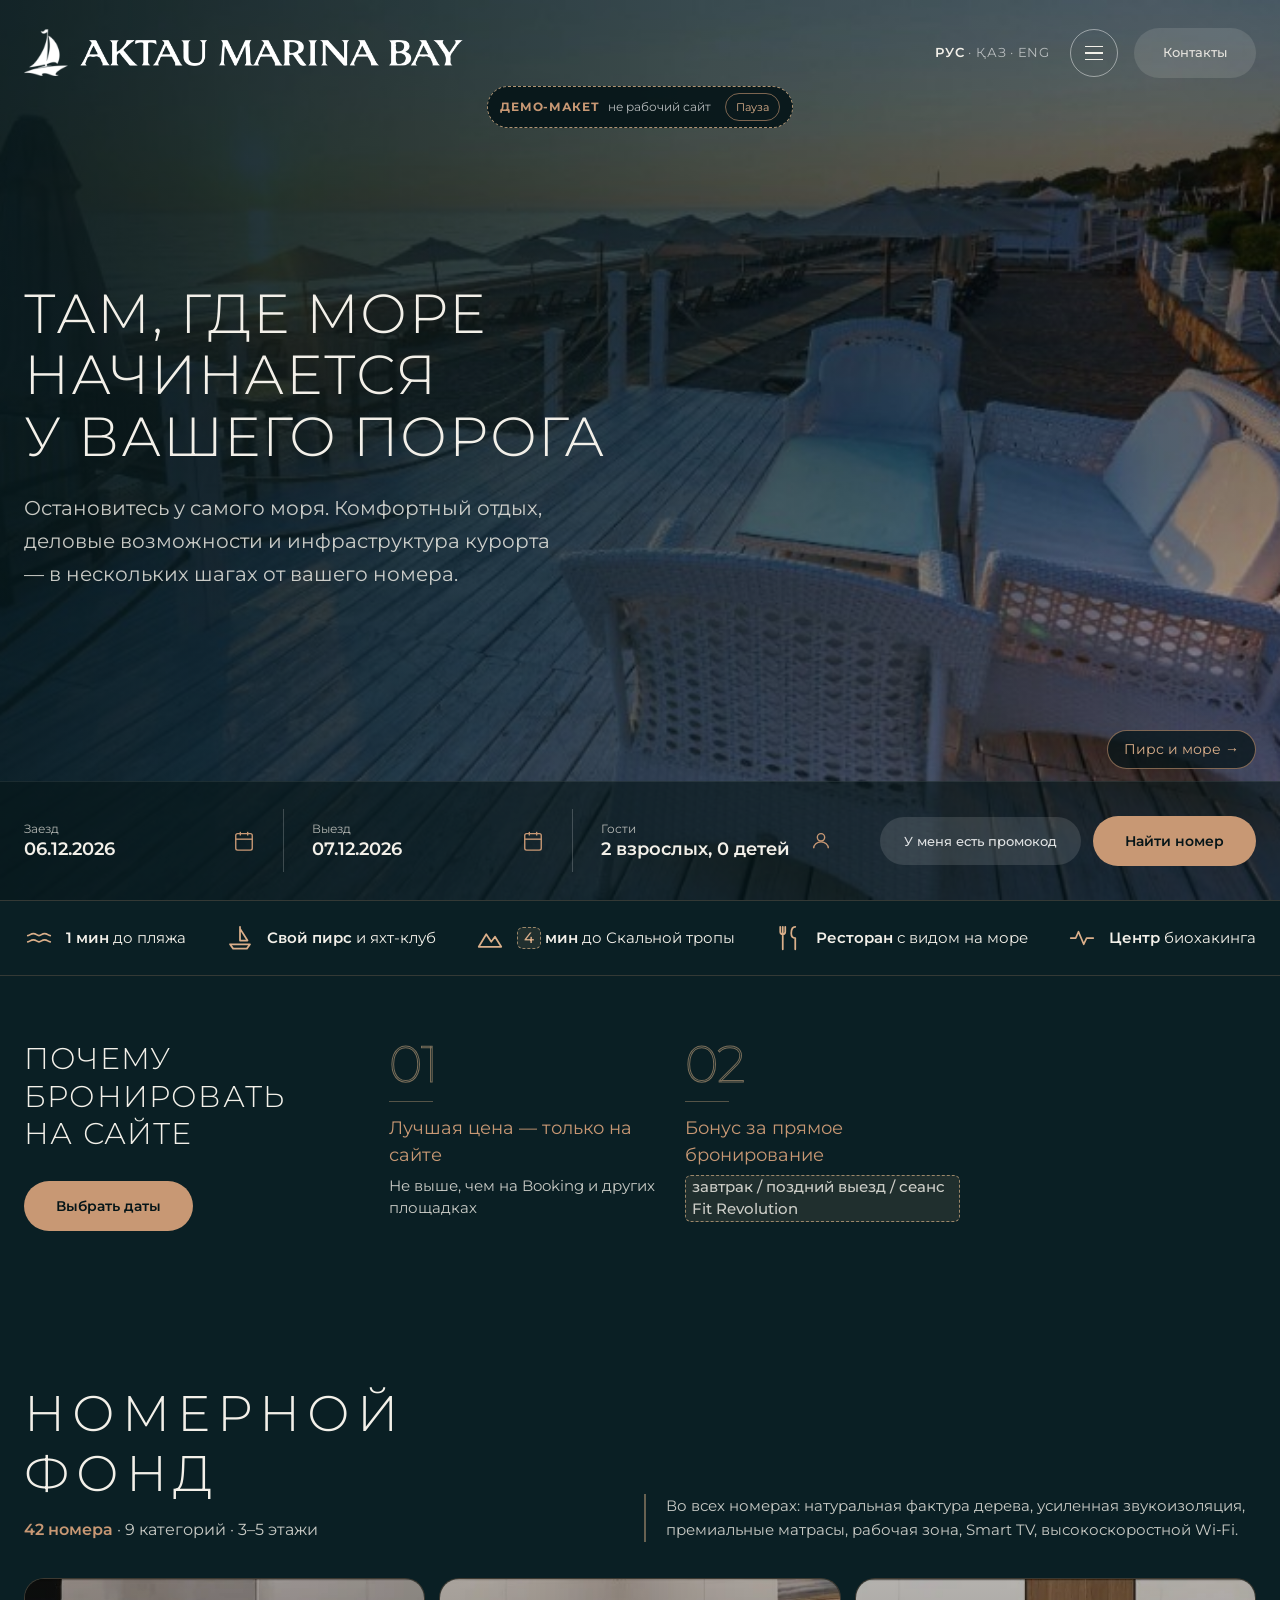
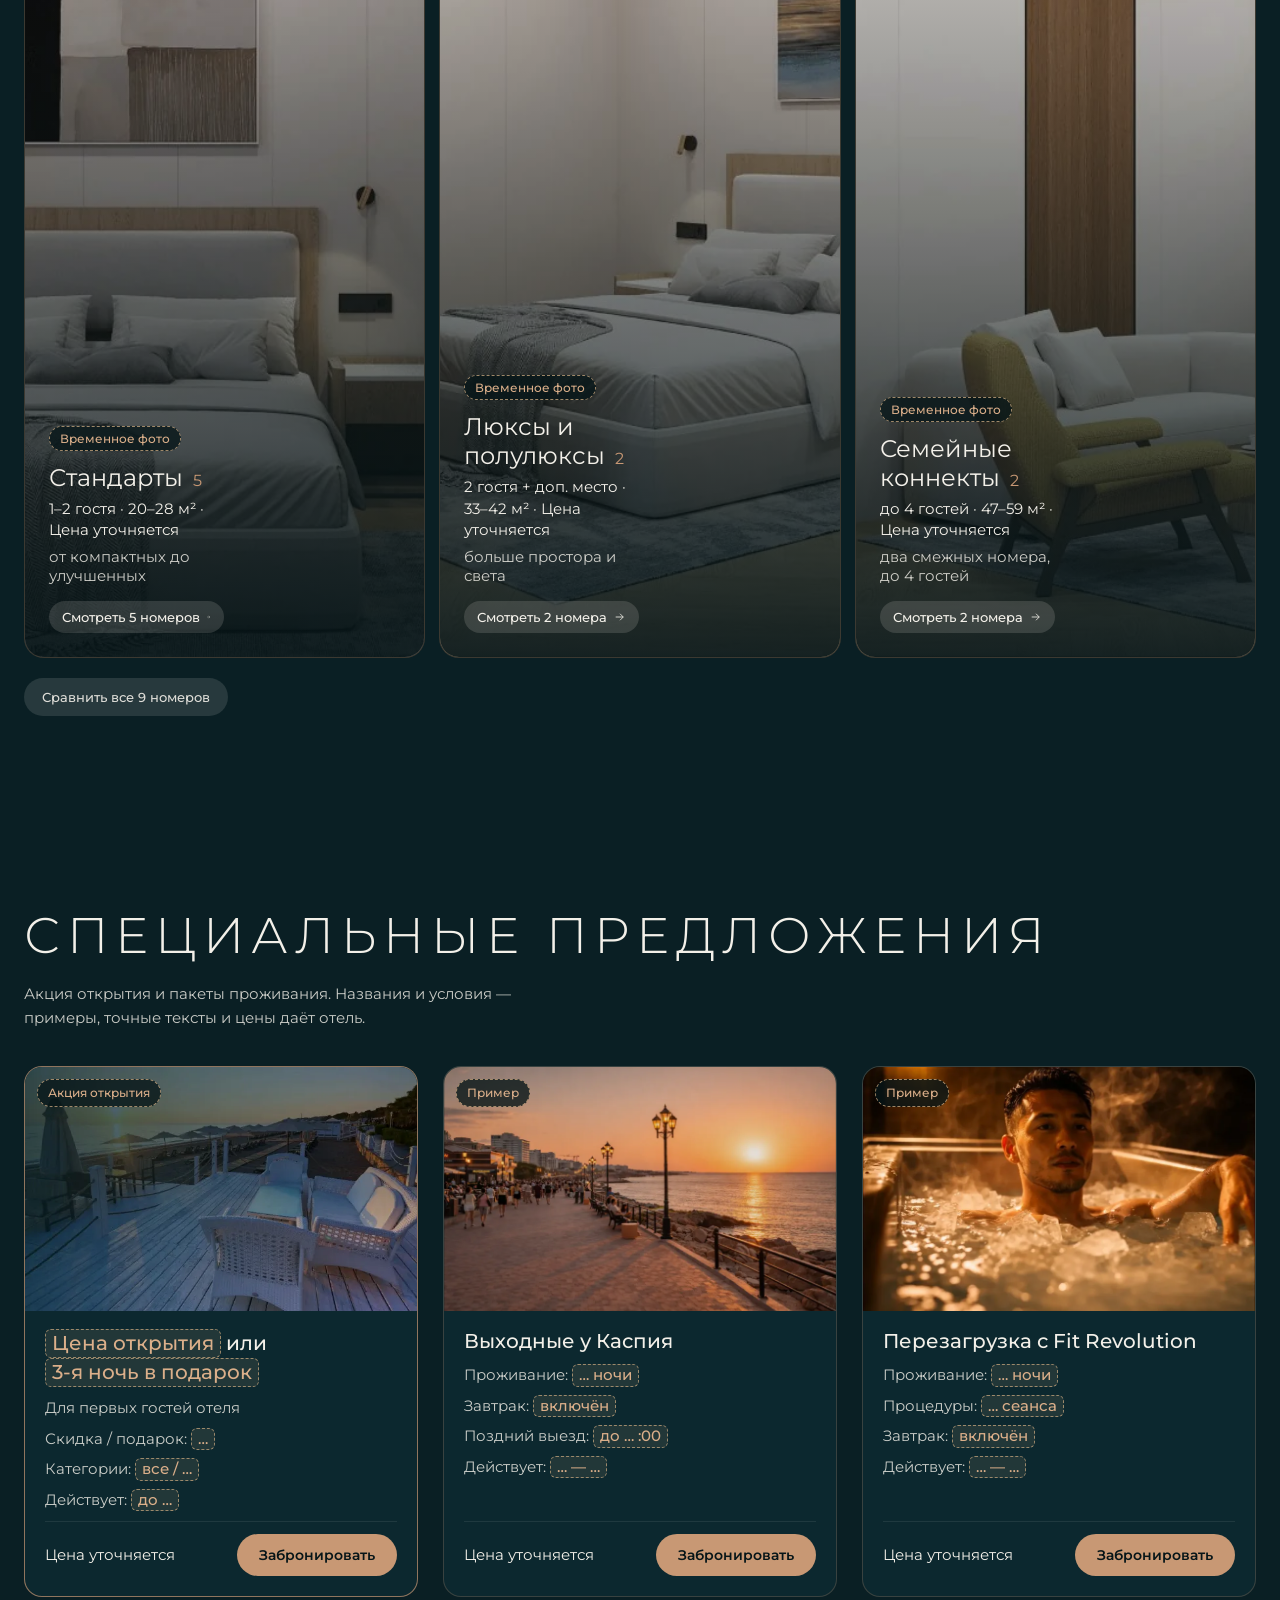
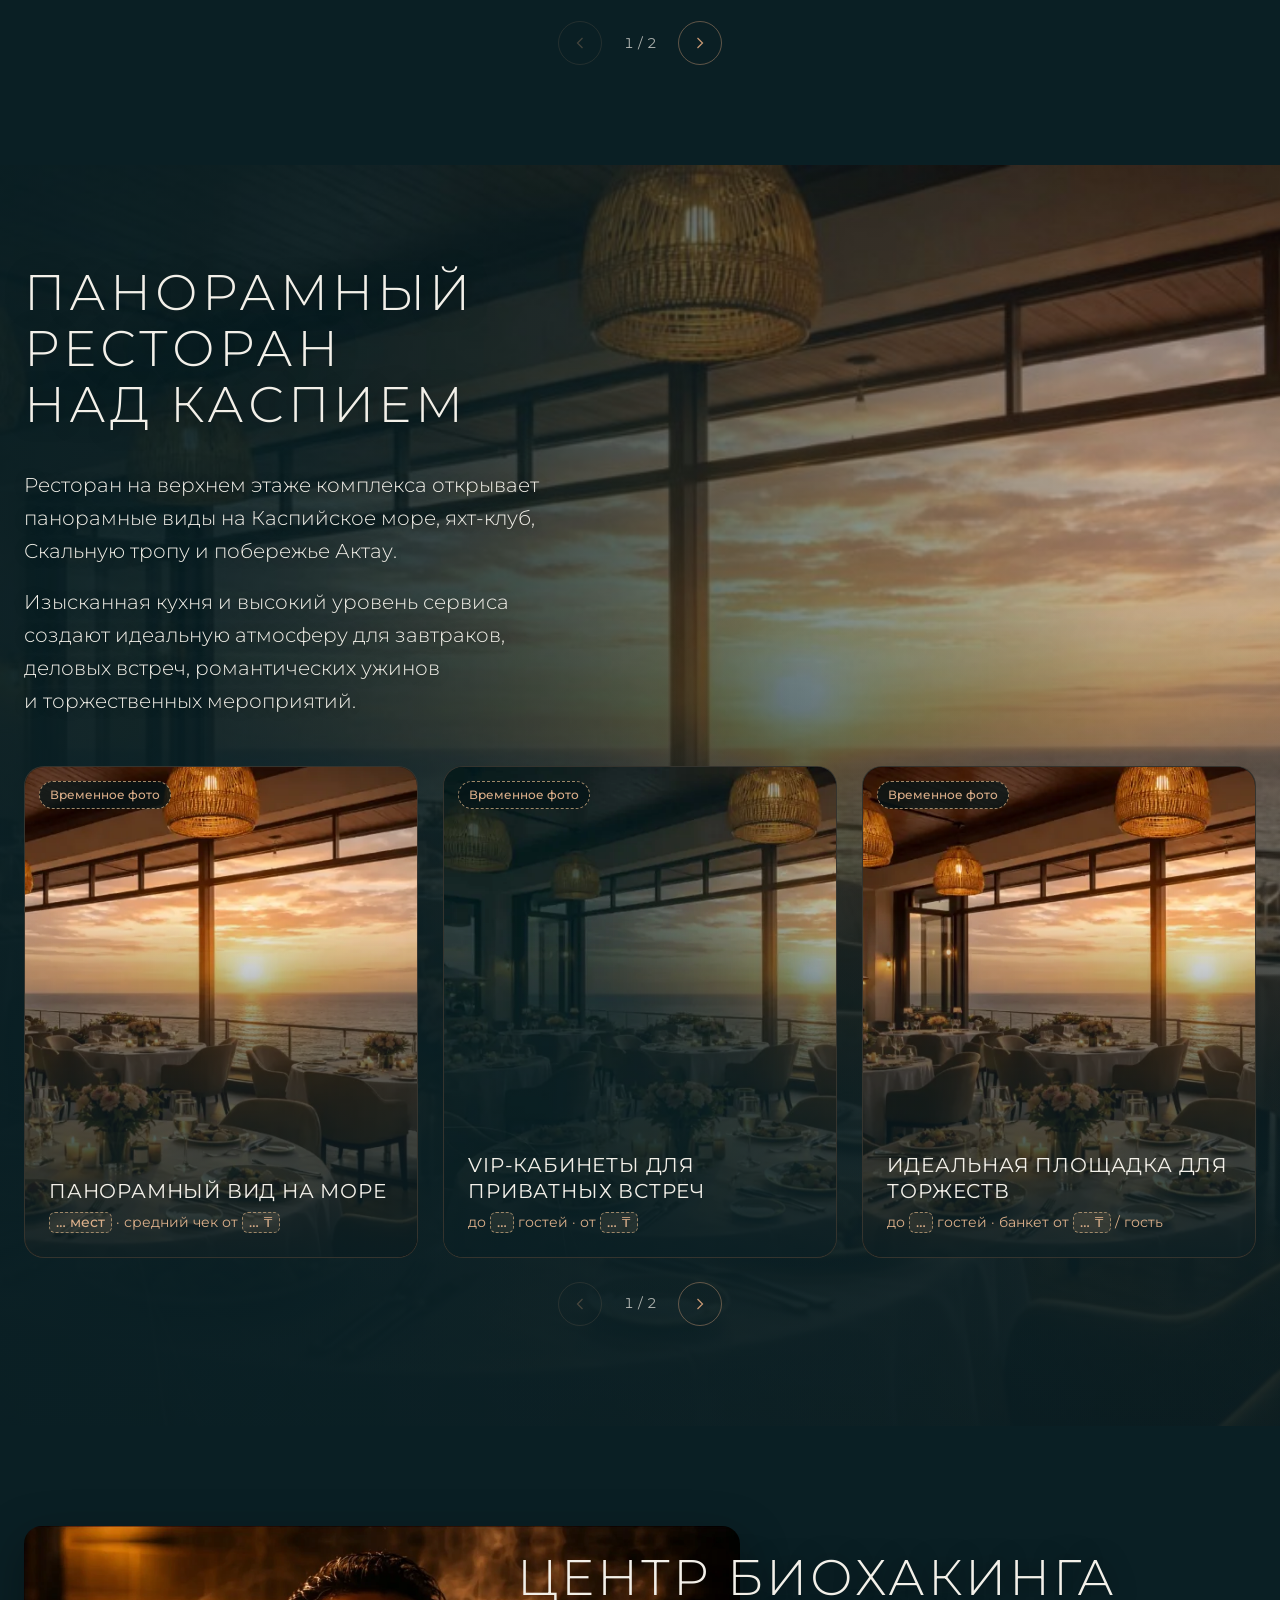
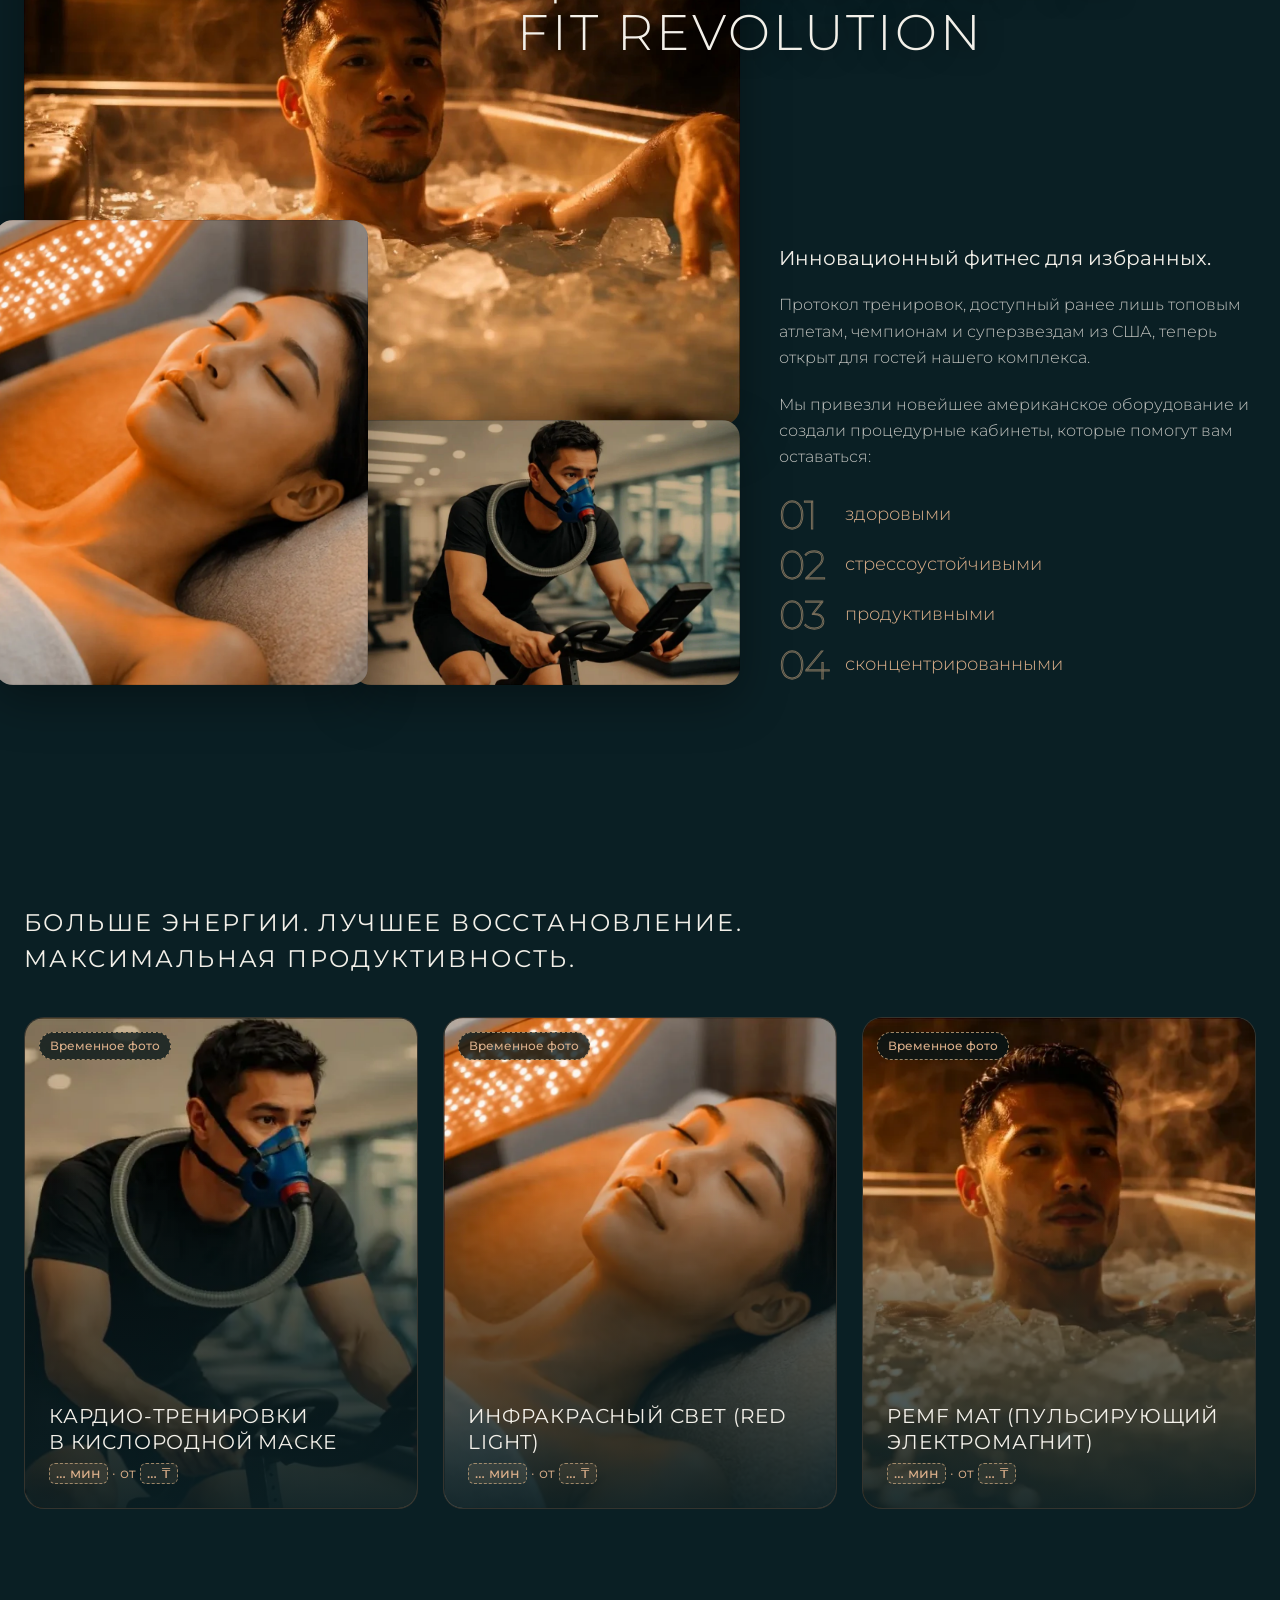
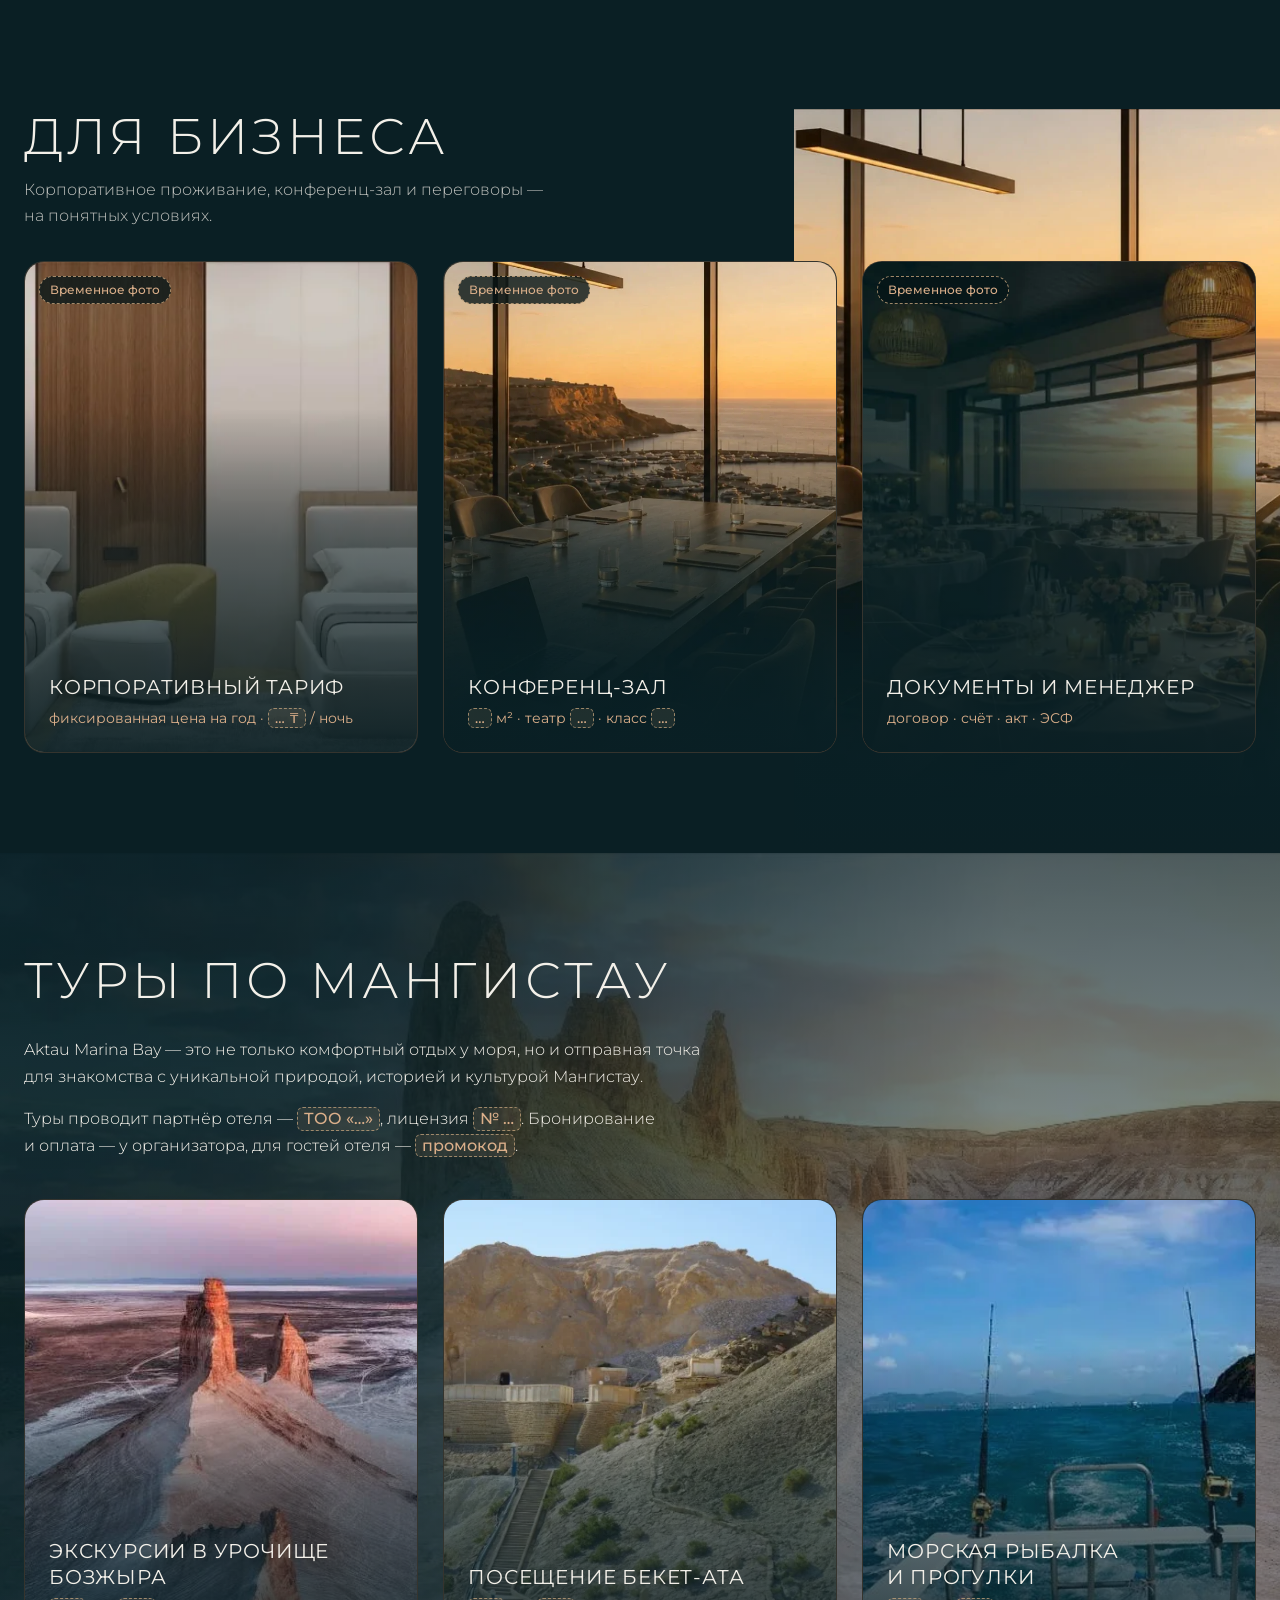
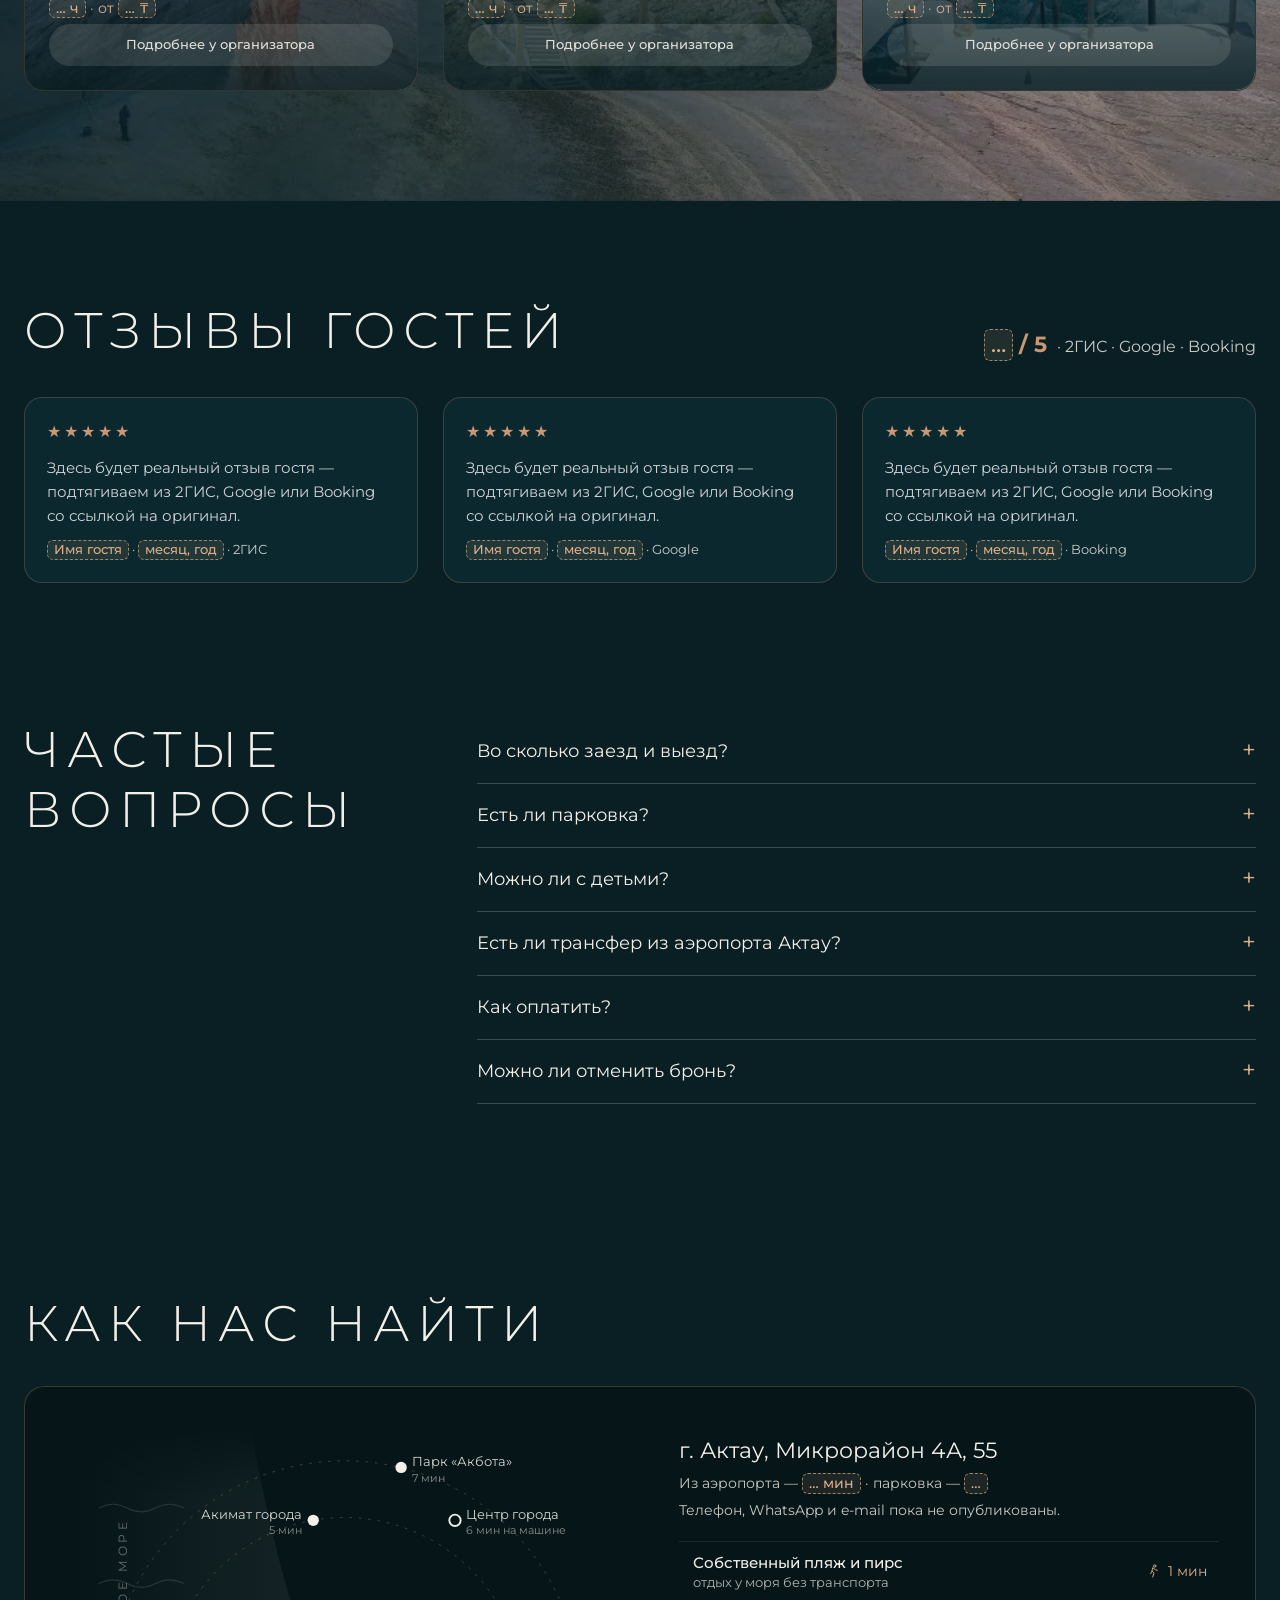
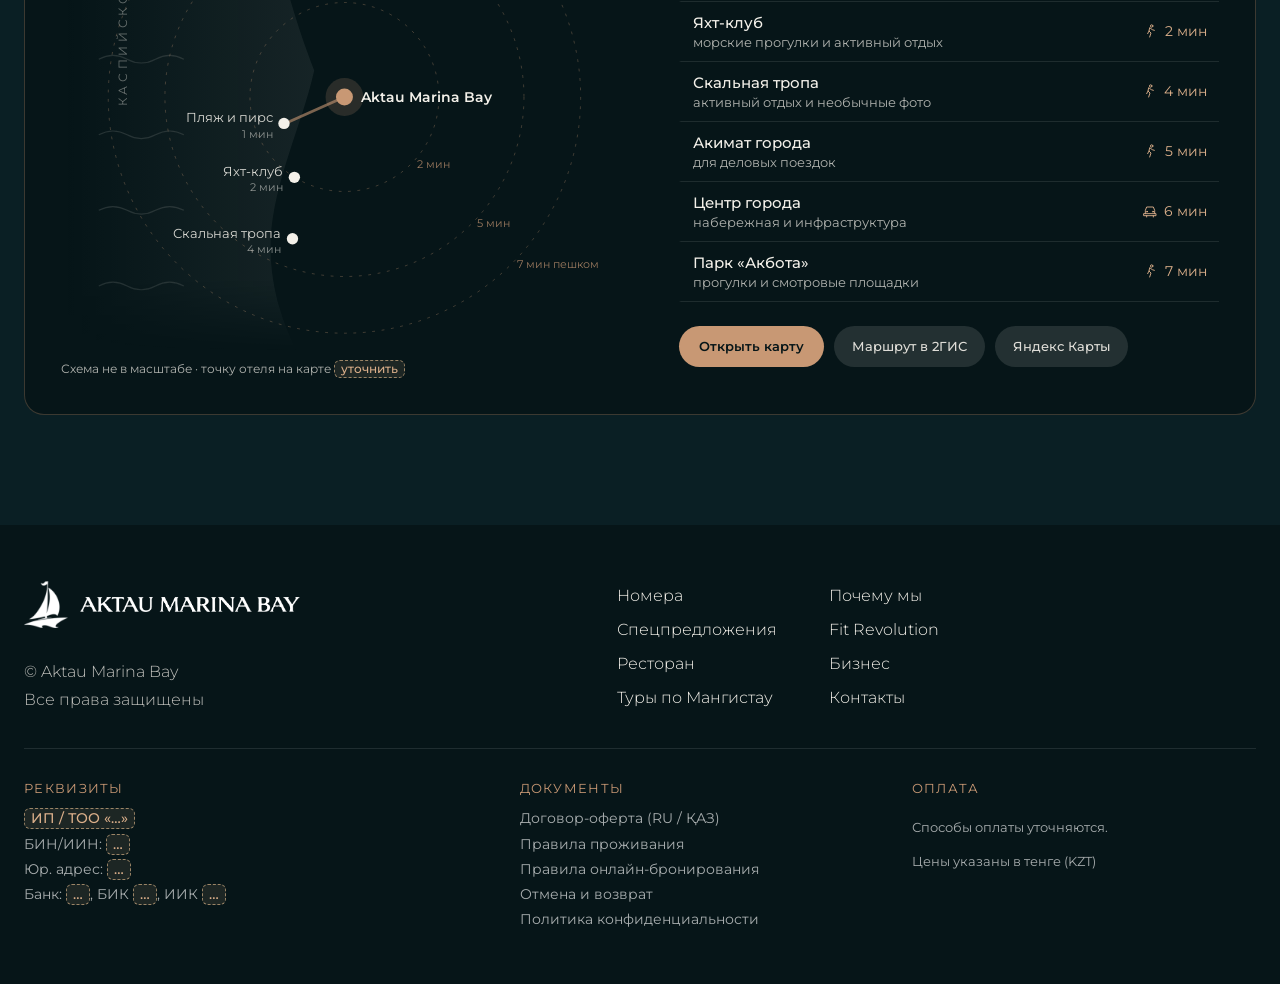
==== commit bf390153: "Исправить гостевой сценарий и карусель макета v3" ====
--- a/v3/index.html
+++ b/v3/index.html
@@ -57,7 +57,6 @@
 
   <link rel="preload" href="fonts/montserrat-300-cyrillic.woff2" as="font" type="font/woff2" crossorigin>
   <link rel="preload" href="fonts/montserrat-400-cyrillic.woff2" as="font" type="font/woff2" crossorigin>
-  <link rel="preload" href="fonts/montserrat-600-cyrillic.woff2" as="font" type="font/woff2" crossorigin>
   <link rel="stylesheet" href="css/fonts.css">
   <link rel="stylesheet" href="css/styles.css">
   <link rel="stylesheet" href="css/mockup.css">
@@ -66,14 +65,7 @@
 </head>
 <body>
   <p class="noscript-note" hidden>Для просмотра номеров, цен и спецпредложений включите JavaScript в браузере.</p>
-  <a class="skip-link" href="#direct">Перейти к содержанию</a>
-
-  <!-- ===== МАКЕТ: пометка «демо» (видна на любом экране) ===== -->
-  <div class="demo-badge" role="note">
-    <b>Демо-макет</b>
-    <span>не рабочий сайт</span>
-    <button type="button" class="demo-badge__toggle" id="slides-toggle" aria-pressed="false">Слайд-шоу: выкл</button>
-  </div>
+  <a class="skip-link" href="#main-content">Перейти к содержанию</a>
 
   <!-- ===== МАКЕТ: закреплённая шапка (появляется после первого экрана) ===== -->
   <div class="stickybar" id="stickybar" aria-hidden="true">
@@ -93,11 +85,11 @@
       </nav>
       <div class="stickybar__actions">
         <span class="lang-switch" title="Казахская и английская версии — в работе"><b>РУС</b> · ҚАЗ · ENG</span>
-        <a href="#" data-wa class="stickybar__wa" aria-label="WhatsApp">
+        <a href="#" data-wa class="stickybar__wa" aria-label="WhatsApp" hidden>
           <svg width="18" height="18" viewBox="0 0 24 24" fill="currentColor" aria-hidden="true"><path d="M12.05 0C5.5 0 .16 5.34.16 11.89c0 2.1.55 4.14 1.59 5.95L.06 24l6.3-1.65a11.88 11.88 0 005.69 1.45h.01c6.55 0 11.89-5.34 11.89-11.89A11.82 11.82 0 0012.05 0zm0 21.78a9.87 9.87 0 01-5.03-1.38l-.36-.21-3.74.98 1-3.65-.24-.37a9.86 9.86 0 01-1.51-5.26c0-5.45 4.44-9.88 9.89-9.88a9.88 9.88 0 019.88 9.89c0 5.45-4.43 9.88-9.89 9.88z"/></svg>
         </a>
         <a href="#hero" class="btn-primary btn-primary--sm stickybar__book" data-open-dates>Забронировать</a>
-        <button class="stickybar__menu" type="button" aria-label="Открыть меню" data-open-menu>
+        <button class="stickybar__menu" type="button" aria-label="Открыть меню" aria-expanded="false" aria-controls="site-menu" data-open-menu>
           <span></span><span></span><span></span>
         </button>
       </div>
@@ -105,20 +97,20 @@
   </div>
 
   <!-- ===== BLOCK 1: Hero ===== -->
+  <main id="main-content" tabindex="-1">
   <section class="hero" id="hero">
     <!-- Вариант со слайд-шоу (п. 2 директора, на рассмотрении): включается кнопкой в плашке «Демо» -->
     <div class="hero-slides" aria-hidden="true">
-      <div class="hero-slides__slide is-active" data-caption="Пирс и море" data-target="#perks" style="background-image:url('images/main.png')"></div>
-      <div class="hero-slides__slide" data-caption="Номера" data-target="#rooms" style="background-image:url('images/rooms/5.webp')"></div>
-      <div class="hero-slides__slide" data-caption="Панорамный ресторан" data-target="#restaurant" style="background-image:url('images/why-2.webp')"></div>
-      <div class="hero-slides__slide" data-caption="Для бизнеса" data-target="#business" style="background-image:url('images/biz-bg.webp')"></div>
-      <div class="hero-slides__slide" data-caption="Fit Revolution" data-target="#biohacking" style="background-image:url('images/bio-1.webp')"></div>
-    </div>
-    <a class="hero-slides__caption" href="#perks" id="slides-caption" hidden>Пирс и море →</a>
+      <div class="hero-slides__slide is-active" data-caption="Пирс и море" data-target="#perks" data-image="images/main.png"></div>
+      <div class="hero-slides__slide" data-caption="Номера" data-target="#rooms" data-image="images/rooms/5.webp"></div>
+      <div class="hero-slides__slide" data-caption="Панорамный ресторан" data-target="#restaurant" data-image="images/why-2.webp"></div>
+      <div class="hero-slides__slide" data-caption="Для бизнеса" data-target="#business" data-image="images/biz-bg.webp"></div>
+      <div class="hero-slides__slide" data-caption="Fit Revolution" data-target="#biohacking" data-image="images/bio-1.webp"></div>
+    </div>
 
     <div class="hero__inner">
       <header class="header">
-        <div class="container header__container reveal">
+        <div class="container header__container">
           <a href="#hero" class="logo">
             <img src="images/logo.png" alt="" class="logo__icon" width="44" height="44">
             <img src="images/logo2.png" alt="Aktau Marina Bay" class="logo__wordmark" width="180" height="28">
@@ -133,22 +125,27 @@
                 <span></span>
               </span>
             </button>
-            <a href="#" data-wa class="btn-outline">
-              Связаться в WhatsApp
-            </a>
+            <a href="#location" data-wa data-contact-fallback class="btn-outline">Контакты</a>
           </div>
         </div>
       </header>
+      <div class="demo-badge" role="note">
+        <b>Демо-макет</b>
+        <span>не рабочий сайт</span>
+        <button type="button" class="demo-badge__toggle" id="slides-toggle" hidden>Пауза</button>
+      </div>
 
       <div class="container hero__content">
         <div class="hero__text">
-          <h1 class="hero__title reveal">Там, где море начинается у&nbsp;вашего порога</h1>
-          <p class="hero__subtitle reveal">
+          <h1 class="hero__title">Там, где море начинается у&nbsp;вашего порога</h1>
+          <p class="hero__subtitle">
             Остановитесь у самого моря. Комфортный отдых, деловые возможности
             и инфраструктура курорта — в нескольких шагах от вашего номера.
           </p>
         </div>
       </div>
+
+      <a class="hero-slides__caption" href="#perks" id="slides-caption" hidden>Пирс и море →</a>
 
       <!-- Телефон: форма свёрнута в одну кнопку (п. 4 директора) -->
       <div class="container hero__dates">
@@ -159,83 +156,84 @@
       <div class="booking" id="booking-sheet">
         <span class="sheet-grip" aria-hidden="true"></span>
         <div class="booking__sheet-head">
-          <p class="booking__sheet-title">Даты и гости</p>
+          <p class="booking__sheet-title" id="booking-sheet-title">Даты и гости</p>
           <button class="booking__sheet-close" type="button" aria-label="Закрыть" data-close-dates>×</button>
         </div>
+        <p class="booking__selection" id="booking-selection" hidden></p>
         <div class="container booking__container">
-          <button class="booking__field reveal" type="button" data-booking-trigger="checkin">
-            <div class="booking__field-body">
+          <button class="booking__field" type="button" data-booking-trigger="checkin" aria-expanded="false">
+            <span class="booking__field-body">
               <span class="booking__label">Заезд</span>
               <span class="booking__value" id="checkin-display">10.06.2026</span>
-            </div>
+            </span>
             <svg class="booking__icon" width="22" height="22" viewBox="0 0 24 24" fill="none" stroke="currentColor" stroke-width="1.5" aria-hidden="true">
               <rect x="3" y="4" width="18" height="18" rx="2"/>
               <line x1="3" y1="10" x2="21" y2="10"/>
               <line x1="8" y1="2" x2="8" y2="6"/>
               <line x1="16" y1="2" x2="16" y2="6"/>
             </svg>
-            <input type="date" class="booking__input-hidden" id="checkin-input" value="2026-06-10" tabindex="-1" aria-hidden="true">
           </button>
-
-          <button class="booking__field reveal" type="button" data-booking-trigger="checkout">
-            <div class="booking__field-body">
+          <input type="date" class="booking__input-hidden" id="checkin-input" value="2026-06-10" tabindex="-1" aria-hidden="true">
+
+          <button class="booking__field" type="button" data-booking-trigger="checkout" aria-expanded="false">
+            <span class="booking__field-body">
               <span class="booking__label">Выезд</span>
               <span class="booking__value" id="checkout-display">11.06.2026</span>
-            </div>
+            </span>
             <svg class="booking__icon" width="22" height="22" viewBox="0 0 24 24" fill="none" stroke="currentColor" stroke-width="1.5" aria-hidden="true">
               <rect x="3" y="4" width="18" height="18" rx="2"/>
               <line x1="3" y1="10" x2="21" y2="10"/>
               <line x1="8" y1="2" x2="8" y2="6"/>
               <line x1="16" y1="2" x2="16" y2="6"/>
             </svg>
-            <input type="date" class="booking__input-hidden" id="checkout-input" value="2026-06-11" tabindex="-1" aria-hidden="true">
           </button>
-
-          <button class="booking__field reveal" type="button" data-booking-trigger="guests" aria-expanded="false" aria-controls="guests-dropdown">
-            <div class="booking__field-body">
+          <input type="date" class="booking__input-hidden" id="checkout-input" value="2026-06-11" tabindex="-1" aria-hidden="true">
+
+          <button class="booking__field" type="button" data-booking-trigger="guests" aria-expanded="false" aria-controls="guests-dropdown">
+            <span class="booking__field-body">
               <span class="booking__label">Гости</span>
               <span class="booking__value" id="guests-display">2 взрослых, 0 детей</span>
-            </div>
+            </span>
             <svg class="booking__icon" width="22" height="22" viewBox="0 0 24 24" fill="none" stroke="currentColor" stroke-width="1.5" aria-hidden="true">
               <circle cx="12" cy="8" r="4"/>
               <path d="M4 20c0-4 3.6-7 8-7s8 3 8 7"/>
             </svg>
           </button>
 
-          <div class="booking__actions reveal">
-            <button class="booking__promo-btn" type="button" id="promo-toggle">У меня есть промокод</button>
+          <div class="booking-dropdown" id="guests-dropdown" hidden>
+            <div class="booking-dropdown__row">
+              <span>Взрослые</span>
+              <div class="booking-dropdown__counter">
+                <button type="button" class="counter-btn" data-counter="adults" data-action="minus" aria-label="Меньше взрослых">−</button>
+                <span id="adults-count">2</span>
+                <button type="button" class="counter-btn" data-counter="adults" data-action="plus" aria-label="Больше взрослых">+</button>
+              </div>
+            </div>
+            <div class="booking-dropdown__row">
+              <span>Дети</span>
+              <div class="booking-dropdown__counter">
+                <button type="button" class="counter-btn" data-counter="children" data-action="minus" aria-label="Меньше детей">−</button>
+                <span id="children-count">0</span>
+                <button type="button" class="counter-btn" data-counter="children" data-action="plus" aria-label="Больше детей">+</button>
+              </div>
+            </div>
+            <button type="button" class="booking-dropdown__done" id="guests-done">Готово</button>
+          </div>
+          <div class="booking__actions">
+            <button class="booking__promo-btn" type="button" id="promo-toggle" aria-expanded="false" aria-controls="promo-dropdown">У меня есть промокод</button>
+            <div class="booking-dropdown booking-dropdown--promo" id="promo-dropdown" hidden>
+              <label class="booking-dropdown__promo-label" for="promo-input">Промокод</label>
+              <div class="booking-dropdown__promo-row">
+                <input type="text" id="promo-input" class="booking-dropdown__promo-input" autocapitalize="characters" spellcheck="false" placeholder="Введите код">
+                <button type="button" class="btn-primary btn-primary--sm" id="promo-apply">Применить</button>
+              </div>
+            </div>
             <button class="btn-primary" type="button" id="booking-search">Найти номер</button>
           </div>
         </div>
-
-        <!-- Dropdown: гости -->
-        <div class="booking-dropdown" id="guests-dropdown" hidden>
-          <div class="booking-dropdown__row">
-            <span>Взрослые</span>
-            <div class="booking-dropdown__counter">
-              <button type="button" class="counter-btn" data-counter="adults" data-action="minus" aria-label="Меньше взрослых">−</button>
-              <span id="adults-count">2</span>
-              <button type="button" class="counter-btn" data-counter="adults" data-action="plus" aria-label="Больше взрослых">+</button>
-            </div>
-          </div>
-          <div class="booking-dropdown__row">
-            <span>Дети</span>
-            <div class="booking-dropdown__counter">
-              <button type="button" class="counter-btn" data-counter="children" data-action="minus" aria-label="Меньше детей">−</button>
-              <span id="children-count">0</span>
-              <button type="button" class="counter-btn" data-counter="children" data-action="plus" aria-label="Больше детей">+</button>
-            </div>
-          </div>
-          <button type="button" class="booking-dropdown__done" id="guests-done">Готово</button>
-        </div>
-
-        <!-- Dropdown: промокод -->
-        <div class="booking-dropdown booking-dropdown--promo" id="promo-dropdown" hidden>
-          <label class="booking-dropdown__promo-label" for="promo-input">Промокод</label>
-          <div class="booking-dropdown__promo-row">
-            <input type="text" id="promo-input" class="booking-dropdown__promo-input" placeholder="Введите код">
-            <button type="button" class="btn-primary btn-primary--sm" id="promo-apply">Применить</button>
-          </div>
+        <div class="booking__feedback">
+          <p id="booking-status" role="status" aria-atomic="true"></p>
+          <a href="#location" data-booking-contacts hidden>Контакты и адрес отеля</a>
         </div>
       </div>
     </div>
@@ -259,7 +257,7 @@
       <ul class="direct__list">
         <li><b>Лучшая цена — только на сайте</b><span>Не выше, чем на Booking и других площадках</span></li>
         <li><b>Бонус за прямое бронирование</b><span><span class="ph">завтрак / поздний выезд / сеанс Fit Revolution</span></span></li>
-        <li><b>Прямая связь с отелем</b><span>Вопросы и пожелания — в WhatsApp, без посредников</span></li>
+        <li data-needs-whatsapp hidden><b>Прямая связь с отелем</b><span>Вопросы и пожелания — в WhatsApp, без посредников</span></li>
       </ul>
       <button class="btn-primary direct__btn" type="button" data-open-dates>Выбрать даты</button>
     </div>
@@ -271,13 +269,15 @@
       <header class="rooms3__header">
         <div>
           <h2 class="section-h">Номерной фонд</h2>
-          <p class="rooms2__stats"><b>42 номера</b> · 9 категорий · 3–5 этажи</p>
+          <p class="rooms2__stats"><b>42 номера</b><span id="rooms-category-count"></span> · 3–5 этажи</p>
         </div>
         <p class="rooms2__standard">Во всех номерах: натуральная фактура дерева, усиленная звукоизоляция, премиальные матрасы, рабочая зона, Smart TV, высокоскоростной Wi‑Fi.</p>
       </header>
+      <p id="rooms-status" role="status">Загружаем категории номеров…</p>
+      <button class="btn-glass btn-glass--sm" id="rooms-retry" type="button" hidden>Загрузить снова</button>
       <div class="room-tabs"><!-- заполняется из content/ (js/content.js) --></div>
-      <div class="rooms-compare-bar">
-        <button class="btn-glass btn-glass--sm rooms-compare__toggle" type="button" aria-expanded="false" aria-controls="rooms-compare">Сравнить все 9&nbsp;номеров</button>
+      <div class="rooms-compare-bar" hidden>
+        <button class="btn-glass btn-glass--sm rooms-compare__toggle" type="button" aria-expanded="false" aria-controls="rooms-compare">Сравнить категории</button>
       </div>
       <div class="rooms-compare" id="rooms-compare" inert>
         <div class="rooms-compare__inner">
@@ -311,7 +311,7 @@
           <h2 class="restaurant__heading">Панорамный ресторан<br>над Каспием</h2>
           <p class="restaurant__intro">Ресторан на&nbsp;верхнем этаже комплекса открывает панорамные виды на&nbsp;Каспийское море, яхт-клуб, Скальную тропу и&nbsp;побережье Актау.</p>
           <p class="restaurant__intro">Изысканная кухня и&nbsp;высокий уровень сервиса создают идеальную атмосферу для завтраков, деловых встреч, романтических ужинов и&nbsp;торжественных мероприятий.</p>
-          <p class="cta-row"><a class="btn-primary" href="#" data-wa data-wa-text="Здравствуйте! Хочу забронировать стол в ресторане Aktau Marina Bay.">Забронировать стол</a><span class="cta-note">ответим в WhatsApp · гостям города тоже</span></p>
+          <p class="cta-row" hidden><a class="btn-primary" href="#" data-wa data-wa-text="Здравствуйте! Хочу забронировать стол в ресторане Aktau Marina Bay." hidden>Забронировать стол</a><span class="cta-note">ответим в WhatsApp · гостям города тоже</span></p>
       </div>
     </div>
     <div class="container">
@@ -368,7 +368,7 @@
           <svg width="20" height="20" viewBox="0 0 24 24" fill="none" stroke="currentColor" stroke-width="1.5" aria-hidden="true"><path d="M9 6l6 6-6 6"/></svg>
         </button>
       </div>
-      <p class="cta-row cta-row--center"><a class="btn-primary" href="#" data-wa data-wa-text="Здравствуйте! Хочу записаться на процедуру в Fit Revolution.">Записаться на процедуру</a><span class="cta-note">в WhatsApp · для гостей отеля и города</span></p>
+      <p class="cta-row cta-row--center" hidden><a class="btn-primary" href="#" data-wa data-wa-text="Здравствуйте! Хочу записаться на процедуру в Fit Revolution." hidden>Записаться на процедуру</a><span class="cta-note">в WhatsApp · для гостей отеля и города</span></p>
     </div>
   </section>
 
@@ -382,7 +382,7 @@
 
       <div class="icards" id="business-cards"><!-- заполняется из content/ (js/content.js) --></div>
 
-      <p class="cta-row"><a class="btn-primary" href="#" data-wa data-wa-text="Здравствуйте! Хотим получить корпоративный тариф Aktau Marina Bay. Компания: ">Получить корпоративный тариф</a><span class="cta-note">ответ менеджера в WhatsApp</span></p>
+      <p class="cta-row" hidden><a class="btn-primary" href="#" data-wa data-wa-text="Здравствуйте! Хотим получить корпоративный тариф Aktau Marina Bay. Компания: " hidden>Получить корпоративный тариф</a><span class="cta-note">ответ менеджера в WhatsApp</span></p>
     </div>
   </section>
 
@@ -436,7 +436,7 @@
   <!-- ===== МАКЕТ v4: Как нас найти — схема района, по кнопке раскрывается карта ===== -->
   <section class="location location2" id="location">
     <div class="container">
-      <h2 class="section-h location__h">Как нас найти</h2>
+      <h2 class="section-h location__h" tabindex="-1">Как нас найти</h2>
       <div class="findus" data-hotel-lon="51.1738" data-hotel-lat="43.6312">
         <div class="findus__top">
           <figure class="findus__scheme">
@@ -445,7 +445,13 @@
           </figure>
           <div class="findus__info">
             <p class="findus__addr" data-content="address"></p>
-            <p class="findus__note">Из аэропорта&nbsp;— <span data-content="airport"></span> · парковка&nbsp;— <span data-content="parking"></span> · <a href="#" data-tel>телефон <span class="ph">уточняется</span></a></p>
+            <p class="findus__note">Из аэропорта&nbsp;— <span data-content="airport"></span> · парковка&nbsp;— <span data-content="parking"></span></p>
+            <p class="findus__note" id="contact-status">Телефон, WhatsApp и e-mail пока не опубликованы.</p>
+            <div class="findus__contacts">
+              <a href="#" data-tel hidden>Телефон</a>
+              <a href="#" data-wa hidden>WhatsApp</a>
+              <a href="#" data-email hidden>Написать на e-mail</a>
+            </div>
             <ul class="findus__list">
             <li><button class="findus__place" type="button" data-place="beach" data-lon="51.1743" data-lat="43.6305" aria-pressed="false">
               <span class="findus__place-main"><span class="findus__place-title">Собственный пляж и&nbsp;пирс</span><span class="findus__place-text">отдых у&nbsp;моря без транспорта</span></span>
@@ -488,6 +494,8 @@
     </div>
   </section>
 
+  </main>
+
   <!-- ===== Footer ===== -->
   <footer class="site-footer">
     <div class="container site-footer__inner">
@@ -510,11 +518,11 @@
       </nav>
 
       <div class="site-footer__contact">
-        <a href="#" data-wa class="btn-outline site-footer__whatsapp">
+        <a href="#" data-wa class="btn-outline site-footer__whatsapp" hidden>
           Связаться в WhatsApp
         </a>
         <div class="site-footer__socials">
-          <a href="#" data-wa class="site-footer__social" aria-label="WhatsApp">
+          <a href="#" data-wa class="site-footer__social" aria-label="WhatsApp" hidden>
             <svg width="22" height="22" viewBox="0 0 24 24" fill="currentColor" aria-hidden="true"><path d="M17.472 14.382c-.297-.149-1.758-.867-2.03-.967-.273-.099-.471-.148-.67.15-.197.297-.767.966-.94 1.164-.173.199-.347.223-.644.075-.297-.15-1.255-.463-2.39-1.475-.883-.788-1.48-1.761-1.653-2.059-.173-.297-.018-.458.13-.606.134-.133.298-.347.446-.52.149-.174.198-.298.298-.497.099-.198.05-.371-.025-.52-.075-.149-.669-1.612-.916-2.207-.242-.579-.487-.5-.669-.51-.173-.008-.371-.01-.57-.01-.198 0-.52.074-.792.372-.272.297-1.04 1.016-1.04 2.479 0 1.462 1.065 2.875 1.213 3.074.149.198 2.096 3.2 5.077 4.487.709.306 1.262.489 1.694.625.712.227 1.36.195 1.871.118.571-.085 1.758-.719 2.006-1.413.248-.694.248-1.289.173-1.413-.074-.124-.272-.198-.57-.347m-5.421 7.403h-.004a9.87 9.87 0 01-5.031-1.378l-.361-.214-3.741.982.998-3.648-.235-.374a9.86 9.86 0 01-1.51-5.26c.001-5.45 4.436-9.884 9.888-9.884 2.64 0 5.122 1.03 6.988 2.898a9.825 9.825 0 012.893 6.994c-.003 5.45-4.435 9.884-9.885 9.884m8.413-18.297A11.815 11.815 0 0012.05 0C5.495 0 .16 5.335.157 11.892c0 2.096.547 4.142 1.588 5.945L.057 24l6.305-1.654a11.882 11.882 0 005.683 1.448h.005c6.554 0 11.89-5.335 11.893-11.893a11.821 11.821 0 00-3.48-8.413z"/></svg>
           </a>
           <a href="#" data-social="telegram" hidden class="site-footer__social" target="_blank" rel="noopener" aria-label="Telegram">
@@ -545,17 +553,17 @@
         <div class="footer-req__list" data-content="documents"></div>
       </div>
       <div class="footer-req__col">
-        <p class="footer-req__h">Принимаем к оплате</p>
-        <div class="pay-chips"><span>VISA</span><span>Mastercard</span><span>МИР</span></div>
+        <p class="footer-req__h">Оплата</p>
+        <p class="footer-req__note">Способы оплаты уточняются.</p>
         <p class="footer-req__note">Цены указаны в тенге (KZT)</p>
       </div>
     </div>
   </footer>
 
   <!-- ===== МАКЕТ v2: нижняя панель на телефоне (п. 3 директора) ===== -->
-  <nav class="mobile-bar" aria-label="Быстрые действия">
+  <nav class="mobile-bar" aria-label="Быстрые действия" inert>
     <button class="mobile-bar__book" type="button" data-open-dates>Забронировать</button>
-    <a class="btn-glass mobile-bar__wa" href="#" data-wa data-wa-text="Здравствуйте! Вопрос по проживанию в Aktau Marina Bay.">WhatsApp</a>
+    <a class="btn-glass mobile-bar__wa" href="#location" data-wa data-contact-fallback data-wa-text="Здравствуйте! Вопрос по проживанию в Aktau Marina Bay.">Контакты</a>
   </nav>
   <div class="sheet-overlay" id="sheet-overlay" hidden data-close-dates></div>
 
@@ -567,7 +575,7 @@
     </button>
     <div class="room-dialog__media">
       <img class="room-dialog__img" alt="">
-      <span class="rc__badge">Временное фото</span>
+      <span class="rc__badge" hidden>Временное фото</span>
     </div>
     <div class="room-dialog__body">
       <p class="rc__en room-dialog__en"></p>
@@ -584,26 +592,18 @@
         <li>Натуральная фактура дерева</li>
       </ul>
       <div class="room-dialog__foot">
-        <p class="rc__price">от <span class="ph">… ₸</span> / ночь</p>
+        <p class="rc__price"></p>
         <div class="room-dialog__actions">
-          <a class="btn-glass btn-glass--sm room-dialog__ask" href="#" data-wa>Задать вопрос</a>
+          <a class="btn-glass btn-glass--sm room-dialog__ask" href="#" data-wa hidden>Задать вопрос</a>
           <button class="rc__btn room-dialog__book" type="button">Выбрать</button>
         </div>
       </div>
     </div>
   </dialog>
-
-  <!-- Lightbox -->
-  <div class="lightbox" id="lightbox" hidden role="dialog" aria-modal="true" aria-label="Просмотр фото">
-    <button class="lightbox__close" type="button" aria-label="Закрыть">
-      <svg width="24" height="24" viewBox="0 0 24 24" fill="none" stroke="currentColor" stroke-width="1.5" aria-hidden="true"><line x1="18" y1="6" x2="6" y2="18"/><line x1="6" y1="6" x2="18" y2="18"/></svg>
-    </button>
-    <img class="lightbox__img" id="lightbox-img" alt="">
-  </div>
 
   <!-- Выпадающее меню -->
   <div class="menu-overlay" id="menu-overlay" hidden></div>
-  <nav class="site-menu" id="site-menu" aria-label="Главное меню" hidden>
+  <nav class="site-menu" id="site-menu" aria-label="Главное меню" hidden inert>
     <button class="site-menu__close" type="button" aria-label="Закрыть меню">
       <svg width="18" height="18" viewBox="0 0 24 24" fill="none" stroke="currentColor" stroke-width="1.5" aria-hidden="true">
         <line x1="18" y1="6" x2="6" y2="18"/>
@@ -630,7 +630,7 @@
     <a href="#" class="site-menu__phone" data-tel>Телефон <span class="ph">уточняется</span></a>
 
     <div class="site-menu__socials">
-      <a href="#" data-wa class="site-menu__social" aria-label="WhatsApp">
+      <a href="#" data-wa class="site-menu__social" aria-label="WhatsApp" hidden>
         <svg width="22" height="22" viewBox="0 0 24 24" fill="currentColor"><path d="M17.472 14.382c-.297-.149-1.758-.867-2.03-.967-.273-.099-.471-.148-.67.15-.197.297-.767.966-.94 1.164-.173.199-.347.223-.644.075-.297-.15-1.255-.463-2.39-1.475-.883-.788-1.48-1.761-1.653-2.059-.173-.297-.018-.458.13-.606.134-.133.298-.347.446-.52.149-.174.198-.298.298-.497.099-.198.05-.371-.025-.52-.075-.149-.669-1.612-.916-2.207-.242-.579-.487-.5-.669-.51-.173-.008-.371-.01-.57-.01-.198 0-.52.074-.792.372-.272.297-1.04 1.016-1.04 2.479 0 1.462 1.065 2.875 1.213 3.074.149.198 2.096 3.2 5.077 4.487.709.306 1.262.489 1.694.625.712.227 1.36.195 1.871.118.571-.085 1.758-.719 2.006-1.413.248-.694.248-1.289.173-1.413-.074-.124-.272-.198-.57-.347m-5.421 7.403h-.004a9.87 9.87 0 01-5.031-1.378l-.361-.214-3.741.982.998-3.648-.235-.374a9.86 9.86 0 01-1.51-5.26c.001-5.45 4.436-9.884 9.888-9.884 2.64 0 5.122 1.03 6.988 2.898a9.825 9.825 0 012.893 6.994c-.003 5.45-4.435 9.884-9.885 9.884m8.413-18.297A11.815 11.815 0 0012.05 0C5.495 0 .16 5.335.157 11.892c0 2.096.547 4.142 1.588 5.945L.057 24l6.305-1.654a11.882 11.882 0 005.683 1.448h.005c6.554 0 11.89-5.335 11.893-11.893a11.821 11.821 0 00-3.48-8.413z"/></svg>
       </a>
       <a href="#" data-social="telegram" hidden class="site-menu__social" target="_blank" rel="noopener" aria-label="Telegram">
@@ -645,11 +645,9 @@
     </div>
   </nav>
 
-  <!-- Toast для демо -->
-  <div class="toast" id="toast" role="status" aria-live="polite" hidden></div>
-
-  <script src="js/content.js"></script>
-  <script src="js/main.js"></script>
-  <script src="js/mockup.js"></script>
+  <script src="js/hotel-date.js" defer></script>
+  <script src="js/content.js" defer></script>
+  <script src="js/main.js" defer></script>
+  <script src="js/mockup.js" defer></script>
 </body>
 </html>
--- a/v3/css/styles.css
+++ b/v3/css/styles.css
@@ -373,6 +373,7 @@
 /* ===== Booking bar (inside hero) ===== */
 .booking {
   position: relative;
+  flex-direction: column;
   margin-top: auto;
   padding: clamp(20px, 2.5vw, 28px) var(--page-gutter);
   z-index: 1;
@@ -554,8 +555,8 @@
 }
 
 .counter-btn {
-  width: 36px;
-  height: 36px;
+  width: 44px;
+  height: 44px;
   border: 1px solid rgba(197, 164, 126, 0.4);
   border-radius: 50%;
   display: flex;
@@ -642,6 +643,10 @@
   transform: translateX(100%);
   transition: transform 0.35s cubic-bezier(0.4, 0, 0.2, 1);
   overflow-y: auto;
+}
+
+.site-menu[hidden] {
+  display: none;
 }
 
 .site-menu.is-open {
@@ -753,27 +758,6 @@
   border-color: var(--color-gold);
 }
 
-/* ===== Toast ===== */
-.toast {
-  position: fixed;
-  bottom: 32px;
-  left: 50%;
-  transform: translateX(-50%) translateY(20px);
-  padding: 14px 28px;
-  background: rgba(10, 31, 36, 0.95);
-  border: 1px solid rgba(197, 164, 126, 0.3);
-  border-radius: 999px;
-  font-size: 14px;
-  z-index: 200;
-  opacity: 0;
-  transition: opacity 0.3s, transform 0.3s;
-  pointer-events: none;
-}
-
-.toast.is-visible {
-  opacity: 1;
-  transform: translateX(-50%) translateY(0);
-}
 
 /* ===== Block 2: Why ===== */
 
@@ -1016,55 +1000,6 @@
 }
 
 /* Lightbox */
-.lightbox {
-  position: fixed;
-  inset: 0;
-  z-index: 200;
-  display: flex;
-  align-items: center;
-  justify-content: center;
-  padding: 24px;
-  background: rgba(6, 21, 24, 0.92);
-  backdrop-filter: blur(6px);
-}
-
-.lightbox[hidden] {
-  display: none;
-}
-
-.lightbox__img {
-  max-width: min(1200px, 100%);
-  max-height: calc(100vh - 80px);
-  width: auto;
-  height: auto;
-  object-fit: contain;
-  border-radius: 12px;
-}
-
-.lightbox__close {
-  position: absolute;
-  top: 24px;
-  right: 24px;
-  display: flex;
-  align-items: center;
-  justify-content: center;
-  width: 48px;
-  height: 48px;
-  border: 1px solid rgba(255, 255, 255, 0.35);
-  border-radius: 50%;
-  color: var(--color-white);
-  cursor: pointer;
-  transition: border-color 0.25s ease, color 0.25s ease;
-}
-
-.lightbox__close:hover {
-  border-color: var(--color-gold);
-  color: var(--color-gold);
-}
-
-body.lightbox-open {
-  overflow: hidden;
-}
 
 /* ===== Block 5: Biohacking ===== */
 .bio {
@@ -1850,6 +1785,7 @@
   }
 
   .logo__wordmark {
+    min-width: 0;
     max-width: 100%;
     object-fit: contain;
     object-position: left center;
--- a/v3/css/mockup.css
+++ b/v3/css/mockup.css
@@ -429,12 +429,13 @@
 
 /* ---------- Пометка «Демо-макет» ---------- */
 .demo-badge {
-  position: fixed;
-  left: 12px;
-  bottom: 12px;
-  z-index: 120;
-  display: flex;
+  align-self: center;
+  display: flex;
+  flex-wrap: wrap;
   align-items: baseline;
+  justify-content: center;
+  max-width: calc(100% - 24px);
+  margin: 8px 12px 0;
   gap: 8px;
   padding: 6px 12px;
   border: 1px dashed rgba(197, 164, 126, 0.9);
@@ -444,7 +445,6 @@
   line-height: 1.3;
   white-space: nowrap;
   color: rgba(255, 255, 255, 0.7);
-  pointer-events: none;
 }
 
 .demo-badge b {
@@ -491,8 +491,8 @@
 
 /* ---------- Плашка «Демо» + переключатель слайд-шоу ---------- */
 .demo-badge__toggle {
-  pointer-events: auto;
   margin-left: 6px;
+  min-height: 28px;
   padding: 2px 10px;
   border: 1px solid rgba(200, 152, 116, 0.6);
   border-radius: 999px;
@@ -501,7 +501,7 @@
   cursor: pointer;
 }
 
-.demo-badge__toggle[aria-pressed="true"] {
+.demo-badge__toggle:hover {
   background: var(--color-gold);
   color: var(--color-bg-dark);
 }
@@ -527,7 +527,7 @@
   background: var(--color-white);
 }
 
-/* ---------- Слайд-шоу на первом экране (вариант, п. 2) ---------- */
+/* ---------- Карусель на первом экране ---------- */
 .hero-slides {
   position: absolute;
   inset: 0;
@@ -546,7 +546,13 @@
   background-size: cover;
   background-position: center;
   opacity: 0;
-  transition: opacity 1.2s ease;
+  transition: opacity 0.9s ease;
+}
+
+@media (prefers-reduced-motion: reduce) {
+  .hero-slides__slide {
+    transition: none;
+  }
 }
 
 .hero-slides__slide.is-active {
@@ -561,10 +567,8 @@
 }
 
 .hero-slides__caption {
-  position: absolute;
-  z-index: 2;
-  right: max(24px, calc((100vw - var(--container-width)) / 2));
-  bottom: 150px;
+  align-self: flex-end;
+  margin: 0 max(var(--page-gutter), calc((100vw - var(--container-width)) / 2)) 12px;
   padding: 8px 16px;
   border-radius: 999px;
   background: rgba(6, 21, 24, 0.75);
@@ -573,6 +577,16 @@
   color: var(--color-gold-light);
 }
 
+@media (max-width: 600px) and (max-height: 650px) {
+  .hero__content {
+    padding-block: 32px 12px;
+  }
+
+  .hero-slides__caption {
+    margin-bottom: 8px;
+  }
+}
+
 /* ---------- Первый экран: «Выбрать даты» на телефоне (п. 4) ---------- */
 .hero__dates {
   display: none;
@@ -580,6 +594,41 @@
 
 .booking__sheet-head {
   display: none;
+}
+
+.booking__selection,
+.booking__feedback {
+  position: relative;
+  z-index: 1;
+  width: min(var(--container-width), 100%);
+  margin-inline: auto;
+  color: var(--color-white);
+  font-size: 15px;
+}
+
+.booking__selection {
+  margin-bottom: 12px;
+}
+
+.booking__feedback:has(p:not(:empty)) {
+  margin-top: 12px;
+}
+
+:is([data-wa], [data-tel], [data-email], [data-social], [data-booking-contacts], [data-needs-whatsapp], a[href="#offers"], .cta-row, .room-dialog__media .rc__badge, .rooms-compare-bar, #rooms-retry)[hidden] {
+  display: none !important;
+}
+
+.booking__feedback a,
+.findus__contacts a {
+  color: var(--color-gold-light);
+  text-decoration: underline;
+  text-underline-offset: 0.2em;
+}
+
+.findus__contacts {
+  display: flex;
+  flex-wrap: wrap;
+  gap: 8px 20px;
 }
 
 /* ---------- Полоса преимуществ (п. 5) ---------- */
@@ -923,10 +972,6 @@
     display: none;
   }
 
-  .demo-badge {
-    bottom: 76px;
-  }
-
   /* Форма бронирования → панель снизу по кнопке «Выбрать даты» */
   .hero__dates {
     display: block;
@@ -947,9 +992,12 @@
 
   .hero .booking.is-open {
     position: fixed;
-    inset: auto 0 0 0;
+    inset: auto 0 var(--booking-viewport-bottom, 0px) 0;
     z-index: 150;
     display: block;
+    max-height: var(--booking-viewport-height, 100dvh);
+    overflow-y: auto;
+    scroll-padding: 16px;
     padding: 16px 16px calc(20px + env(safe-area-inset-bottom));
     background: var(--color-bg);
     border-top: 1px solid rgba(200, 152, 116, 0.45);
@@ -981,15 +1029,38 @@
     cursor: pointer;
   }
 
-  .booking.is-open .reveal {
-    opacity: 1 !important;
-    transform: none !important;
-  }
-
-  .hero-slides__caption {
-    right: 16px;
-    bottom: 120px;
-  }
+  .booking.is-open .booking__container {
+    display: grid;
+    grid-template-columns: minmax(0, 1fr);
+  }
+
+  .booking.is-open .booking__actions {
+    display: contents;
+  }
+
+  .booking.is-open :is(#guests-dropdown, #promo-dropdown) {
+    position: static;
+    width: auto;
+    padding: 12px;
+  }
+
+  .booking.is-open .booking-dropdown__counter {
+    gap: 8px;
+  }
+
+  .booking.is-open .booking-dropdown__promo-input {
+    flex: 1;
+    min-width: 0;
+    width: auto;
+    font-size: 16px;
+  }
+
+  .booking.is-open #promo-apply {
+    flex: none;
+    width: auto;
+    padding-inline: 12px;
+  }
+
 
   .rooms3__header,
   .faq__inner {
@@ -1075,26 +1146,11 @@
     transform: translateY(0);
   }
 
-  .demo-badge {
-    top: 64px;
-    bottom: auto;
-    left: 50%;
-    transform: translateX(-50%);
-  }
-
   .demo-badge span {
     display: none;
   }
 }
 
-@media (max-width: 900px) {
-  .bar-on .demo-badge {
-    top: auto;
-    bottom: 74px;
-    left: 8px;
-    transform: none;
-  }
-}
 
 /* =========================================================
    МАКЕТ v3 — один стиль кнопок, номера во вкладышах, монолитный фон
@@ -2463,6 +2519,10 @@
 }
 
 /* ---------- Сравнение всех номеров ---------- */
+#rooms-retry {
+  margin-top: 12px;
+}
+
 .rooms-compare-bar {
   display: flex;
   margin-top: 20px;
@@ -2470,6 +2530,7 @@
 
 .rooms-compare {
   display: grid;
+  grid-template-columns: minmax(0, 1fr);
   grid-template-rows: 0fr;
   transition: grid-template-rows 0.6s cubic-bezier(0.4, 0, 0.2, 1);
 }
@@ -2479,8 +2540,14 @@
 }
 
 .rooms-compare__inner {
+  position: relative;
+  min-width: 0;
   min-height: 0;
   overflow: hidden;
+}
+
+.rooms-compare.is-open .rooms-compare__inner {
+  overflow-x: auto;
 }
 
 .rooms-compare__table {
@@ -2618,18 +2685,6 @@
 }
 
 /* ---------- Плашка «Демо» на телефоне: только на первом экране, дальше не закрывает контент ---------- */
-@media (max-width: 900px) {
-  .demo-badge {
-    transition: opacity 0.3s ease, visibility 0s linear 0s;
-  }
-
-  .bar-on .demo-badge {
-    opacity: 0;
-    visibility: hidden;
-    pointer-events: none;
-    transition: opacity 0.3s ease, visibility 0s linear 0.3s;
-  }
-}
 
 /* ---------- Клавиатура: заметная рамка фокуса и ссылка «Перейти к содержанию» ---------- */
 :where(a[href], button, input, select, textarea, summary, [tabindex]:not([tabindex="-1"])):focus-visible {
@@ -3420,10 +3475,10 @@
     position: fixed;
     top: auto;
     right: 0;
-    bottom: 0;
+    bottom: var(--booking-viewport-bottom, 0px);
     left: 0;
     z-index: 20;
-    max-height: 92dvh;
+    max-height: min(92dvh, var(--booking-viewport-height, 100dvh));
     overflow-y: auto;
     padding: 20px var(--page-gutter) calc(18px + env(safe-area-inset-bottom));
     border-bottom: none;
@@ -3440,15 +3495,6 @@
   -webkit-backdrop-filter: none;
 }
 
-@media (max-width: 900px) {
-  /* плашка «Демо» при прокрутке только гаснет на месте — без скачка вниз экрана */
-  .bar-on .demo-badge {
-    top: 64px;
-    bottom: auto;
-    left: 50%;
-    transform: translateX(-50%);
-  }
-}
 
 /* =========================================================
    МАКЕТ v10 — анимации в стиле туров: при наведении текст поднимается, описание выплывает снизу
